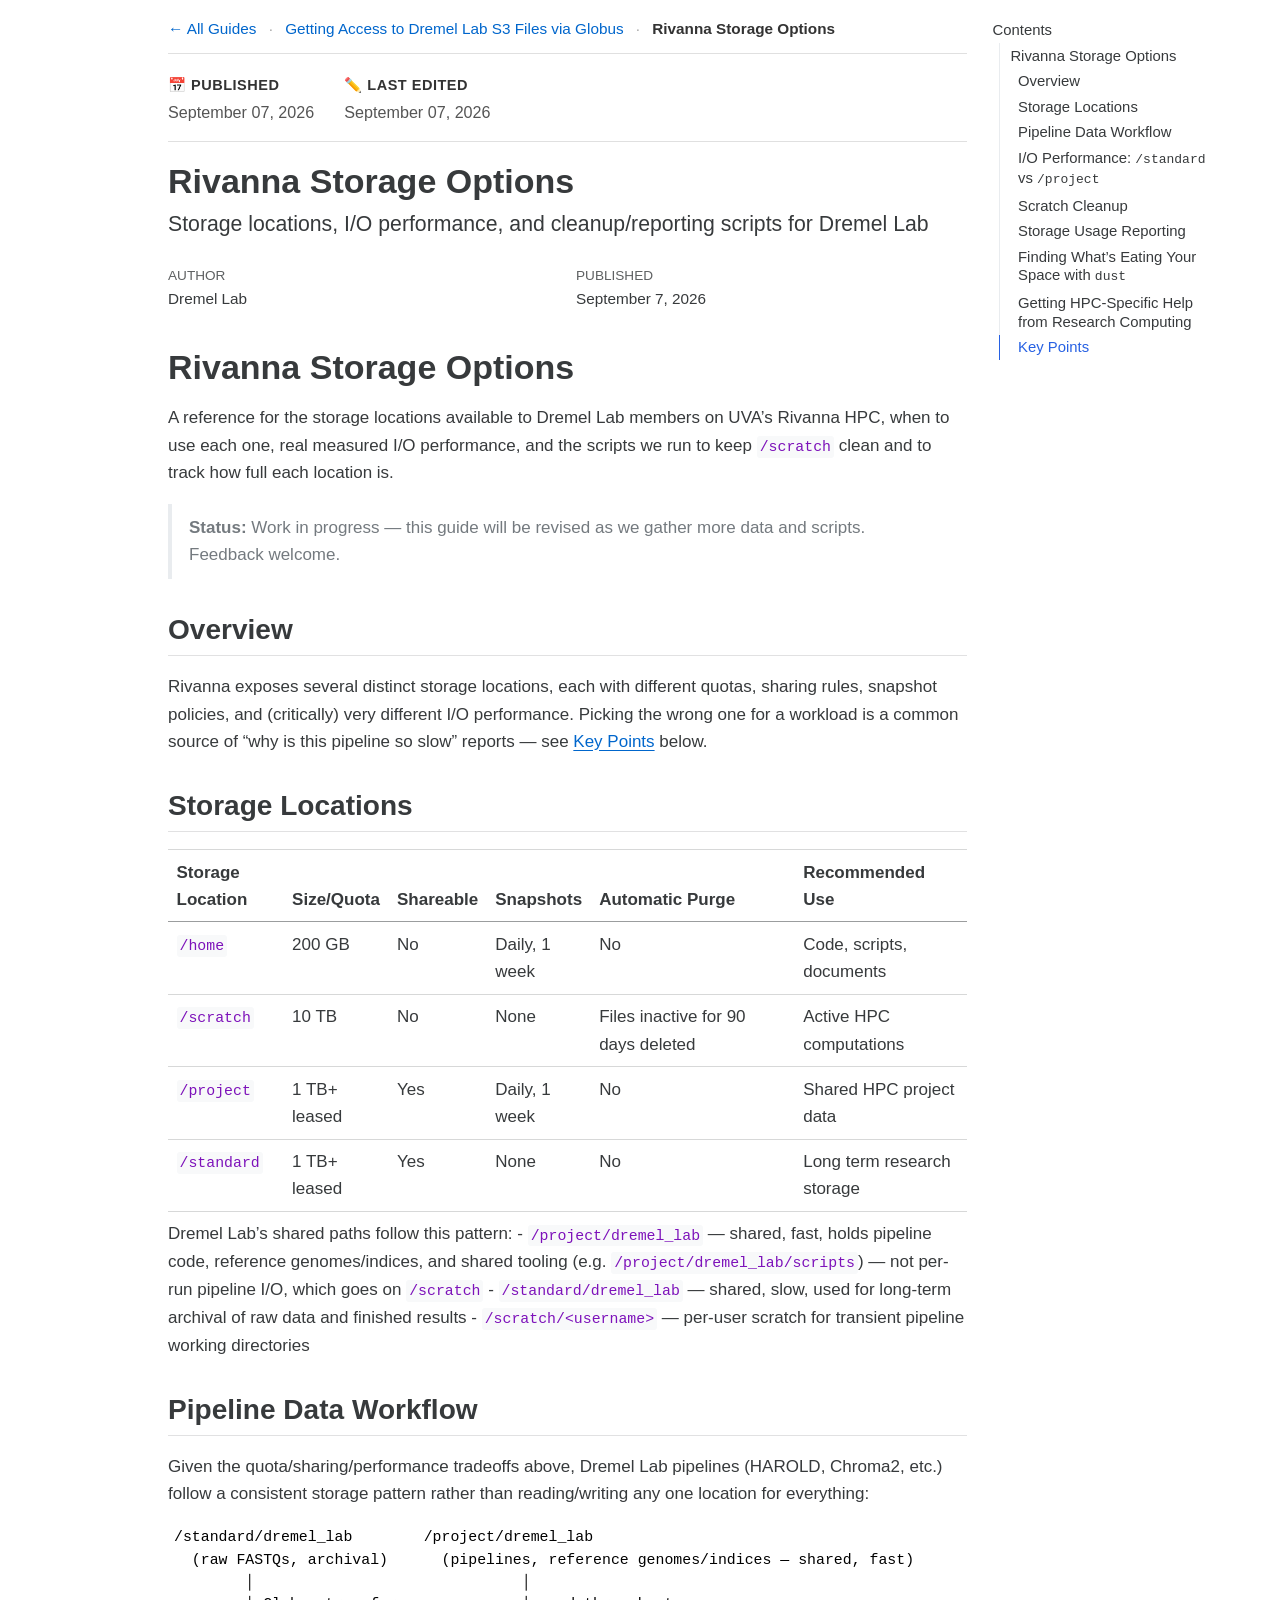
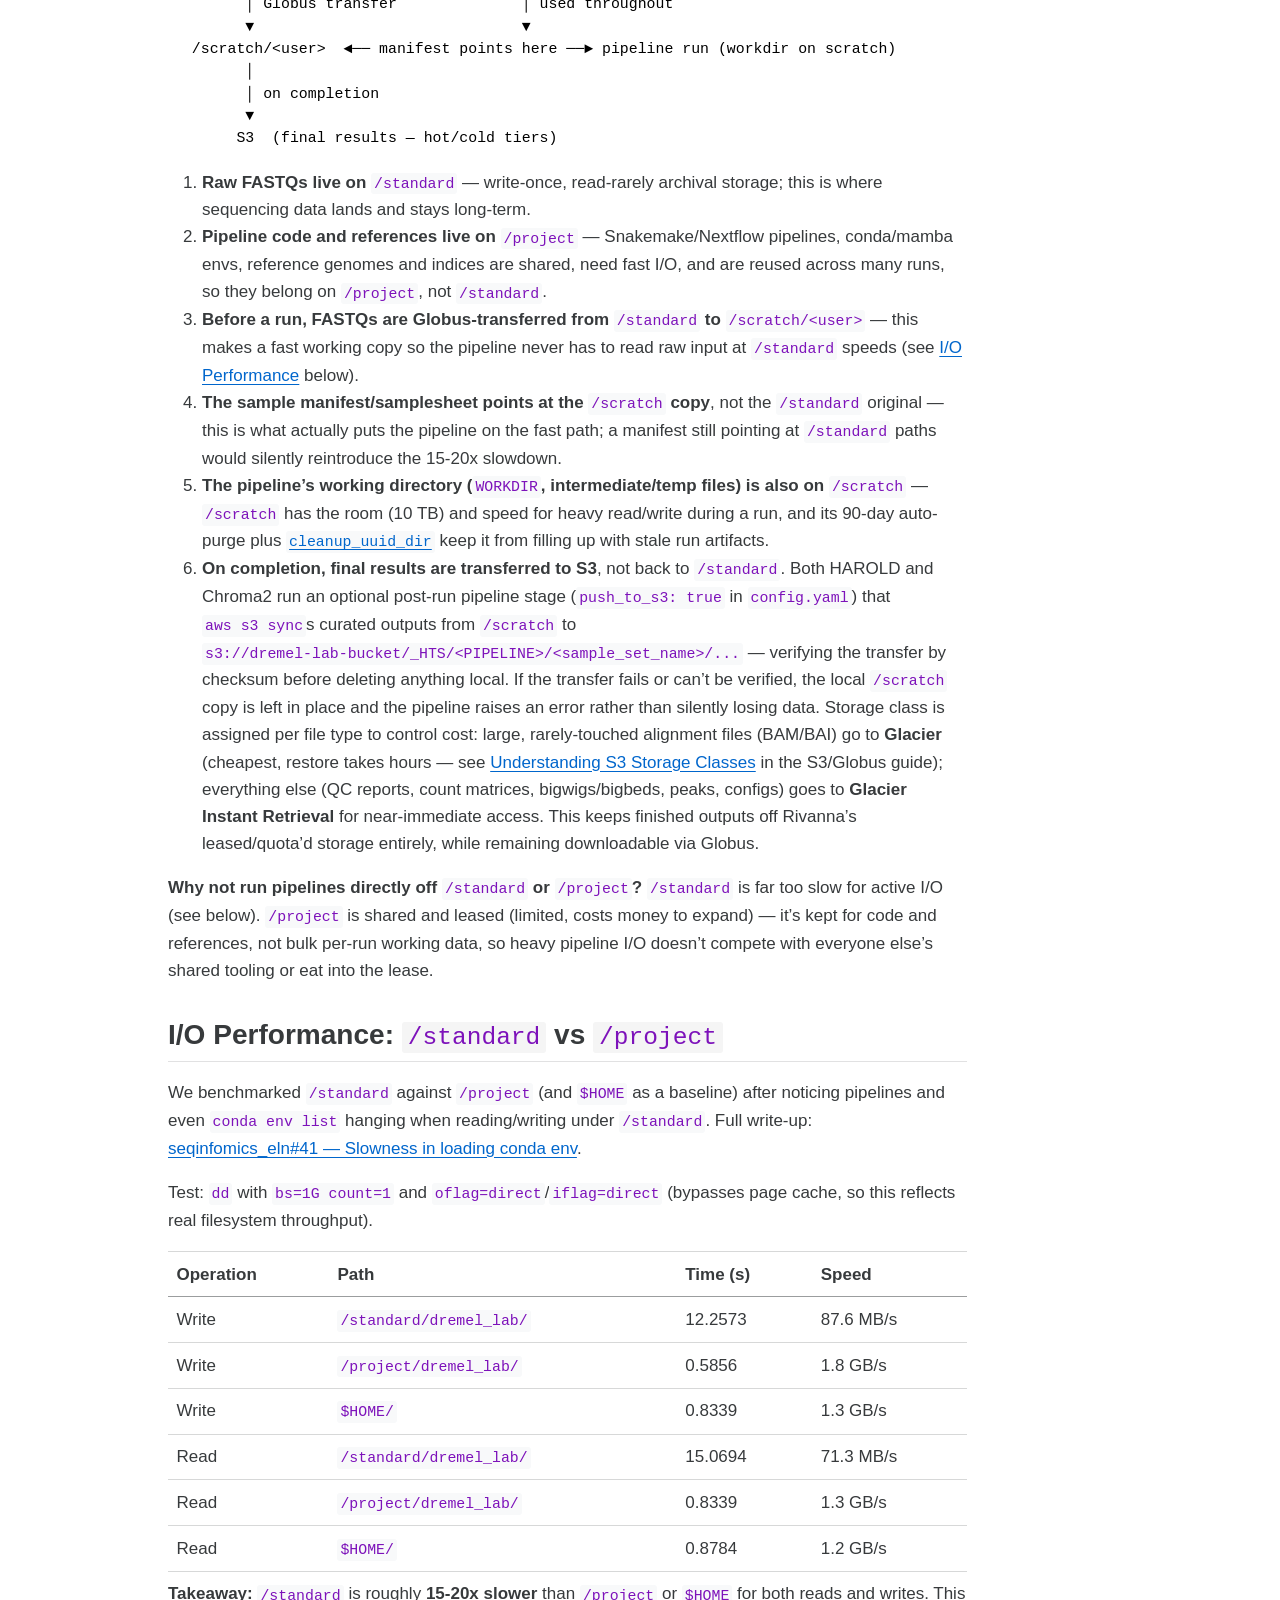
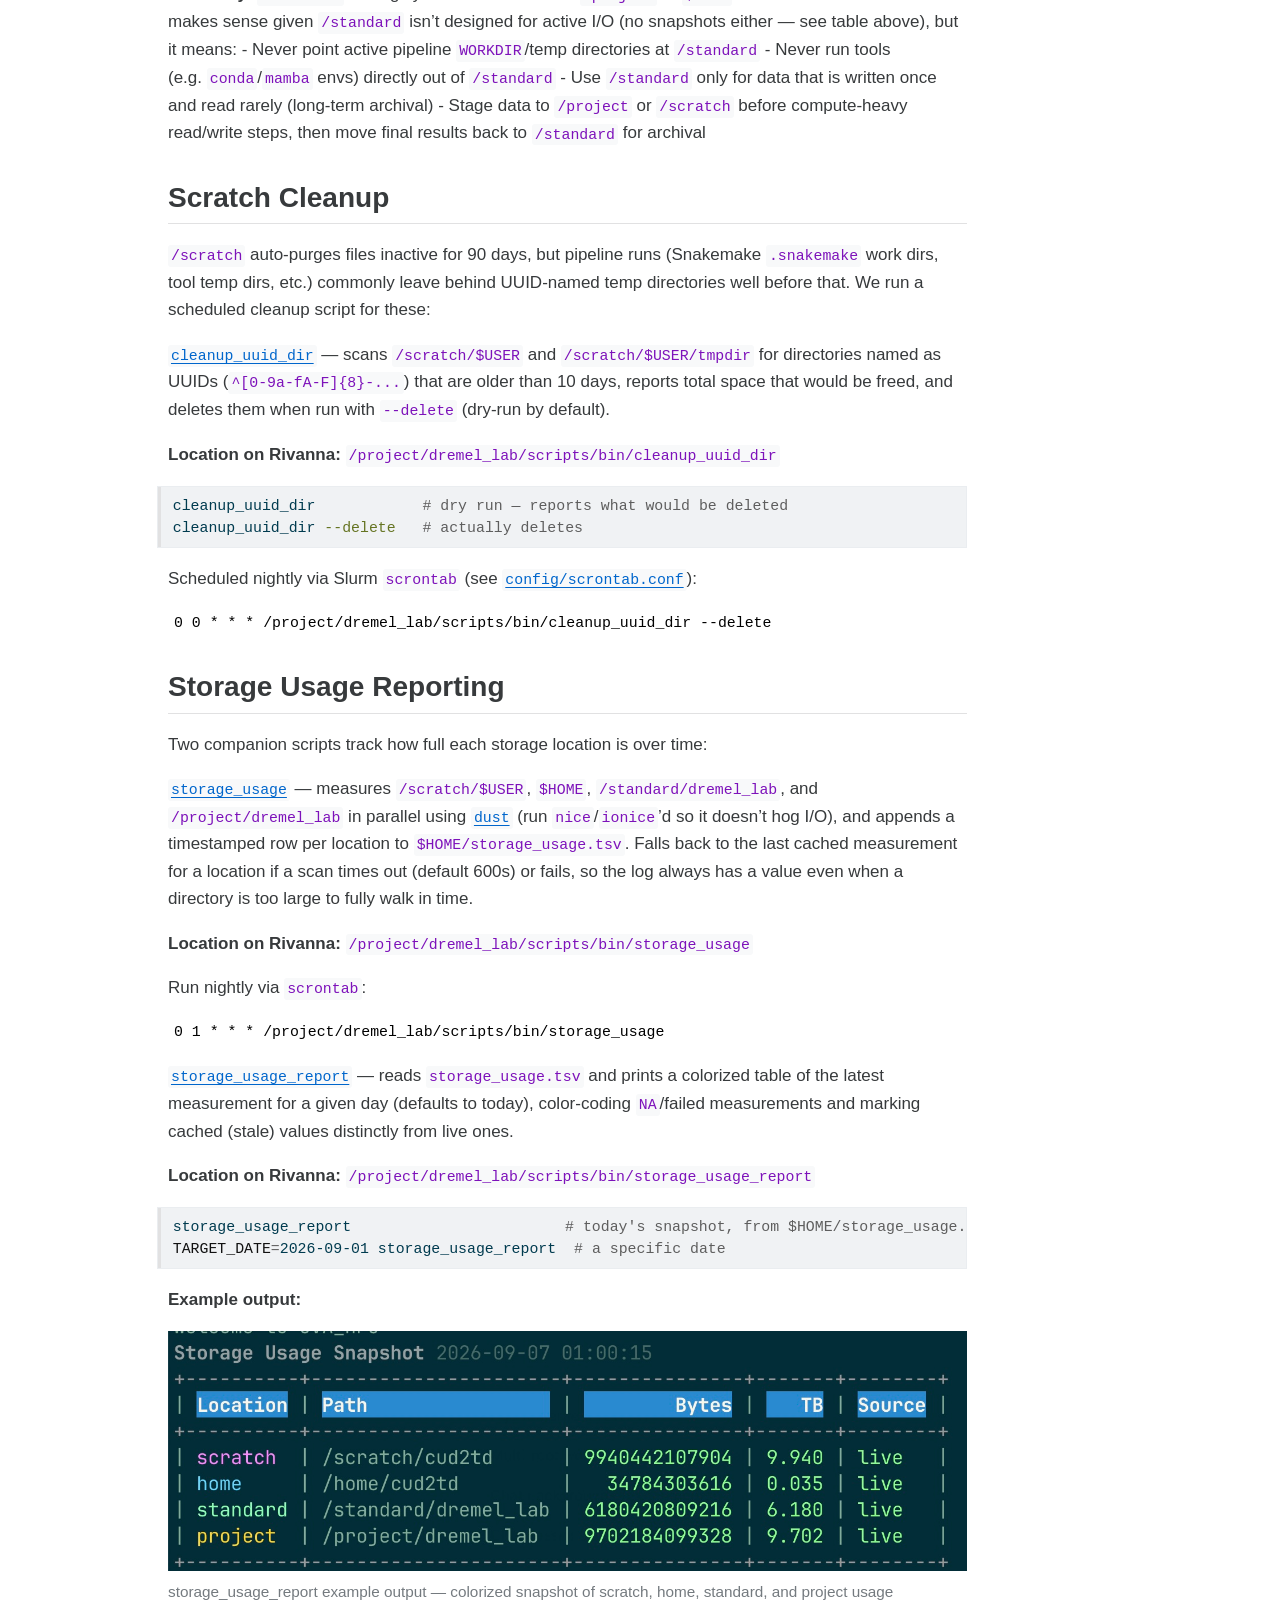
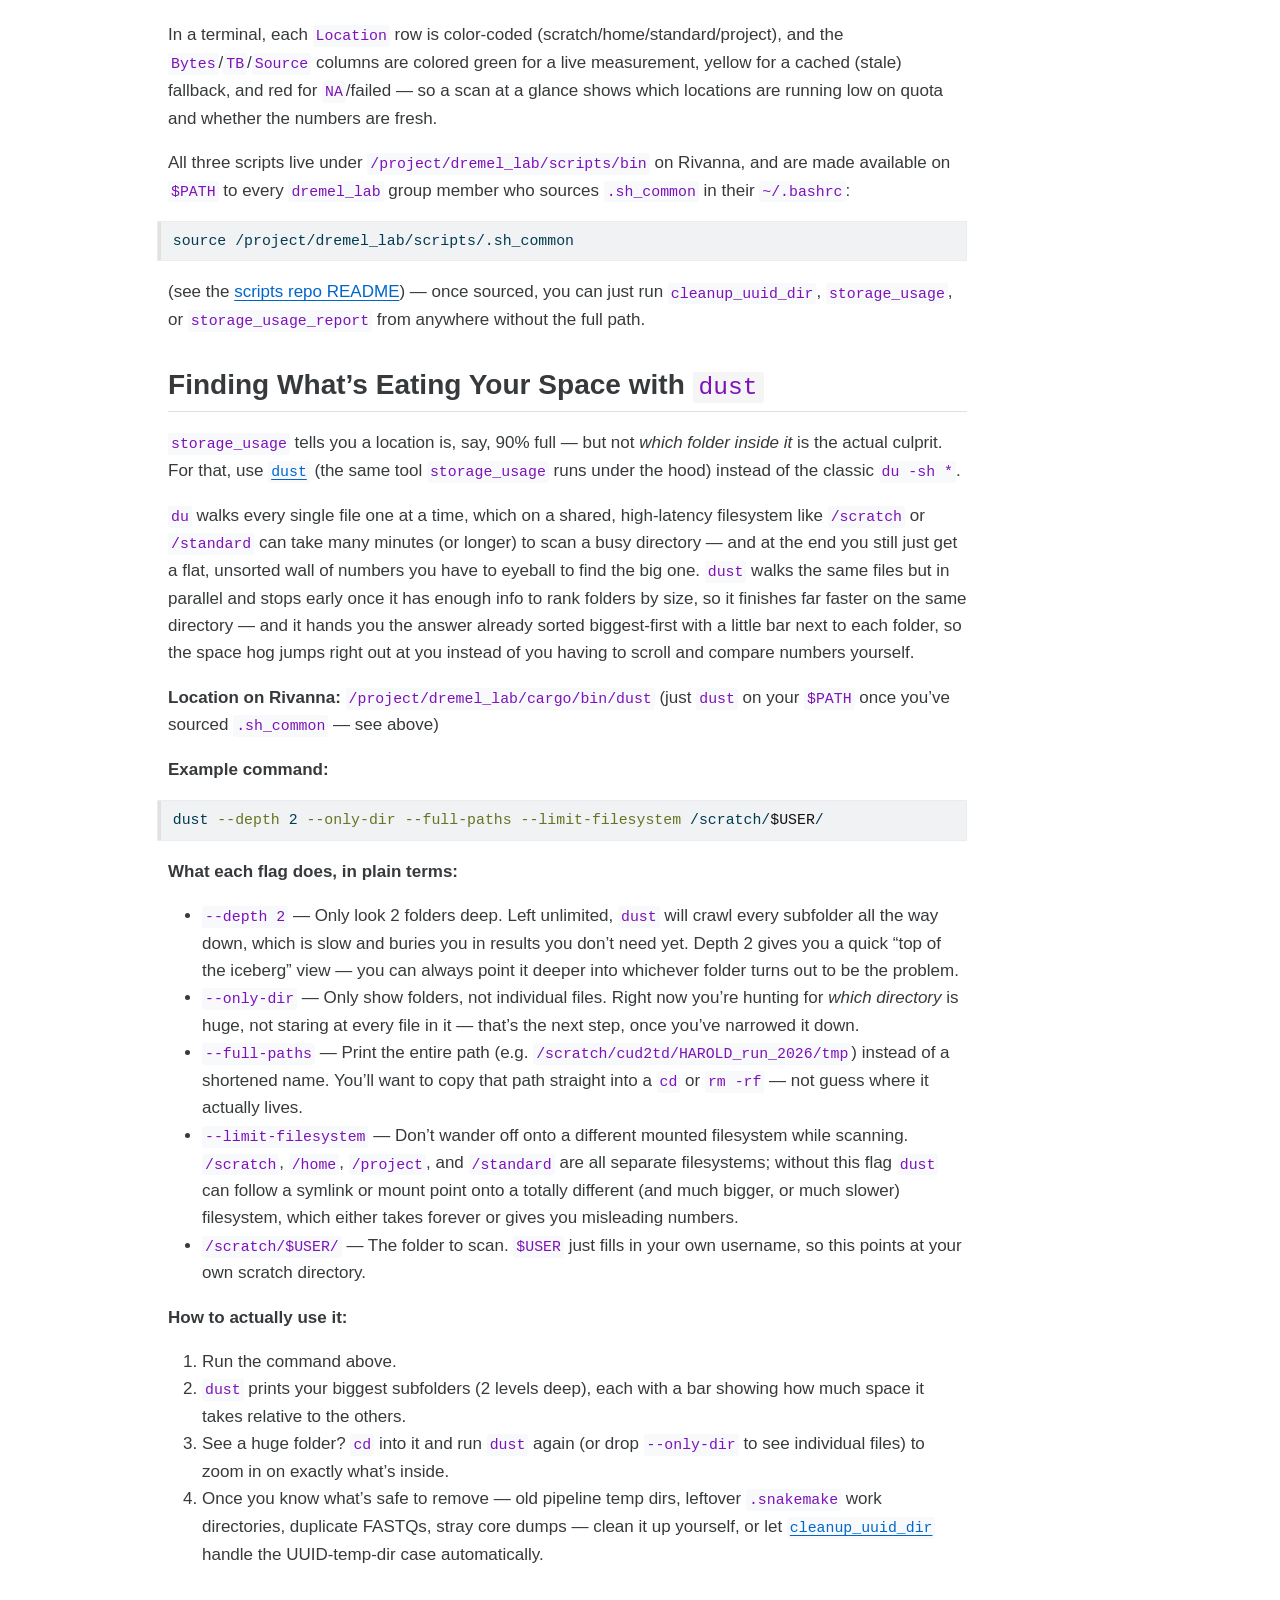
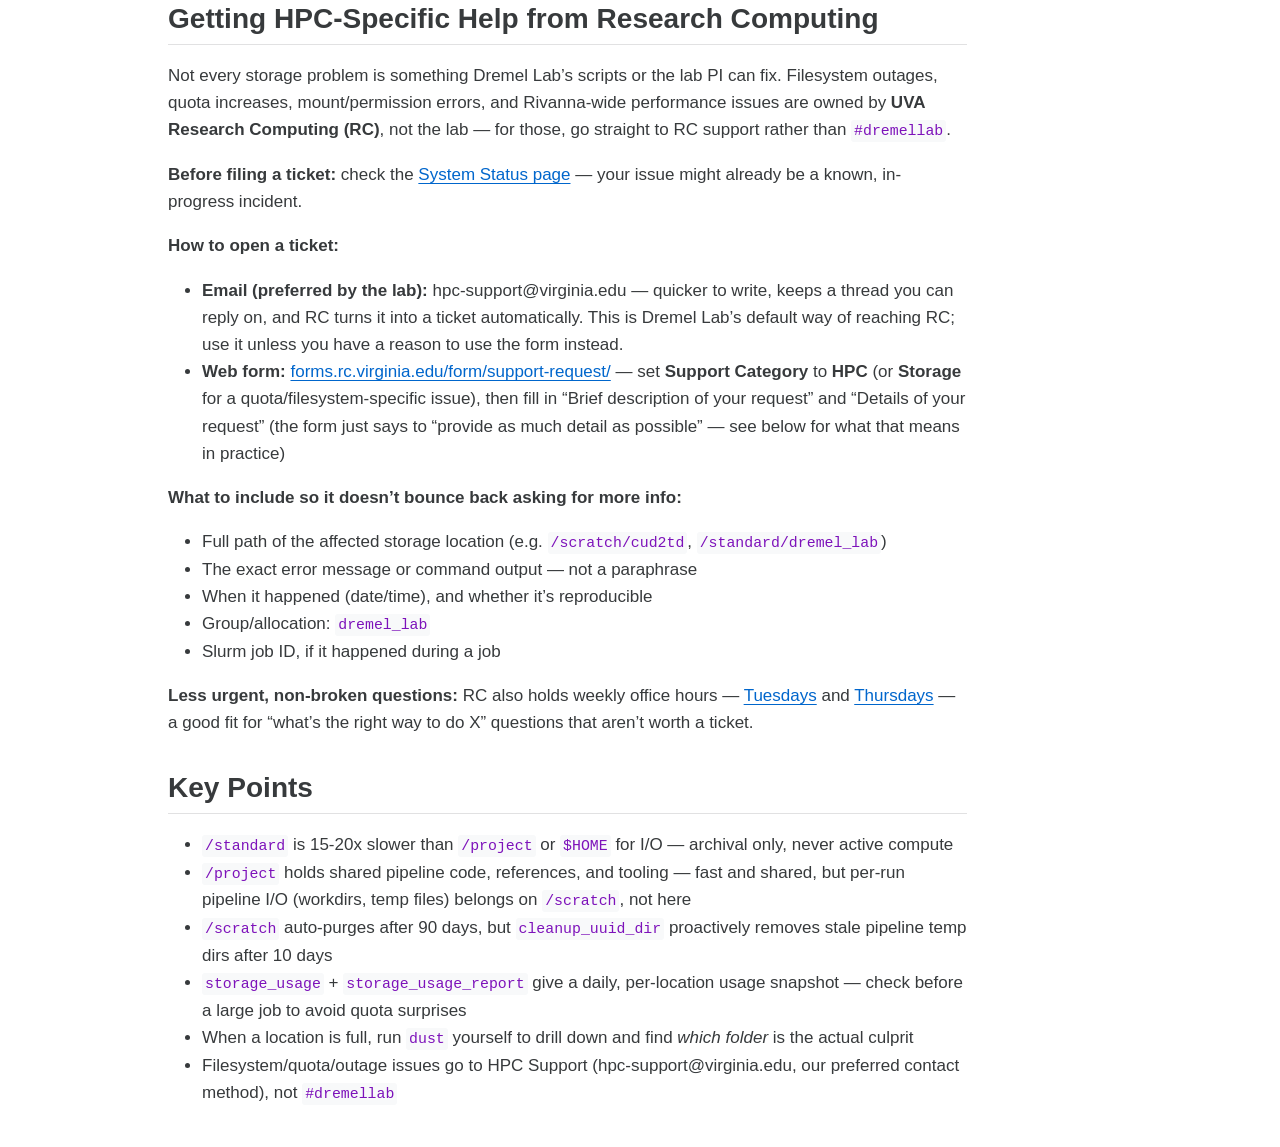
==== guides/rivanna-storage-options/rivanna_storage_guide.html @ 497d7fb1 "Re-render rivanna_storage_guide.html Co-Authored-By: Claude Sonnet 5 <noreply@anthropic.com>" ====
<!DOCTYPE html>
<html xmlns="http://www.w3.org/1999/xhtml" lang="en" xml:lang="en"><head>

<meta charset="utf-8">
<meta name="generator" content="quarto-1.7.23">

<meta name="viewport" content="width=device-width, initial-scale=1.0, user-scalable=yes">

<meta name="author" content="Dremel Lab">
<meta name="dcterms.date" content="2026-09-07">

<title>Rivanna Storage Options</title>
<style>
code{white-space: pre-wrap;}
span.smallcaps{font-variant: small-caps;}
div.columns{display: flex; gap: min(4vw, 1.5em);}
div.column{flex: auto; overflow-x: auto;}
div.hanging-indent{margin-left: 1.5em; text-indent: -1.5em;}
ul.task-list{list-style: none;}
ul.task-list li input[type="checkbox"] {
  width: 0.8em;
  margin: 0 0.8em 0.2em -1em; /* quarto-specific, see https://github.com/quarto-dev/quarto-cli/issues/4556 */ 
  vertical-align: middle;
}
/* CSS for syntax highlighting */
html { -webkit-text-size-adjust: 100%; }
pre > code.sourceCode { white-space: pre; position: relative; }
pre > code.sourceCode > span { display: inline-block; line-height: 1.25; }
pre > code.sourceCode > span:empty { height: 1.2em; }
.sourceCode { overflow: visible; }
code.sourceCode > span { color: inherit; text-decoration: inherit; }
div.sourceCode { margin: 1em 0; }
pre.sourceCode { margin: 0; }
@media screen {
div.sourceCode { overflow: auto; }
}
@media print {
pre > code.sourceCode { white-space: pre-wrap; }
pre > code.sourceCode > span { text-indent: -5em; padding-left: 5em; }
}
pre.numberSource code
  { counter-reset: source-line 0; }
pre.numberSource code > span
  { position: relative; left: -4em; counter-increment: source-line; }
pre.numberSource code > span > a:first-child::before
  { content: counter(source-line);
    position: relative; left: -1em; text-align: right; vertical-align: baseline;
    border: none; display: inline-block;
    -webkit-touch-callout: none; -webkit-user-select: none;
    -khtml-user-select: none; -moz-user-select: none;
    -ms-user-select: none; user-select: none;
    padding: 0 4px; width: 4em;
  }
pre.numberSource { margin-left: 3em;  padding-left: 4px; }
div.sourceCode
  {   }
@media screen {
pre > code.sourceCode > span > a:first-child::before { text-decoration: underline; }
}
</style>


<script src="rivanna_storage_guide_files/libs/clipboard/clipboard.min.js"></script>
<script src="rivanna_storage_guide_files/libs/quarto-html/quarto.js" type="module"></script>
<script src="rivanna_storage_guide_files/libs/quarto-html/tabsets/tabsets.js" type="module"></script>
<script src="rivanna_storage_guide_files/libs/quarto-html/popper.min.js"></script>
<script src="rivanna_storage_guide_files/libs/quarto-html/tippy.umd.min.js"></script>
<script src="rivanna_storage_guide_files/libs/quarto-html/anchor.min.js"></script>
<link href="rivanna_storage_guide_files/libs/quarto-html/tippy.css" rel="stylesheet">
<link href="rivanna_storage_guide_files/libs/quarto-html/quarto-syntax-highlighting-226bd0f977fa82dfae4534cac220d79a.css" rel="stylesheet" id="quarto-text-highlighting-styles">
<script src="rivanna_storage_guide_files/libs/bootstrap/bootstrap.min.js"></script>
<link href="rivanna_storage_guide_files/libs/bootstrap/bootstrap-icons.css" rel="stylesheet">
<link href="rivanna_storage_guide_files/libs/bootstrap/bootstrap-a563fdec54d0970a76634735bffa3990.min.css" rel="stylesheet" append-hash="true" id="quarto-bootstrap" data-mode="light">
<style>
body {
  font-family: -apple-system, BlinkMacSystemFont, "Segoe UI", Roboto, "Helvetica Neue", Arial, sans-serif;
  line-height: 1.6;
}
.callout {
  margin: 1.5rem 0;
  padding: 1rem;
  border-left: 4px solid #0066cc;
  background-color: #f0f7ff;
  border-radius: 4px;
}
code {
  background-color: #f5f5f5;
  padding: 2px 6px;
  border-radius: 3px;
  font-family: 'Monaco', 'Menlo', monospace;
}
.date-info {
  display: flex;
  gap: 30px;
  margin-bottom: 20px;
  font-size: 0.95em;
  color: #666;
  padding-bottom: 15px;
  border-bottom: 1px solid #e0e0e0;
}
.date-info div {
  display: flex;
  flex-direction: column;
}
.date-label {
  font-weight: 600;
  color: #333;
  font-size: 0.9em;
  text-transform: uppercase;
  letter-spacing: 0.5px;
}
.date-value {
  color: #555;
  margin-top: 2px;
}
.guide-nav {
  margin-bottom: 20px;
  padding-bottom: 12px;
  border-bottom: 1px solid #e0e0e0;
  font-size: 0.9em;
}
.guide-nav a {
  color: #0066cc;
  text-decoration: none;
}
.guide-nav a:hover {
  text-decoration: underline;
}
.guide-nav-current {
  font-weight: 600;
  color: #333;
}
.guide-nav-sep {
  color: #aaa;
  margin: 0 8px;
}
</style>


</head>

<body class="quarto-light">

<div id="quarto-content" class="page-columns page-rows-contents page-layout-article">
<div id="quarto-margin-sidebar" class="sidebar margin-sidebar">
  <nav id="TOC" role="doc-toc" class="toc-active">
    <h2 id="toc-title">Contents</h2>
   
  <ul class="collapse">
  <li><a href="#rivanna-storage-options" id="toc-rivanna-storage-options" class="nav-link active" data-scroll-target="#rivanna-storage-options">Rivanna Storage Options</a>
  <ul class="collapse">
  <li><a href="#overview" id="toc-overview" class="nav-link" data-scroll-target="#overview">Overview</a></li>
  <li><a href="#storage-locations" id="toc-storage-locations" class="nav-link" data-scroll-target="#storage-locations">Storage Locations</a></li>
  <li><a href="#pipeline-data-workflow" id="toc-pipeline-data-workflow" class="nav-link" data-scroll-target="#pipeline-data-workflow">Pipeline Data Workflow</a></li>
  <li><a href="#io-performance-standard-vs-project" id="toc-io-performance-standard-vs-project" class="nav-link" data-scroll-target="#io-performance-standard-vs-project">I/O Performance: <code>/standard</code> vs <code>/project</code></a></li>
  <li><a href="#scratch-cleanup" id="toc-scratch-cleanup" class="nav-link" data-scroll-target="#scratch-cleanup">Scratch Cleanup</a></li>
  <li><a href="#storage-usage-reporting" id="toc-storage-usage-reporting" class="nav-link" data-scroll-target="#storage-usage-reporting">Storage Usage Reporting</a></li>
  <li><a href="#finding-whats-eating-your-space-with-dust" id="toc-finding-whats-eating-your-space-with-dust" class="nav-link" data-scroll-target="#finding-whats-eating-your-space-with-dust">Finding What’s Eating Your Space with <code>dust</code></a></li>
  <li><a href="#getting-hpc-specific-help-from-research-computing" id="toc-getting-hpc-specific-help-from-research-computing" class="nav-link" data-scroll-target="#getting-hpc-specific-help-from-research-computing">Getting HPC-Specific Help from Research Computing</a></li>
  <li><a href="#key-points" id="toc-key-points" class="nav-link" data-scroll-target="#key-points">Key Points</a></li>
  </ul></li>
  </ul>
</nav>
</div>
<main class="content" id="quarto-document-content">
<nav class="guide-nav">
  <a href="../../index.html">← All Guides</a>
  <span class="guide-nav-sep">·</span>
  <a href="../s3-globus-access/s3_globus_access_guide.html">Getting Access to Dremel Lab S3 Files via Globus</a>
  <span class="guide-nav-sep">·</span>
  <span class="guide-nav-current">Rivanna Storage Options</span>
</nav>
<div class="date-info">
  <div>
    <span class="date-label">📅 Published</span>
    <span class="date-value">September 07, 2026</span>
  </div>
  <div>
    <span class="date-label">✏️ Last Edited</span>
    <span class="date-value">September 07, 2026</span>
  </div>
</div>

<header id="title-block-header" class="quarto-title-block default">
<div class="quarto-title">
<h1 class="title">Rivanna Storage Options</h1>
<p class="subtitle lead">Storage locations, I/O performance, and cleanup/reporting scripts for Dremel Lab</p>
</div>



<div class="quarto-title-meta">

    <div>
    <div class="quarto-title-meta-heading">Author</div>
    <div class="quarto-title-meta-contents">
             <p>Dremel Lab </p>
          </div>
  </div>
    
    <div>
    <div class="quarto-title-meta-heading">Published</div>
    <div class="quarto-title-meta-contents">
      <p class="date">September 7, 2026</p>
    </div>
  </div>
  
    
  </div>
  


</header>


<section id="rivanna-storage-options" class="level1">
<h1>Rivanna Storage Options</h1>
<p>A reference for the storage locations available to Dremel Lab members on UVA’s Rivanna HPC, when to use each one, real measured I/O performance, and the scripts we run to keep <code>/scratch</code> clean and to track how full each location is.</p>
<blockquote class="blockquote">
<p><strong>Status:</strong> Work in progress — this guide will be revised as we gather more data and scripts. Feedback welcome.</p>
</blockquote>
<section id="overview" class="level2">
<h2 class="anchored" data-anchor-id="overview">Overview</h2>
<p>Rivanna exposes several distinct storage locations, each with different quotas, sharing rules, snapshot policies, and (critically) very different I/O performance. Picking the wrong one for a workload is a common source of “why is this pipeline so slow” reports — see <a href="#key-points">Key Points</a> below.</p>
</section>
<section id="storage-locations" class="level2">
<h2 class="anchored" data-anchor-id="storage-locations">Storage Locations</h2>
<table class="caption-top table">
<colgroup>
<col style="width: 15%">
<col style="width: 10%">
<col style="width: 7%">
<col style="width: 11%">
<col style="width: 30%">
<col style="width: 23%">
</colgroup>
<thead>
<tr class="header">
<th>Storage Location</th>
<th>Size/Quota</th>
<th>Shareable</th>
<th>Snapshots</th>
<th>Automatic Purge</th>
<th>Recommended Use</th>
</tr>
</thead>
<tbody>
<tr class="odd">
<td><code>/home</code></td>
<td>200 GB</td>
<td>No</td>
<td>Daily, 1 week</td>
<td>No</td>
<td>Code, scripts, documents</td>
</tr>
<tr class="even">
<td><code>/scratch</code></td>
<td>10 TB</td>
<td>No</td>
<td>None</td>
<td>Files inactive for 90 days deleted</td>
<td>Active HPC computations</td>
</tr>
<tr class="odd">
<td><code>/project</code></td>
<td>1 TB+ leased</td>
<td>Yes</td>
<td>Daily, 1 week</td>
<td>No</td>
<td>Shared HPC project data</td>
</tr>
<tr class="even">
<td><code>/standard</code></td>
<td>1 TB+ leased</td>
<td>Yes</td>
<td>None</td>
<td>No</td>
<td>Long term research storage</td>
</tr>
</tbody>
</table>
<p>Dremel Lab’s shared paths follow this pattern: - <code>/project/dremel_lab</code> — shared, fast, holds pipeline code, reference genomes/indices, and shared tooling (e.g.&nbsp;<code>/project/dremel_lab/scripts</code>) — not per-run pipeline I/O, which goes on <code>/scratch</code> - <code>/standard/dremel_lab</code> — shared, slow, used for long-term archival of raw data and finished results - <code>/scratch/&lt;username&gt;</code> — per-user scratch for transient pipeline working directories</p>
</section>
<section id="pipeline-data-workflow" class="level2">
<h2 class="anchored" data-anchor-id="pipeline-data-workflow">Pipeline Data Workflow</h2>
<p>Given the quota/sharing/performance tradeoffs above, Dremel Lab pipelines (HAROLD, Chroma2, etc.) follow a consistent storage pattern rather than reading/writing any one location for everything:</p>
<pre><code>/standard/dremel_lab        /project/dremel_lab
  (raw FASTQs, archival)      (pipelines, reference genomes/indices — shared, fast)
        │                              │
        │ Globus transfer              │ used throughout
        ▼                              ▼
  /scratch/&lt;user&gt;  ◄── manifest points here ──► pipeline run (workdir on scratch)
        │
        │ on completion
        ▼
       S3  (final results — hot/cold tiers)</code></pre>
<ol type="1">
<li><strong>Raw FASTQs live on <code>/standard</code></strong> — write-once, read-rarely archival storage; this is where sequencing data lands and stays long-term.</li>
<li><strong>Pipeline code and references live on <code>/project</code></strong> — Snakemake/Nextflow pipelines, conda/mamba envs, reference genomes and indices are shared, need fast I/O, and are reused across many runs, so they belong on <code>/project</code>, not <code>/standard</code>.</li>
<li><strong>Before a run, FASTQs are Globus-transferred from <code>/standard</code> to <code>/scratch/&lt;user&gt;</code></strong> — this makes a fast working copy so the pipeline never has to read raw input at <code>/standard</code> speeds (see <a href="#io-performance-standard-vs-project">I/O Performance</a> below).</li>
<li><strong>The sample manifest/samplesheet points at the <code>/scratch</code> copy</strong>, not the <code>/standard</code> original — this is what actually puts the pipeline on the fast path; a manifest still pointing at <code>/standard</code> paths would silently reintroduce the 15-20x slowdown.</li>
<li><strong>The pipeline’s working directory (<code>WORKDIR</code>, intermediate/temp files) is also on <code>/scratch</code></strong> — <code>/scratch</code> has the room (10 TB) and speed for heavy read/write during a run, and its 90-day auto-purge plus <a href="#scratch-cleanup"><code>cleanup_uuid_dir</code></a> keep it from filling up with stale run artifacts.</li>
<li><strong>On completion, final results are transferred to S3</strong>, not back to <code>/standard</code>. Both HAROLD and Chroma2 run an optional post-run pipeline stage (<code>push_to_s3: true</code> in <code>config.yaml</code>) that <code>aws s3 sync</code>s curated outputs from <code>/scratch</code> to <code>s3://dremel-lab-bucket/_HTS/&lt;PIPELINE&gt;/&lt;sample_set_name&gt;/...</code> — verifying the transfer by checksum before deleting anything local. If the transfer fails or can’t be verified, the local <code>/scratch</code> copy is left in place and the pipeline raises an error rather than silently losing data. Storage class is assigned per file type to control cost: large, rarely-touched alignment files (BAM/BAI) go to <strong>Glacier</strong> (cheapest, restore takes hours — see <a href="../s3-globus-access/s3_globus_access_guide.md#understanding-s3-storage-classes-file-restoration">Understanding S3 Storage Classes</a> in the S3/Globus guide); everything else (QC reports, count matrices, bigwigs/bigbeds, peaks, configs) goes to <strong>Glacier Instant Retrieval</strong> for near-immediate access. This keeps finished outputs off Rivanna’s leased/quota’d storage entirely, while remaining downloadable via Globus.</li>
</ol>
<p><strong>Why not run pipelines directly off <code>/standard</code> or <code>/project</code>?</strong> <code>/standard</code> is far too slow for active I/O (see below). <code>/project</code> is shared and leased (limited, costs money to expand) — it’s kept for code and references, not bulk per-run working data, so heavy pipeline I/O doesn’t compete with everyone else’s shared tooling or eat into the lease.</p>
</section>
<section id="io-performance-standard-vs-project" class="level2">
<h2 class="anchored" data-anchor-id="io-performance-standard-vs-project">I/O Performance: <code>/standard</code> vs <code>/project</code></h2>
<p>We benchmarked <code>/standard</code> against <code>/project</code> (and <code>$HOME</code> as a baseline) after noticing pipelines and even <code>conda env list</code> hanging when reading/writing under <code>/standard</code>. Full write-up: <a href="https://github.com/dremellab/seqinfomics_eln/issues/41">seqinfomics_eln#41 — Slowness in loading conda env</a>.</p>
<p>Test: <code>dd</code> with <code>bs=1G count=1</code> and <code>oflag=direct</code>/<code>iflag=direct</code> (bypasses page cache, so this reflects real filesystem throughput).</p>
<table class="caption-top table">
<thead>
<tr class="header">
<th>Operation</th>
<th>Path</th>
<th>Time (s)</th>
<th>Speed</th>
</tr>
</thead>
<tbody>
<tr class="odd">
<td>Write</td>
<td><code>/standard/dremel_lab/</code></td>
<td>12.2573</td>
<td>87.6 MB/s</td>
</tr>
<tr class="even">
<td>Write</td>
<td><code>/project/dremel_lab/</code></td>
<td>0.5856</td>
<td>1.8 GB/s</td>
</tr>
<tr class="odd">
<td>Write</td>
<td><code>$HOME/</code></td>
<td>0.8339</td>
<td>1.3 GB/s</td>
</tr>
<tr class="even">
<td>Read</td>
<td><code>/standard/dremel_lab/</code></td>
<td>15.0694</td>
<td>71.3 MB/s</td>
</tr>
<tr class="odd">
<td>Read</td>
<td><code>/project/dremel_lab/</code></td>
<td>0.8339</td>
<td>1.3 GB/s</td>
</tr>
<tr class="even">
<td>Read</td>
<td><code>$HOME/</code></td>
<td>0.8784</td>
<td>1.2 GB/s</td>
</tr>
</tbody>
</table>
<p><strong>Takeaway:</strong> <code>/standard</code> is roughly <strong>15-20x slower</strong> than <code>/project</code> or <code>$HOME</code> for both reads and writes. This makes sense given <code>/standard</code> isn’t designed for active I/O (no snapshots either — see table above), but it means: - Never point active pipeline <code>WORKDIR</code>/temp directories at <code>/standard</code> - Never run tools (e.g.&nbsp;<code>conda</code>/<code>mamba</code> envs) directly out of <code>/standard</code> - Use <code>/standard</code> only for data that is written once and read rarely (long-term archival) - Stage data to <code>/project</code> or <code>/scratch</code> before compute-heavy read/write steps, then move final results back to <code>/standard</code> for archival</p>
</section>
<section id="scratch-cleanup" class="level2">
<h2 class="anchored" data-anchor-id="scratch-cleanup">Scratch Cleanup</h2>
<p><code>/scratch</code> auto-purges files inactive for 90 days, but pipeline runs (Snakemake <code>.snakemake</code> work dirs, tool temp dirs, etc.) commonly leave behind UUID-named temp directories well before that. We run a scheduled cleanup script for these:</p>
<p><strong><a href="https://github.com/dremellab/scripts/blob/develop/bin/cleanup_uuid_dir"><code>cleanup_uuid_dir</code></a></strong> — scans <code>/scratch/$USER</code> and <code>/scratch/$USER/tmpdir</code> for directories named as UUIDs (<code>^[0-9a-fA-F]{8}-...</code>) that are older than 10 days, reports total space that would be freed, and deletes them when run with <code>--delete</code> (dry-run by default).</p>
<p><strong>Location on Rivanna:</strong> <code>/project/dremel_lab/scripts/bin/cleanup_uuid_dir</code></p>
<div class="sourceCode" id="cb2"><pre class="sourceCode bash code-with-copy"><code class="sourceCode bash"><span id="cb2-1"><a href="#cb2-1" aria-hidden="true" tabindex="-1"></a><span class="ex">cleanup_uuid_dir</span>            <span class="co"># dry run — reports what would be deleted</span></span>
<span id="cb2-2"><a href="#cb2-2" aria-hidden="true" tabindex="-1"></a><span class="ex">cleanup_uuid_dir</span> <span class="at">--delete</span>   <span class="co"># actually deletes</span></span></code><button title="Copy to Clipboard" class="code-copy-button"><i class="bi"></i></button></pre></div>
<p>Scheduled nightly via Slurm <code>scrontab</code> (see <a href="https://github.com/dremellab/scripts/blob/develop/config/scrontab.conf"><code>config/scrontab.conf</code></a>):</p>
<pre><code>0 0 * * * /project/dremel_lab/scripts/bin/cleanup_uuid_dir --delete</code></pre>
</section>
<section id="storage-usage-reporting" class="level2">
<h2 class="anchored" data-anchor-id="storage-usage-reporting">Storage Usage Reporting</h2>
<p>Two companion scripts track how full each storage location is over time:</p>
<p><strong><a href="https://github.com/dremellab/scripts/blob/develop/bin/storage_usage"><code>storage_usage</code></a></strong> — measures <code>/scratch/$USER</code>, <code>$HOME</code>, <code>/standard/dremel_lab</code>, and <code>/project/dremel_lab</code> in parallel using <a href="https://github.com/bootandy/dust"><code>dust</code></a> (run <code>nice</code>/<code>ionice</code>’d so it doesn’t hog I/O), and appends a timestamped row per location to <code>$HOME/storage_usage.tsv</code>. Falls back to the last cached measurement for a location if a scan times out (default 600s) or fails, so the log always has a value even when a directory is too large to fully walk in time.</p>
<p><strong>Location on Rivanna:</strong> <code>/project/dremel_lab/scripts/bin/storage_usage</code></p>
<p>Run nightly via <code>scrontab</code>:</p>
<pre><code>0 1 * * * /project/dremel_lab/scripts/bin/storage_usage</code></pre>
<p><strong><a href="https://github.com/dremellab/scripts/blob/develop/bin/storage_usage_report"><code>storage_usage_report</code></a></strong> — reads <code>storage_usage.tsv</code> and prints a colorized table of the latest measurement for a given day (defaults to today), color-coding <code>NA</code>/failed measurements and marking cached (stale) values distinctly from live ones.</p>
<p><strong>Location on Rivanna:</strong> <code>/project/dremel_lab/scripts/bin/storage_usage_report</code></p>
<div class="sourceCode" id="cb5"><pre class="sourceCode bash code-with-copy"><code class="sourceCode bash"><span id="cb5-1"><a href="#cb5-1" aria-hidden="true" tabindex="-1"></a><span class="ex">storage_usage_report</span>                        <span class="co"># today's snapshot, from $HOME/storage_usage.tsv</span></span>
<span id="cb5-2"><a href="#cb5-2" aria-hidden="true" tabindex="-1"></a><span class="va">TARGET_DATE</span><span class="op">=</span>2026-09-01 <span class="ex">storage_usage_report</span>  <span class="co"># a specific date</span></span></code><button title="Copy to Clipboard" class="code-copy-button"><i class="bi"></i></button></pre></div>
<p><strong>Example output:</strong></p>
<div class="quarto-figure quarto-figure-center">
<figure class="figure">
<p><img src="./images/storage_usage_report_example.jpg" class="img-fluid figure-img"></p>
<figcaption>storage_usage_report example output — colorized snapshot of scratch, home, standard, and project usage</figcaption>
</figure>
</div>
<p>In a terminal, each <code>Location</code> row is color-coded (scratch/home/standard/project), and the <code>Bytes</code>/<code>TB</code>/<code>Source</code> columns are colored green for a live measurement, yellow for a cached (stale) fallback, and red for <code>NA</code>/failed — so a scan at a glance shows which locations are running low on quota and whether the numbers are fresh.</p>
<p>All three scripts live under <code>/project/dremel_lab/scripts/bin</code> on Rivanna, and are made available on <code>$PATH</code> to every <code>dremel_lab</code> group member who sources <code>.sh_common</code> in their <code>~/.bashrc</code>:</p>
<div class="sourceCode" id="cb6"><pre class="sourceCode bash code-with-copy"><code class="sourceCode bash"><span id="cb6-1"><a href="#cb6-1" aria-hidden="true" tabindex="-1"></a><span class="bu">source</span> /project/dremel_lab/scripts/.sh_common</span></code><button title="Copy to Clipboard" class="code-copy-button"><i class="bi"></i></button></pre></div>
<p>(see the <a href="https://github.com/dremellab/scripts/blob/develop/README.md">scripts repo README</a>) — once sourced, you can just run <code>cleanup_uuid_dir</code>, <code>storage_usage</code>, or <code>storage_usage_report</code> from anywhere without the full path.</p>
</section>
<section id="finding-whats-eating-your-space-with-dust" class="level2">
<h2 class="anchored" data-anchor-id="finding-whats-eating-your-space-with-dust">Finding What’s Eating Your Space with <code>dust</code></h2>
<p><code>storage_usage</code> tells you a location is, say, 90% full — but not <em>which folder inside it</em> is the actual culprit. For that, use <a href="https://github.com/bootandy/dust"><code>dust</code></a> (the same tool <code>storage_usage</code> runs under the hood) instead of the classic <code>du -sh *</code>.</p>
<p><code>du</code> walks every single file one at a time, which on a shared, high-latency filesystem like <code>/scratch</code> or <code>/standard</code> can take many minutes (or longer) to scan a busy directory — and at the end you still just get a flat, unsorted wall of numbers you have to eyeball to find the big one. <code>dust</code> walks the same files but in parallel and stops early once it has enough info to rank folders by size, so it finishes far faster on the same directory — and it hands you the answer already sorted biggest-first with a little bar next to each folder, so the space hog jumps right out at you instead of you having to scroll and compare numbers yourself.</p>
<p><strong>Location on Rivanna:</strong> <code>/project/dremel_lab/cargo/bin/dust</code> (just <code>dust</code> on your <code>$PATH</code> once you’ve sourced <code>.sh_common</code> — see above)</p>
<p><strong>Example command:</strong></p>
<div class="sourceCode" id="cb7"><pre class="sourceCode bash code-with-copy"><code class="sourceCode bash"><span id="cb7-1"><a href="#cb7-1" aria-hidden="true" tabindex="-1"></a><span class="ex">dust</span> <span class="at">--depth</span> 2 <span class="at">--only-dir</span> <span class="at">--full-paths</span> <span class="at">--limit-filesystem</span> /scratch/<span class="va">$USER</span>/</span></code><button title="Copy to Clipboard" class="code-copy-button"><i class="bi"></i></button></pre></div>
<p><strong>What each flag does, in plain terms:</strong></p>
<ul>
<li><strong><code>--depth 2</code></strong> — Only look 2 folders deep. Left unlimited, <code>dust</code> will crawl every subfolder all the way down, which is slow and buries you in results you don’t need yet. Depth 2 gives you a quick “top of the iceberg” view — you can always point it deeper into whichever folder turns out to be the problem.</li>
<li><strong><code>--only-dir</code></strong> — Only show folders, not individual files. Right now you’re hunting for <em>which directory</em> is huge, not staring at every file in it — that’s the next step, once you’ve narrowed it down.</li>
<li><strong><code>--full-paths</code></strong> — Print the entire path (e.g.&nbsp;<code>/scratch/cud2td/HAROLD_run_2026/tmp</code>) instead of a shortened name. You’ll want to copy that path straight into a <code>cd</code> or <code>rm -rf</code> — not guess where it actually lives.</li>
<li><strong><code>--limit-filesystem</code></strong> — Don’t wander off onto a different mounted filesystem while scanning. <code>/scratch</code>, <code>/home</code>, <code>/project</code>, and <code>/standard</code> are all separate filesystems; without this flag <code>dust</code> can follow a symlink or mount point onto a totally different (and much bigger, or much slower) filesystem, which either takes forever or gives you misleading numbers.</li>
<li><strong><code>/scratch/$USER/</code></strong> — The folder to scan. <code>$USER</code> just fills in your own username, so this points at your own scratch directory.</li>
</ul>
<p><strong>How to actually use it:</strong></p>
<ol type="1">
<li>Run the command above.</li>
<li><code>dust</code> prints your biggest subfolders (2 levels deep), each with a bar showing how much space it takes relative to the others.</li>
<li>See a huge folder? <code>cd</code> into it and run <code>dust</code> again (or drop <code>--only-dir</code> to see individual files) to zoom in on exactly what’s inside.</li>
<li>Once you know what’s safe to remove — old pipeline temp dirs, leftover <code>.snakemake</code> work directories, duplicate FASTQs, stray core dumps — clean it up yourself, or let <a href="#scratch-cleanup"><code>cleanup_uuid_dir</code></a> handle the UUID-temp-dir case automatically.</li>
</ol>
</section>
<section id="getting-hpc-specific-help-from-research-computing" class="level2">
<h2 class="anchored" data-anchor-id="getting-hpc-specific-help-from-research-computing">Getting HPC-Specific Help from Research Computing</h2>
<p>Not every storage problem is something Dremel Lab’s scripts or the lab PI can fix. Filesystem outages, quota increases, mount/permission errors, and Rivanna-wide performance issues are owned by <strong>UVA Research Computing (RC)</strong>, not the lab — for those, go straight to RC support rather than <code>#dremellab</code>.</p>
<p><strong>Before filing a ticket:</strong> check the <a href="https://www.rc.virginia.edu/system-status">System Status page</a> — your issue might already be a known, in-progress incident.</p>
<p><strong>How to open a ticket:</strong></p>
<ul>
<li><strong>Email (preferred by the lab):</strong> hpc-support@virginia.edu — quicker to write, keeps a thread you can reply on, and RC turns it into a ticket automatically. This is Dremel Lab’s default way of reaching RC; use it unless you have a reason to use the form instead.</li>
<li><strong>Web form:</strong> <a href="https://forms.rc.virginia.edu/form/support-request/">forms.rc.virginia.edu/form/support-request/</a> — set <strong>Support Category</strong> to <strong>HPC</strong> (or <strong>Storage</strong> for a quota/filesystem-specific issue), then fill in “Brief description of your request” and “Details of your request” (the form just says to “provide as much detail as possible” — see below for what that means in practice)</li>
</ul>
<p><strong>What to include so it doesn’t bounce back asking for more info:</strong></p>
<ul>
<li>Full path of the affected storage location (e.g.&nbsp;<code>/scratch/cud2td</code>, <code>/standard/dremel_lab</code>)</li>
<li>The exact error message or command output — not a paraphrase</li>
<li>When it happened (date/time), and whether it’s reproducible</li>
<li>Group/allocation: <code>dremel_lab</code></li>
<li>Slurm job ID, if it happened during a job</li>
</ul>
<p><strong>Less urgent, non-broken questions:</strong> RC also holds weekly office hours — <a href="https://rc.virginia.edu/events/office-hours-every-tuesday">Tuesdays</a> and <a href="https://rc.virginia.edu/events/office-hours-every-thursday">Thursdays</a> — a good fit for “what’s the right way to do X” questions that aren’t worth a ticket.</p>
</section>
<section id="key-points" class="level2">
<h2 class="anchored" data-anchor-id="key-points">Key Points</h2>
<ul>
<li><code>/standard</code> is 15-20x slower than <code>/project</code> or <code>$HOME</code> for I/O — archival only, never active compute</li>
<li><code>/project</code> holds shared pipeline code, references, and tooling — fast and shared, but per-run pipeline I/O (workdirs, temp files) belongs on <code>/scratch</code>, not here</li>
<li><code>/scratch</code> auto-purges after 90 days, but <code>cleanup_uuid_dir</code> proactively removes stale pipeline temp dirs after 10 days</li>
<li><code>storage_usage</code> + <code>storage_usage_report</code> give a daily, per-location usage snapshot — check before a large job to avoid quota surprises</li>
<li>When a location is full, run <code>dust</code> yourself to drill down and find <em>which folder</em> is the actual culprit</li>
<li>Filesystem/quota/outage issues go to HPC Support (hpc-support@virginia.edu, our preferred contact method), not <code>#dremellab</code></li>
</ul>
</section>
</section>

</main>
<!-- /main column -->
<script id="quarto-html-after-body" type="application/javascript">
  window.document.addEventListener("DOMContentLoaded", function (event) {
    const icon = "";
    const anchorJS = new window.AnchorJS();
    anchorJS.options = {
      placement: 'right',
      icon: icon
    };
    anchorJS.add('.anchored');
    const isCodeAnnotation = (el) => {
      for (const clz of el.classList) {
        if (clz.startsWith('code-annotation-')) {                     
          return true;
        }
      }
      return false;
    }
    const onCopySuccess = function(e) {
      // button target
      const button = e.trigger;
      // don't keep focus
      button.blur();
      // flash "checked"
      button.classList.add('code-copy-button-checked');
      var currentTitle = button.getAttribute("title");
      button.setAttribute("title", "Copied!");
      let tooltip;
      if (window.bootstrap) {
        button.setAttribute("data-bs-toggle", "tooltip");
        button.setAttribute("data-bs-placement", "left");
        button.setAttribute("data-bs-title", "Copied!");
        tooltip = new bootstrap.Tooltip(button, 
          { trigger: "manual", 
            customClass: "code-copy-button-tooltip",
            offset: [0, -8]});
        tooltip.show();    
      }
      setTimeout(function() {
        if (tooltip) {
          tooltip.hide();
          button.removeAttribute("data-bs-title");
          button.removeAttribute("data-bs-toggle");
          button.removeAttribute("data-bs-placement");
        }
        button.setAttribute("title", currentTitle);
        button.classList.remove('code-copy-button-checked');
      }, 1000);
      // clear code selection
      e.clearSelection();
    }
    const getTextToCopy = function(trigger) {
        const codeEl = trigger.previousElementSibling.cloneNode(true);
        for (const childEl of codeEl.children) {
          if (isCodeAnnotation(childEl)) {
            childEl.remove();
          }
        }
        return codeEl.innerText;
    }
    const clipboard = new window.ClipboardJS('.code-copy-button:not([data-in-quarto-modal])', {
      text: getTextToCopy
    });
    clipboard.on('success', onCopySuccess);
    if (window.document.getElementById('quarto-embedded-source-code-modal')) {
      const clipboardModal = new window.ClipboardJS('.code-copy-button[data-in-quarto-modal]', {
        text: getTextToCopy,
        container: window.document.getElementById('quarto-embedded-source-code-modal')
      });
      clipboardModal.on('success', onCopySuccess);
    }
      var localhostRegex = new RegExp(/^(?:http|https):\/\/localhost\:?[0-9]*\//);
      var mailtoRegex = new RegExp(/^mailto:/);
        var filterRegex = new RegExp('/' + window.location.host + '/');
      var isInternal = (href) => {
          return filterRegex.test(href) || localhostRegex.test(href) || mailtoRegex.test(href);
      }
      // Inspect non-navigation links and adorn them if external
     var links = window.document.querySelectorAll('a[href]:not(.nav-link):not(.navbar-brand):not(.toc-action):not(.sidebar-link):not(.sidebar-item-toggle):not(.pagination-link):not(.no-external):not([aria-hidden]):not(.dropdown-item):not(.quarto-navigation-tool):not(.about-link)');
      for (var i=0; i<links.length; i++) {
        const link = links[i];
        if (!isInternal(link.href)) {
          // undo the damage that might have been done by quarto-nav.js in the case of
          // links that we want to consider external
          if (link.dataset.originalHref !== undefined) {
            link.href = link.dataset.originalHref;
          }
        }
      }
    function tippyHover(el, contentFn, onTriggerFn, onUntriggerFn) {
      const config = {
        allowHTML: true,
        maxWidth: 500,
        delay: 100,
        arrow: false,
        appendTo: function(el) {
            return el.parentElement;
        },
        interactive: true,
        interactiveBorder: 10,
        theme: 'quarto',
        placement: 'bottom-start',
      };
      if (contentFn) {
        config.content = contentFn;
      }
      if (onTriggerFn) {
        config.onTrigger = onTriggerFn;
      }
      if (onUntriggerFn) {
        config.onUntrigger = onUntriggerFn;
      }
      window.tippy(el, config); 
    }
    const noterefs = window.document.querySelectorAll('a[role="doc-noteref"]');
    for (var i=0; i<noterefs.length; i++) {
      const ref = noterefs[i];
      tippyHover(ref, function() {
        // use id or data attribute instead here
        let href = ref.getAttribute('data-footnote-href') || ref.getAttribute('href');
        try { href = new URL(href).hash; } catch {}
        const id = href.replace(/^#\/?/, "");
        const note = window.document.getElementById(id);
        if (note) {
          return note.innerHTML;
        } else {
          return "";
        }
      });
    }
    const xrefs = window.document.querySelectorAll('a.quarto-xref');
    const processXRef = (id, note) => {
      // Strip column container classes
      const stripColumnClz = (el) => {
        el.classList.remove("page-full", "page-columns");
        if (el.children) {
          for (const child of el.children) {
            stripColumnClz(child);
          }
        }
      }
      stripColumnClz(note)
      if (id === null || id.startsWith('sec-')) {
        // Special case sections, only their first couple elements
        const container = document.createElement("div");
        if (note.children && note.children.length > 2) {
          container.appendChild(note.children[0].cloneNode(true));
          for (let i = 1; i < note.children.length; i++) {
            const child = note.children[i];
            if (child.tagName === "P" && child.innerText === "") {
              continue;
            } else {
              container.appendChild(child.cloneNode(true));
              break;
            }
          }
          if (window.Quarto?.typesetMath) {
            window.Quarto.typesetMath(container);
          }
          return container.innerHTML
        } else {
          if (window.Quarto?.typesetMath) {
            window.Quarto.typesetMath(note);
          }
          return note.innerHTML;
        }
      } else {
        // Remove any anchor links if they are present
        const anchorLink = note.querySelector('a.anchorjs-link');
        if (anchorLink) {
          anchorLink.remove();
        }
        if (window.Quarto?.typesetMath) {
          window.Quarto.typesetMath(note);
        }
        if (note.classList.contains("callout")) {
          return note.outerHTML;
        } else {
          return note.innerHTML;
        }
      }
    }
    for (var i=0; i<xrefs.length; i++) {
      const xref = xrefs[i];
      tippyHover(xref, undefined, function(instance) {
        instance.disable();
        let url = xref.getAttribute('href');
        let hash = undefined; 
        if (url.startsWith('#')) {
          hash = url;
        } else {
          try { hash = new URL(url).hash; } catch {}
        }
        if (hash) {
          const id = hash.replace(/^#\/?/, "");
          const note = window.document.getElementById(id);
          if (note !== null) {
            try {
              const html = processXRef(id, note.cloneNode(true));
              instance.setContent(html);
            } finally {
              instance.enable();
              instance.show();
            }
          } else {
            // See if we can fetch this
            fetch(url.split('#')[0])
            .then(res => res.text())
            .then(html => {
              const parser = new DOMParser();
              const htmlDoc = parser.parseFromString(html, "text/html");
              const note = htmlDoc.getElementById(id);
              if (note !== null) {
                const html = processXRef(id, note);
                instance.setContent(html);
              } 
            }).finally(() => {
              instance.enable();
              instance.show();
            });
          }
        } else {
          // See if we can fetch a full url (with no hash to target)
          // This is a special case and we should probably do some content thinning / targeting
          fetch(url)
          .then(res => res.text())
          .then(html => {
            const parser = new DOMParser();
            const htmlDoc = parser.parseFromString(html, "text/html");
            const note = htmlDoc.querySelector('main.content');
            if (note !== null) {
              // This should only happen for chapter cross references
              // (since there is no id in the URL)
              // remove the first header
              if (note.children.length > 0 && note.children[0].tagName === "HEADER") {
                note.children[0].remove();
              }
              const html = processXRef(null, note);
              instance.setContent(html);
            } 
          }).finally(() => {
            instance.enable();
            instance.show();
          });
        }
      }, function(instance) {
      });
    }
        let selectedAnnoteEl;
        const selectorForAnnotation = ( cell, annotation) => {
          let cellAttr = 'data-code-cell="' + cell + '"';
          let lineAttr = 'data-code-annotation="' +  annotation + '"';
          const selector = 'span[' + cellAttr + '][' + lineAttr + ']';
          return selector;
        }
        const selectCodeLines = (annoteEl) => {
          const doc = window.document;
          const targetCell = annoteEl.getAttribute("data-target-cell");
          const targetAnnotation = annoteEl.getAttribute("data-target-annotation");
          const annoteSpan = window.document.querySelector(selectorForAnnotation(targetCell, targetAnnotation));
          const lines = annoteSpan.getAttribute("data-code-lines").split(",");
          const lineIds = lines.map((line) => {
            return targetCell + "-" + line;
          })
          let top = null;
          let height = null;
          let parent = null;
          if (lineIds.length > 0) {
              //compute the position of the single el (top and bottom and make a div)
              const el = window.document.getElementById(lineIds[0]);
              top = el.offsetTop;
              height = el.offsetHeight;
              parent = el.parentElement.parentElement;
            if (lineIds.length > 1) {
              const lastEl = window.document.getElementById(lineIds[lineIds.length - 1]);
              const bottom = lastEl.offsetTop + lastEl.offsetHeight;
              height = bottom - top;
            }
            if (top !== null && height !== null && parent !== null) {
              // cook up a div (if necessary) and position it 
              let div = window.document.getElementById("code-annotation-line-highlight");
              if (div === null) {
                div = window.document.createElement("div");
                div.setAttribute("id", "code-annotation-line-highlight");
                div.style.position = 'absolute';
                parent.appendChild(div);
              }
              div.style.top = top - 2 + "px";
              div.style.height = height + 4 + "px";
              div.style.left = 0;
              let gutterDiv = window.document.getElementById("code-annotation-line-highlight-gutter");
              if (gutterDiv === null) {
                gutterDiv = window.document.createElement("div");
                gutterDiv.setAttribute("id", "code-annotation-line-highlight-gutter");
                gutterDiv.style.position = 'absolute';
                const codeCell = window.document.getElementById(targetCell);
                const gutter = codeCell.querySelector('.code-annotation-gutter');
                gutter.appendChild(gutterDiv);
              }
              gutterDiv.style.top = top - 2 + "px";
              gutterDiv.style.height = height + 4 + "px";
            }
            selectedAnnoteEl = annoteEl;
          }
        };
        const unselectCodeLines = () => {
          const elementsIds = ["code-annotation-line-highlight", "code-annotation-line-highlight-gutter"];
          elementsIds.forEach((elId) => {
            const div = window.document.getElementById(elId);
            if (div) {
              div.remove();
            }
          });
          selectedAnnoteEl = undefined;
        };
          // Handle positioning of the toggle
      window.addEventListener(
        "resize",
        throttle(() => {
          elRect = undefined;
          if (selectedAnnoteEl) {
            selectCodeLines(selectedAnnoteEl);
          }
        }, 10)
      );
      function throttle(fn, ms) {
      let throttle = false;
      let timer;
        return (...args) => {
          if(!throttle) { // first call gets through
              fn.apply(this, args);
              throttle = true;
          } else { // all the others get throttled
              if(timer) clearTimeout(timer); // cancel #2
              timer = setTimeout(() => {
                fn.apply(this, args);
                timer = throttle = false;
              }, ms);
          }
        };
      }
        // Attach click handler to the DT
        const annoteDls = window.document.querySelectorAll('dt[data-target-cell]');
        for (const annoteDlNode of annoteDls) {
          annoteDlNode.addEventListener('click', (event) => {
            const clickedEl = event.target;
            if (clickedEl !== selectedAnnoteEl) {
              unselectCodeLines();
              const activeEl = window.document.querySelector('dt[data-target-cell].code-annotation-active');
              if (activeEl) {
                activeEl.classList.remove('code-annotation-active');
              }
              selectCodeLines(clickedEl);
              clickedEl.classList.add('code-annotation-active');
            } else {
              // Unselect the line
              unselectCodeLines();
              clickedEl.classList.remove('code-annotation-active');
            }
          });
        }
    const findCites = (el) => {
      const parentEl = el.parentElement;
      if (parentEl) {
        const cites = parentEl.dataset.cites;
        if (cites) {
          return {
            el,
            cites: cites.split(' ')
          };
        } else {
          return findCites(el.parentElement)
        }
      } else {
        return undefined;
      }
    };
    var bibliorefs = window.document.querySelectorAll('a[role="doc-biblioref"]');
    for (var i=0; i<bibliorefs.length; i++) {
      const ref = bibliorefs[i];
      const citeInfo = findCites(ref);
      if (citeInfo) {
        tippyHover(citeInfo.el, function() {
          var popup = window.document.createElement('div');
          citeInfo.cites.forEach(function(cite) {
            var citeDiv = window.document.createElement('div');
            citeDiv.classList.add('hanging-indent');
            citeDiv.classList.add('csl-entry');
            var biblioDiv = window.document.getElementById('ref-' + cite);
            if (biblioDiv) {
              citeDiv.innerHTML = biblioDiv.innerHTML;
            }
            popup.appendChild(citeDiv);
          });
          return popup.innerHTML;
        });
      }
    }
  });
  </script>
</div> <!-- /content -->




</body></html>
---- guides/rivanna-storage-options/rivanna_storage_guide_files/libs/quarto-html/tippy.css ----
.tippy-box[data-animation=fade][data-state=hidden]{opacity:0}[data-tippy-root]{max-width:calc(100vw - 10px)}.tippy-box{position:relative;background-color:#333;color:#fff;border-radius:4px;font-size:14px;line-height:1.4;white-space:normal;outline:0;transition-property:transform,visibility,opacity}.tippy-box[data-placement^=top]>.tippy-arrow{bottom:0}.tippy-box[data-placement^=top]>.tippy-arrow:before{bottom:-7px;left:0;border-width:8px 8px 0;border-top-color:initial;transform-origin:center top}.tippy-box[data-placement^=bottom]>.tippy-arrow{top:0}.tippy-box[data-placement^=bottom]>.tippy-arrow:before{top:-7px;left:0;border-width:0 8px 8px;border-bottom-color:initial;transform-origin:center bottom}.tippy-box[data-placement^=left]>.tippy-arrow{right:0}.tippy-box[data-placement^=left]>.tippy-arrow:before{border-width:8px 0 8px 8px;border-left-color:initial;right:-7px;transform-origin:center left}.tippy-box[data-placement^=right]>.tippy-arrow{left:0}.tippy-box[data-placement^=right]>.tippy-arrow:before{left:-7px;border-width:8px 8px 8px 0;border-right-color:initial;transform-origin:center right}.tippy-box[data-inertia][data-state=visible]{transition-timing-function:cubic-bezier(.54,1.5,.38,1.11)}.tippy-arrow{width:16px;height:16px;color:#333}.tippy-arrow:before{content:"";position:absolute;border-color:transparent;border-style:solid}.tippy-content{position:relative;padding:5px 9px;z-index:1}
---- guides/rivanna-storage-options/rivanna_storage_guide_files/libs/quarto-html/quarto-syntax-highlighting-226bd0f977fa82dfae4534cac220d79a.css ----
/* quarto syntax highlight colors */
:root {
  --quarto-hl-ot-color: #003B4F;
  --quarto-hl-at-color: #657422;
  --quarto-hl-ss-color: #20794D;
  --quarto-hl-an-color: #5E5E5E;
  --quarto-hl-fu-color: #4758AB;
  --quarto-hl-st-color: #20794D;
  --quarto-hl-cf-color: #003B4F;
  --quarto-hl-op-color: #5E5E5E;
  --quarto-hl-er-color: #AD0000;
  --quarto-hl-bn-color: #AD0000;
  --quarto-hl-al-color: #AD0000;
  --quarto-hl-va-color: #111111;
  --quarto-hl-bu-color: inherit;
  --quarto-hl-ex-color: inherit;
  --quarto-hl-pp-color: #AD0000;
  --quarto-hl-in-color: #5E5E5E;
  --quarto-hl-vs-color: #20794D;
  --quarto-hl-wa-color: #5E5E5E;
  --quarto-hl-do-color: #5E5E5E;
  --quarto-hl-im-color: #00769E;
  --quarto-hl-ch-color: #20794D;
  --quarto-hl-dt-color: #AD0000;
  --quarto-hl-fl-color: #AD0000;
  --quarto-hl-co-color: #5E5E5E;
  --quarto-hl-cv-color: #5E5E5E;
  --quarto-hl-cn-color: #8f5902;
  --quarto-hl-sc-color: #5E5E5E;
  --quarto-hl-dv-color: #AD0000;
  --quarto-hl-kw-color: #003B4F;
}

/* other quarto variables */
:root {
  --quarto-font-monospace: SFMono-Regular, Menlo, Monaco, Consolas, "Liberation Mono", "Courier New", monospace;
}

/* syntax highlight based on Pandoc's rules */
pre > code.sourceCode > span {
  color: #003B4F;
}

code.sourceCode > span {
  color: #003B4F;
}

div.sourceCode,
div.sourceCode pre.sourceCode {
  color: #003B4F;
}

/* Normal */
code span {
  color: #003B4F;
}

/* Alert */
code span.al {
  color: #AD0000;
  font-style: inherit;
}

/* Annotation */
code span.an {
  color: #5E5E5E;
  font-style: inherit;
}

/* Attribute */
code span.at {
  color: #657422;
  font-style: inherit;
}

/* BaseN */
code span.bn {
  color: #AD0000;
  font-style: inherit;
}

/* BuiltIn */
code span.bu {
  font-style: inherit;
}

/* ControlFlow */
code span.cf {
  color: #003B4F;
  font-weight: bold;
  font-style: inherit;
}

/* Char */
code span.ch {
  color: #20794D;
  font-style: inherit;
}

/* Constant */
code span.cn {
  color: #8f5902;
  font-style: inherit;
}

/* Comment */
code span.co {
  color: #5E5E5E;
  font-style: inherit;
}

/* CommentVar */
code span.cv {
  color: #5E5E5E;
  font-style: italic;
}

/* Documentation */
code span.do {
  color: #5E5E5E;
  font-style: italic;
}

/* DataType */
code span.dt {
  color: #AD0000;
  font-style: inherit;
}

/* DecVal */
code span.dv {
  color: #AD0000;
  font-style: inherit;
}

/* Error */
code span.er {
  color: #AD0000;
  font-style: inherit;
}

/* Extension */
code span.ex {
  font-style: inherit;
}

/* Float */
code span.fl {
  color: #AD0000;
  font-style: inherit;
}

/* Function */
code span.fu {
  color: #4758AB;
  font-style: inherit;
}

/* Import */
code span.im {
  color: #00769E;
  font-style: inherit;
}

/* Information */
code span.in {
  color: #5E5E5E;
  font-style: inherit;
}

/* Keyword */
code span.kw {
  color: #003B4F;
  font-weight: bold;
  font-style: inherit;
}

/* Operator */
code span.op {
  color: #5E5E5E;
  font-style: inherit;
}

/* Other */
code span.ot {
  color: #003B4F;
  font-style: inherit;
}

/* Preprocessor */
code span.pp {
  color: #AD0000;
  font-style: inherit;
}

/* SpecialChar */
code span.sc {
  color: #5E5E5E;
  font-style: inherit;
}

/* SpecialString */
code span.ss {
  color: #20794D;
  font-style: inherit;
}

/* String */
code span.st {
  color: #20794D;
  font-style: inherit;
}

/* Variable */
code span.va {
  color: #111111;
  font-style: inherit;
}

/* VerbatimString */
code span.vs {
  color: #20794D;
  font-style: inherit;
}

/* Warning */
code span.wa {
  color: #5E5E5E;
  font-style: italic;
}

.prevent-inlining {
  content: "</";
}

/*# sourceMappingURL=da1a1148ea3b26c99ee2fa22f91bb681.css.map */
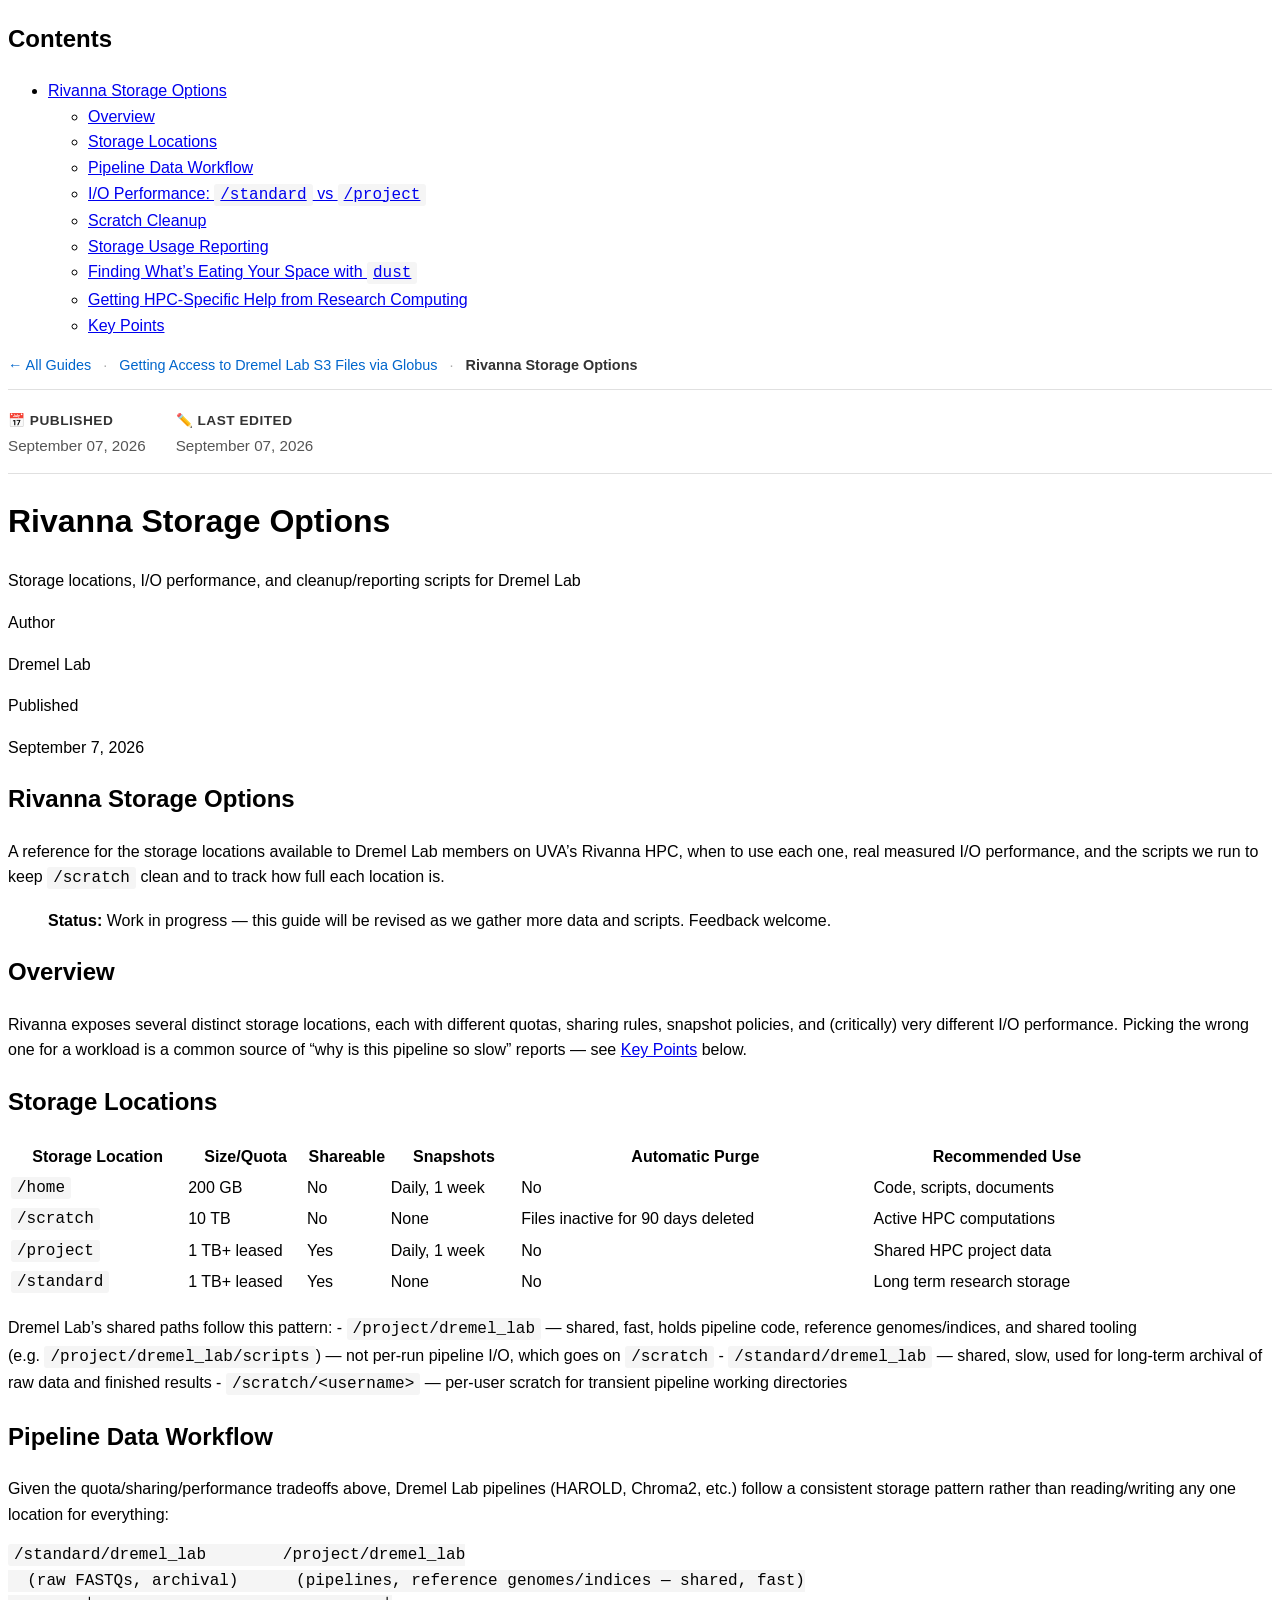
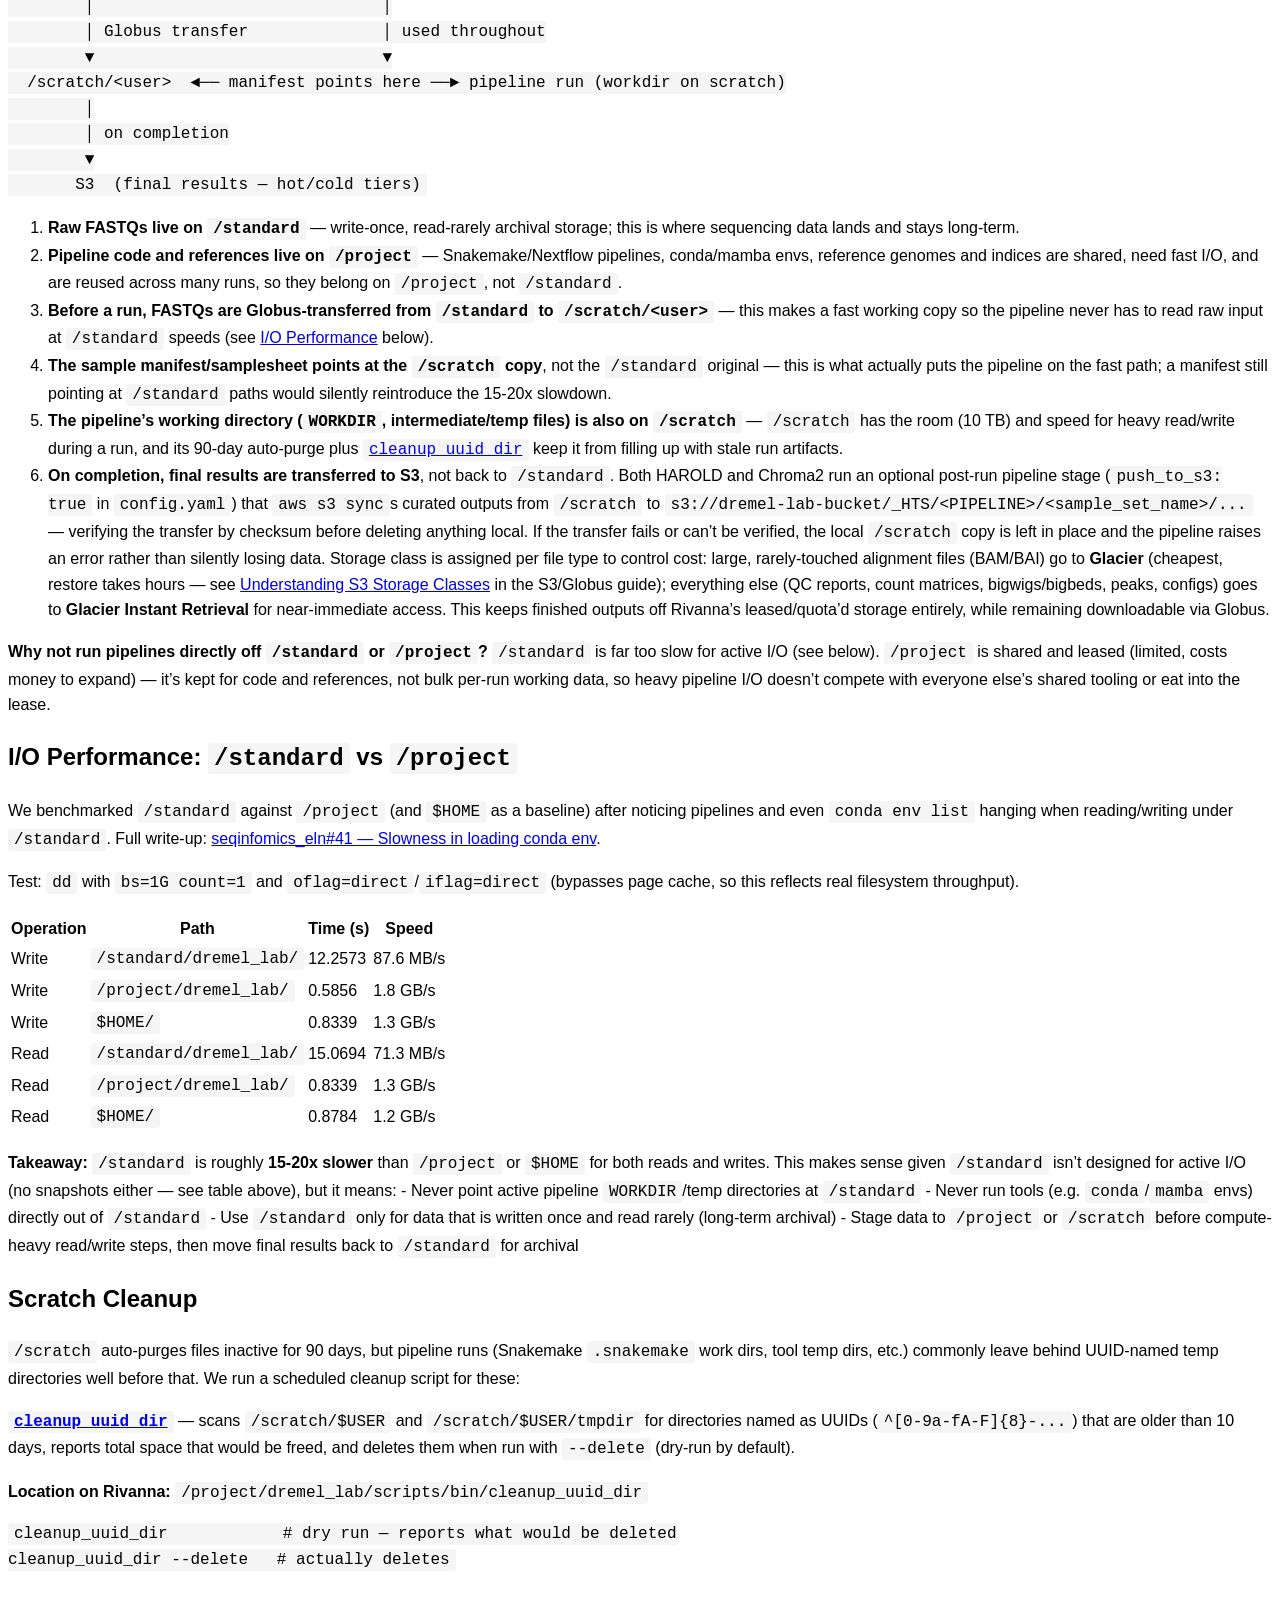
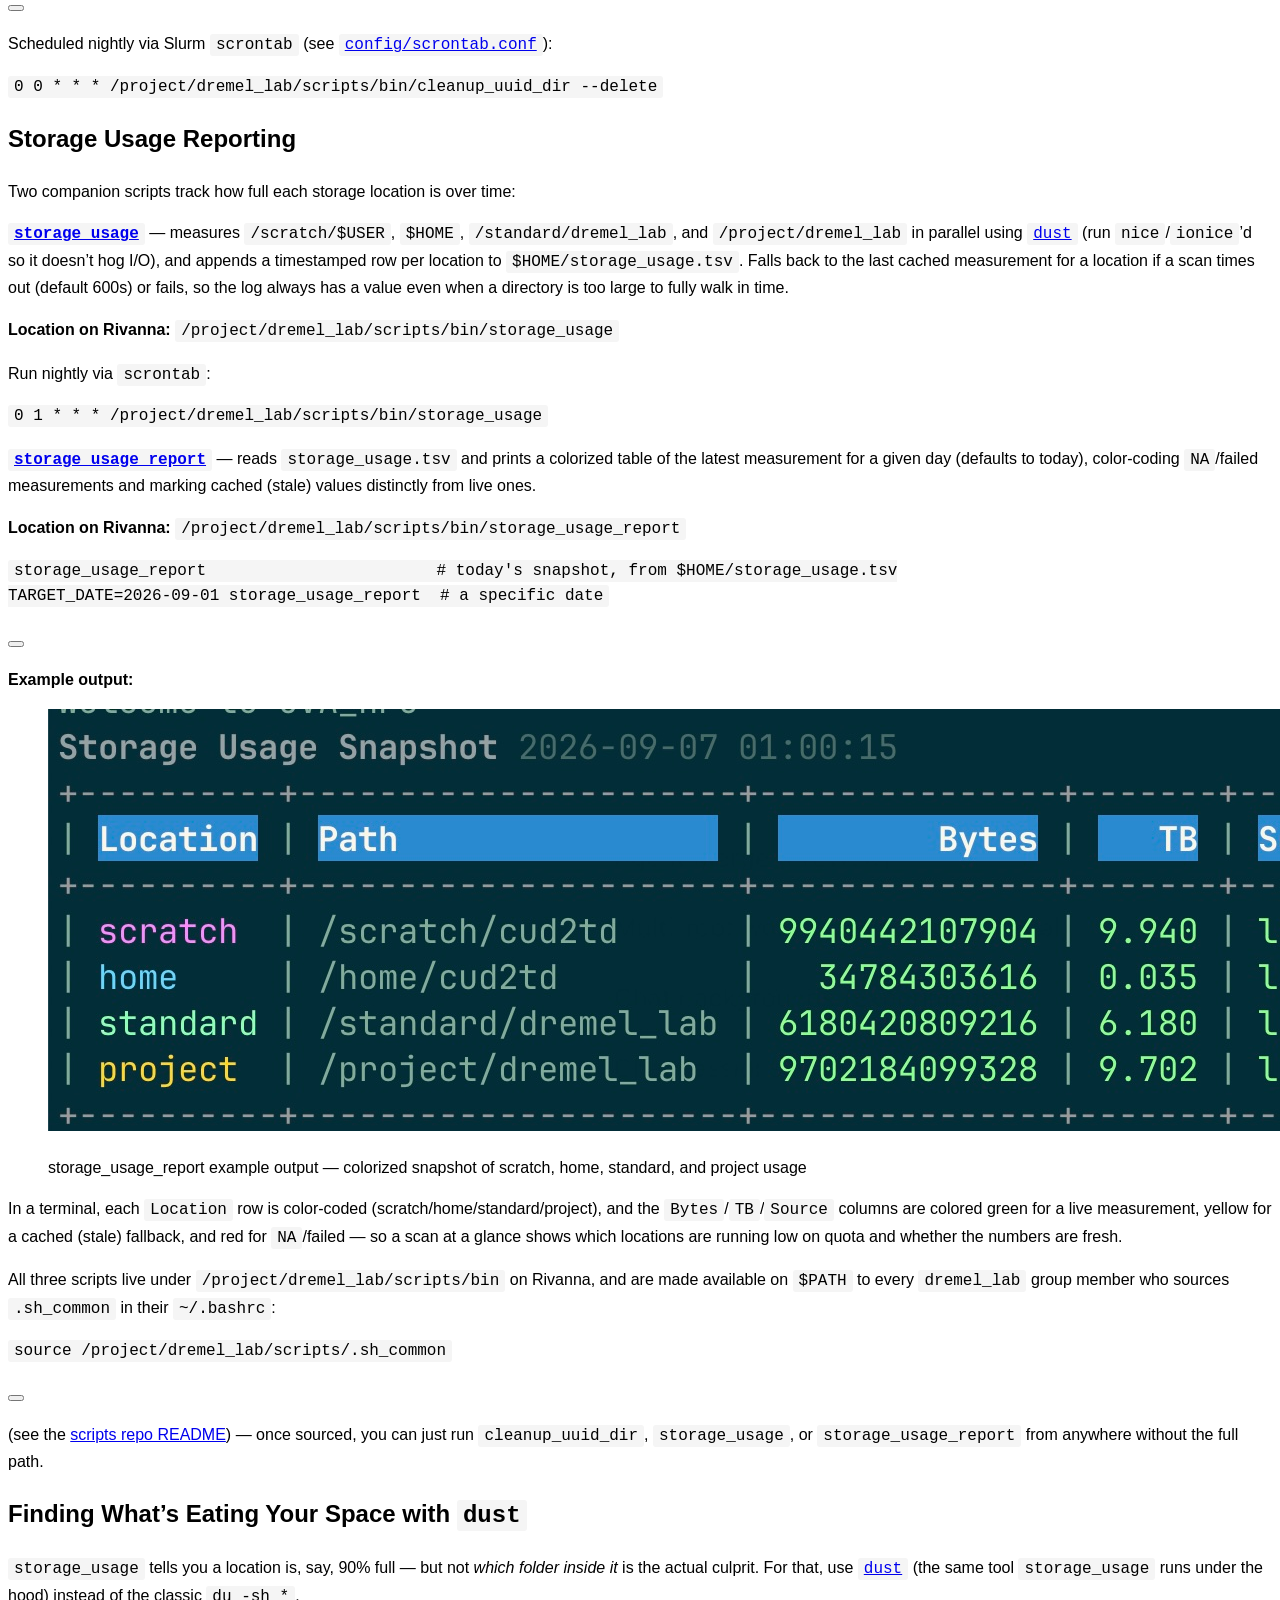
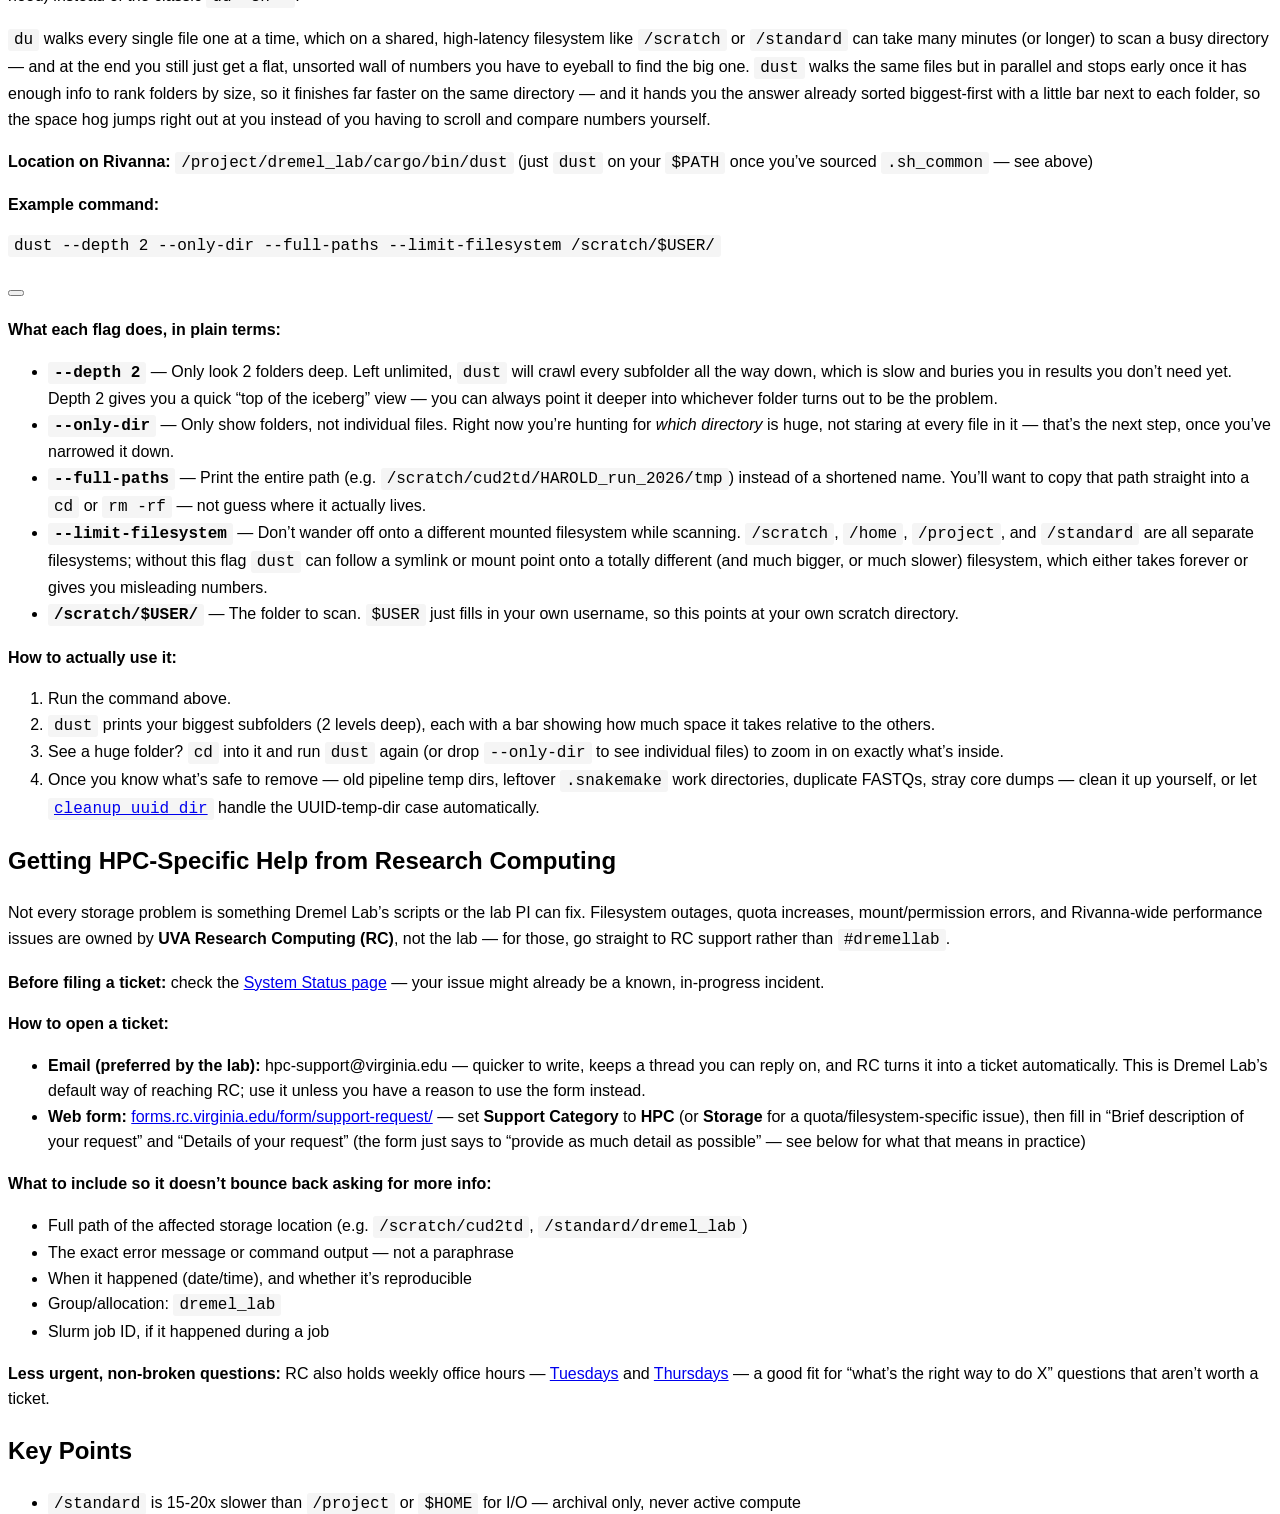
==== commit 0e3cd43e: "Auto: Update guides from markdown and render to HTML" ====
--- a/guides/rivanna-storage-options/rivanna_storage_guide.html
+++ b/guides/rivanna-storage-options/rivanna_storage_guide.html
@@ -2,7 +2,7 @@
 <html xmlns="http://www.w3.org/1999/xhtml" lang="en" xml:lang="en"><head>
 
 <meta charset="utf-8">
-<meta name="generator" content="quarto-1.7.23">
+<meta name="generator" content="quarto-1.10.18">
 
 <meta name="viewport" content="width=device-width, initial-scale=1.0, user-scalable=yes">
 
@@ -11,10 +11,16 @@
 
 <title>Rivanna Storage Options</title>
 <style>
-code{white-space: pre-wrap;}
+/* Default styles provided by pandoc.
+** See https://pandoc.org/MANUAL.html#variables-for-html for config info.
+*/
 span.smallcaps{font-variant: small-caps;}
-div.columns{display: flex; gap: min(4vw, 1.5em);}
-div.column{flex: auto; overflow-x: auto;}
+div.columns{display: flex; gap: 1.5em;}
+div.column{flex: auto;}
+@media screen {
+div.columns{gap: min(4vw, 1.5em);}
+div.column{overflow-x: auto;}
+}
 div.hanging-indent{margin-left: 1.5em; text-indent: -1.5em;}
 ul.task-list{list-style: none;}
 ul.task-list li input[type="checkbox"] {
@@ -67,10 +73,10 @@
 <script src="rivanna_storage_guide_files/libs/quarto-html/tippy.umd.min.js"></script>
 <script src="rivanna_storage_guide_files/libs/quarto-html/anchor.min.js"></script>
 <link href="rivanna_storage_guide_files/libs/quarto-html/tippy.css" rel="stylesheet">
-<link href="rivanna_storage_guide_files/libs/quarto-html/quarto-syntax-highlighting-226bd0f977fa82dfae4534cac220d79a.css" rel="stylesheet" id="quarto-text-highlighting-styles">
+<link href="rivanna_storage_guide_files/libs/quarto-html/quarto-syntax-highlighting-64a204ab8560d761af7679ceaba22944.css" rel="stylesheet" id="quarto-text-highlighting-styles">
 <script src="rivanna_storage_guide_files/libs/bootstrap/bootstrap.min.js"></script>
 <link href="rivanna_storage_guide_files/libs/bootstrap/bootstrap-icons.css" rel="stylesheet">
-<link href="rivanna_storage_guide_files/libs/bootstrap/bootstrap-a563fdec54d0970a76634735bffa3990.min.css" rel="stylesheet" append-hash="true" id="quarto-bootstrap" data-mode="light">
+<link href="rivanna_storage_guide_files/libs/bootstrap/bootstrap-a334795483ace50443b87ff471c1f68b.min.css" rel="stylesheet" append-hash="true" id="quarto-bootstrap" data-mode="light">
 <style>
 body {
   font-family: -apple-system, BlinkMacSystemFont, "Segoe UI", Roboto, "Helvetica Neue", Arial, sans-serif;
@@ -363,8 +369,8 @@
 <p><code>/scratch</code> auto-purges files inactive for 90 days, but pipeline runs (Snakemake <code>.snakemake</code> work dirs, tool temp dirs, etc.) commonly leave behind UUID-named temp directories well before that. We run a scheduled cleanup script for these:</p>
 <p><strong><a href="https://github.com/dremellab/scripts/blob/develop/bin/cleanup_uuid_dir"><code>cleanup_uuid_dir</code></a></strong> — scans <code>/scratch/$USER</code> and <code>/scratch/$USER/tmpdir</code> for directories named as UUIDs (<code>^[0-9a-fA-F]{8}-...</code>) that are older than 10 days, reports total space that would be freed, and deletes them when run with <code>--delete</code> (dry-run by default).</p>
 <p><strong>Location on Rivanna:</strong> <code>/project/dremel_lab/scripts/bin/cleanup_uuid_dir</code></p>
-<div class="sourceCode" id="cb2"><pre class="sourceCode bash code-with-copy"><code class="sourceCode bash"><span id="cb2-1"><a href="#cb2-1" aria-hidden="true" tabindex="-1"></a><span class="ex">cleanup_uuid_dir</span>            <span class="co"># dry run — reports what would be deleted</span></span>
-<span id="cb2-2"><a href="#cb2-2" aria-hidden="true" tabindex="-1"></a><span class="ex">cleanup_uuid_dir</span> <span class="at">--delete</span>   <span class="co"># actually deletes</span></span></code><button title="Copy to Clipboard" class="code-copy-button"><i class="bi"></i></button></pre></div>
+<div class="code-copy-outer-scaffold"><div class="sourceCode" id="cb2"><pre class="sourceCode bash code-with-copy"><code class="sourceCode bash"><span id="cb2-1"><a href="#cb2-1" aria-hidden="true" tabindex="-1"></a><span class="ex">cleanup_uuid_dir</span>            <span class="co"># dry run — reports what would be deleted</span></span>
+<span id="cb2-2"><a href="#cb2-2" aria-hidden="true" tabindex="-1"></a><span class="ex">cleanup_uuid_dir</span> <span class="at">--delete</span>   <span class="co"># actually deletes</span></span></code></pre></div><button title="Copy to Clipboard" class="code-copy-button"><i class="bi"></i></button></div>
 <p>Scheduled nightly via Slurm <code>scrontab</code> (see <a href="https://github.com/dremellab/scripts/blob/develop/config/scrontab.conf"><code>config/scrontab.conf</code></a>):</p>
 <pre><code>0 0 * * * /project/dremel_lab/scripts/bin/cleanup_uuid_dir --delete</code></pre>
 </section>
@@ -377,8 +383,8 @@
 <pre><code>0 1 * * * /project/dremel_lab/scripts/bin/storage_usage</code></pre>
 <p><strong><a href="https://github.com/dremellab/scripts/blob/develop/bin/storage_usage_report"><code>storage_usage_report</code></a></strong> — reads <code>storage_usage.tsv</code> and prints a colorized table of the latest measurement for a given day (defaults to today), color-coding <code>NA</code>/failed measurements and marking cached (stale) values distinctly from live ones.</p>
 <p><strong>Location on Rivanna:</strong> <code>/project/dremel_lab/scripts/bin/storage_usage_report</code></p>
-<div class="sourceCode" id="cb5"><pre class="sourceCode bash code-with-copy"><code class="sourceCode bash"><span id="cb5-1"><a href="#cb5-1" aria-hidden="true" tabindex="-1"></a><span class="ex">storage_usage_report</span>                        <span class="co"># today's snapshot, from $HOME/storage_usage.tsv</span></span>
-<span id="cb5-2"><a href="#cb5-2" aria-hidden="true" tabindex="-1"></a><span class="va">TARGET_DATE</span><span class="op">=</span>2026-09-01 <span class="ex">storage_usage_report</span>  <span class="co"># a specific date</span></span></code><button title="Copy to Clipboard" class="code-copy-button"><i class="bi"></i></button></pre></div>
+<div class="code-copy-outer-scaffold"><div class="sourceCode" id="cb5"><pre class="sourceCode bash code-with-copy"><code class="sourceCode bash"><span id="cb5-1"><a href="#cb5-1" aria-hidden="true" tabindex="-1"></a><span class="ex">storage_usage_report</span>                        <span class="co"># today's snapshot, from $HOME/storage_usage.tsv</span></span>
+<span id="cb5-2"><a href="#cb5-2" aria-hidden="true" tabindex="-1"></a><span class="va">TARGET_DATE</span><span class="op">=</span>2026-09-01 <span class="ex">storage_usage_report</span>  <span class="co"># a specific date</span></span></code></pre></div><button title="Copy to Clipboard" class="code-copy-button"><i class="bi"></i></button></div>
 <p><strong>Example output:</strong></p>
 <div class="quarto-figure quarto-figure-center">
 <figure class="figure">
@@ -388,7 +394,7 @@
 </div>
 <p>In a terminal, each <code>Location</code> row is color-coded (scratch/home/standard/project), and the <code>Bytes</code>/<code>TB</code>/<code>Source</code> columns are colored green for a live measurement, yellow for a cached (stale) fallback, and red for <code>NA</code>/failed — so a scan at a glance shows which locations are running low on quota and whether the numbers are fresh.</p>
 <p>All three scripts live under <code>/project/dremel_lab/scripts/bin</code> on Rivanna, and are made available on <code>$PATH</code> to every <code>dremel_lab</code> group member who sources <code>.sh_common</code> in their <code>~/.bashrc</code>:</p>
-<div class="sourceCode" id="cb6"><pre class="sourceCode bash code-with-copy"><code class="sourceCode bash"><span id="cb6-1"><a href="#cb6-1" aria-hidden="true" tabindex="-1"></a><span class="bu">source</span> /project/dremel_lab/scripts/.sh_common</span></code><button title="Copy to Clipboard" class="code-copy-button"><i class="bi"></i></button></pre></div>
+<div class="code-copy-outer-scaffold"><div class="sourceCode" id="cb6"><pre class="sourceCode bash code-with-copy"><code class="sourceCode bash"><span id="cb6-1"><a href="#cb6-1" aria-hidden="true" tabindex="-1"></a><span class="bu">source</span> /project/dremel_lab/scripts/.sh_common</span></code></pre></div><button title="Copy to Clipboard" class="code-copy-button"><i class="bi"></i></button></div>
 <p>(see the <a href="https://github.com/dremellab/scripts/blob/develop/README.md">scripts repo README</a>) — once sourced, you can just run <code>cleanup_uuid_dir</code>, <code>storage_usage</code>, or <code>storage_usage_report</code> from anywhere without the full path.</p>
 </section>
 <section id="finding-whats-eating-your-space-with-dust" class="level2">
@@ -397,7 +403,7 @@
 <p><code>du</code> walks every single file one at a time, which on a shared, high-latency filesystem like <code>/scratch</code> or <code>/standard</code> can take many minutes (or longer) to scan a busy directory — and at the end you still just get a flat, unsorted wall of numbers you have to eyeball to find the big one. <code>dust</code> walks the same files but in parallel and stops early once it has enough info to rank folders by size, so it finishes far faster on the same directory — and it hands you the answer already sorted biggest-first with a little bar next to each folder, so the space hog jumps right out at you instead of you having to scroll and compare numbers yourself.</p>
 <p><strong>Location on Rivanna:</strong> <code>/project/dremel_lab/cargo/bin/dust</code> (just <code>dust</code> on your <code>$PATH</code> once you’ve sourced <code>.sh_common</code> — see above)</p>
 <p><strong>Example command:</strong></p>
-<div class="sourceCode" id="cb7"><pre class="sourceCode bash code-with-copy"><code class="sourceCode bash"><span id="cb7-1"><a href="#cb7-1" aria-hidden="true" tabindex="-1"></a><span class="ex">dust</span> <span class="at">--depth</span> 2 <span class="at">--only-dir</span> <span class="at">--full-paths</span> <span class="at">--limit-filesystem</span> /scratch/<span class="va">$USER</span>/</span></code><button title="Copy to Clipboard" class="code-copy-button"><i class="bi"></i></button></pre></div>
+<div class="code-copy-outer-scaffold"><div class="sourceCode" id="cb7"><pre class="sourceCode bash code-with-copy"><code class="sourceCode bash"><span id="cb7-1"><a href="#cb7-1" aria-hidden="true" tabindex="-1"></a><span class="ex">dust</span> <span class="at">--depth</span> 2 <span class="at">--only-dir</span> <span class="at">--full-paths</span> <span class="at">--limit-filesystem</span> /scratch/<span class="va">$USER</span>/</span></code></pre></div><button title="Copy to Clipboard" class="code-copy-button"><i class="bi"></i></button></div>
 <p><strong>What each flag does, in plain terms:</strong></p>
 <ul>
 <li><strong><code>--depth 2</code></strong> — Only look 2 folders deep. Left unlimited, <code>dust</code> will crawl every subfolder all the way down, which is slow and buries you in results you don’t need yet. Depth 2 gives you a quick “top of the iceberg” view — you can always point it deeper into whichever folder turns out to be the problem.</li>
@@ -499,13 +505,14 @@
       e.clearSelection();
     }
     const getTextToCopy = function(trigger) {
-        const codeEl = trigger.previousElementSibling.cloneNode(true);
-        for (const childEl of codeEl.children) {
-          if (isCodeAnnotation(childEl)) {
-            childEl.remove();
-          }
-        }
-        return codeEl.innerText;
+      const outerScaffold = trigger.parentElement.cloneNode(true);
+      const codeEl = outerScaffold.querySelector('code');
+      for (const childEl of codeEl.children) {
+        if (isCodeAnnotation(childEl)) {
+          childEl.remove();
+        }
+      }
+      return codeEl.innerText;
     }
     const clipboard = new window.ClipboardJS('.code-copy-button:not([data-in-quarto-modal])', {
       text: getTextToCopy
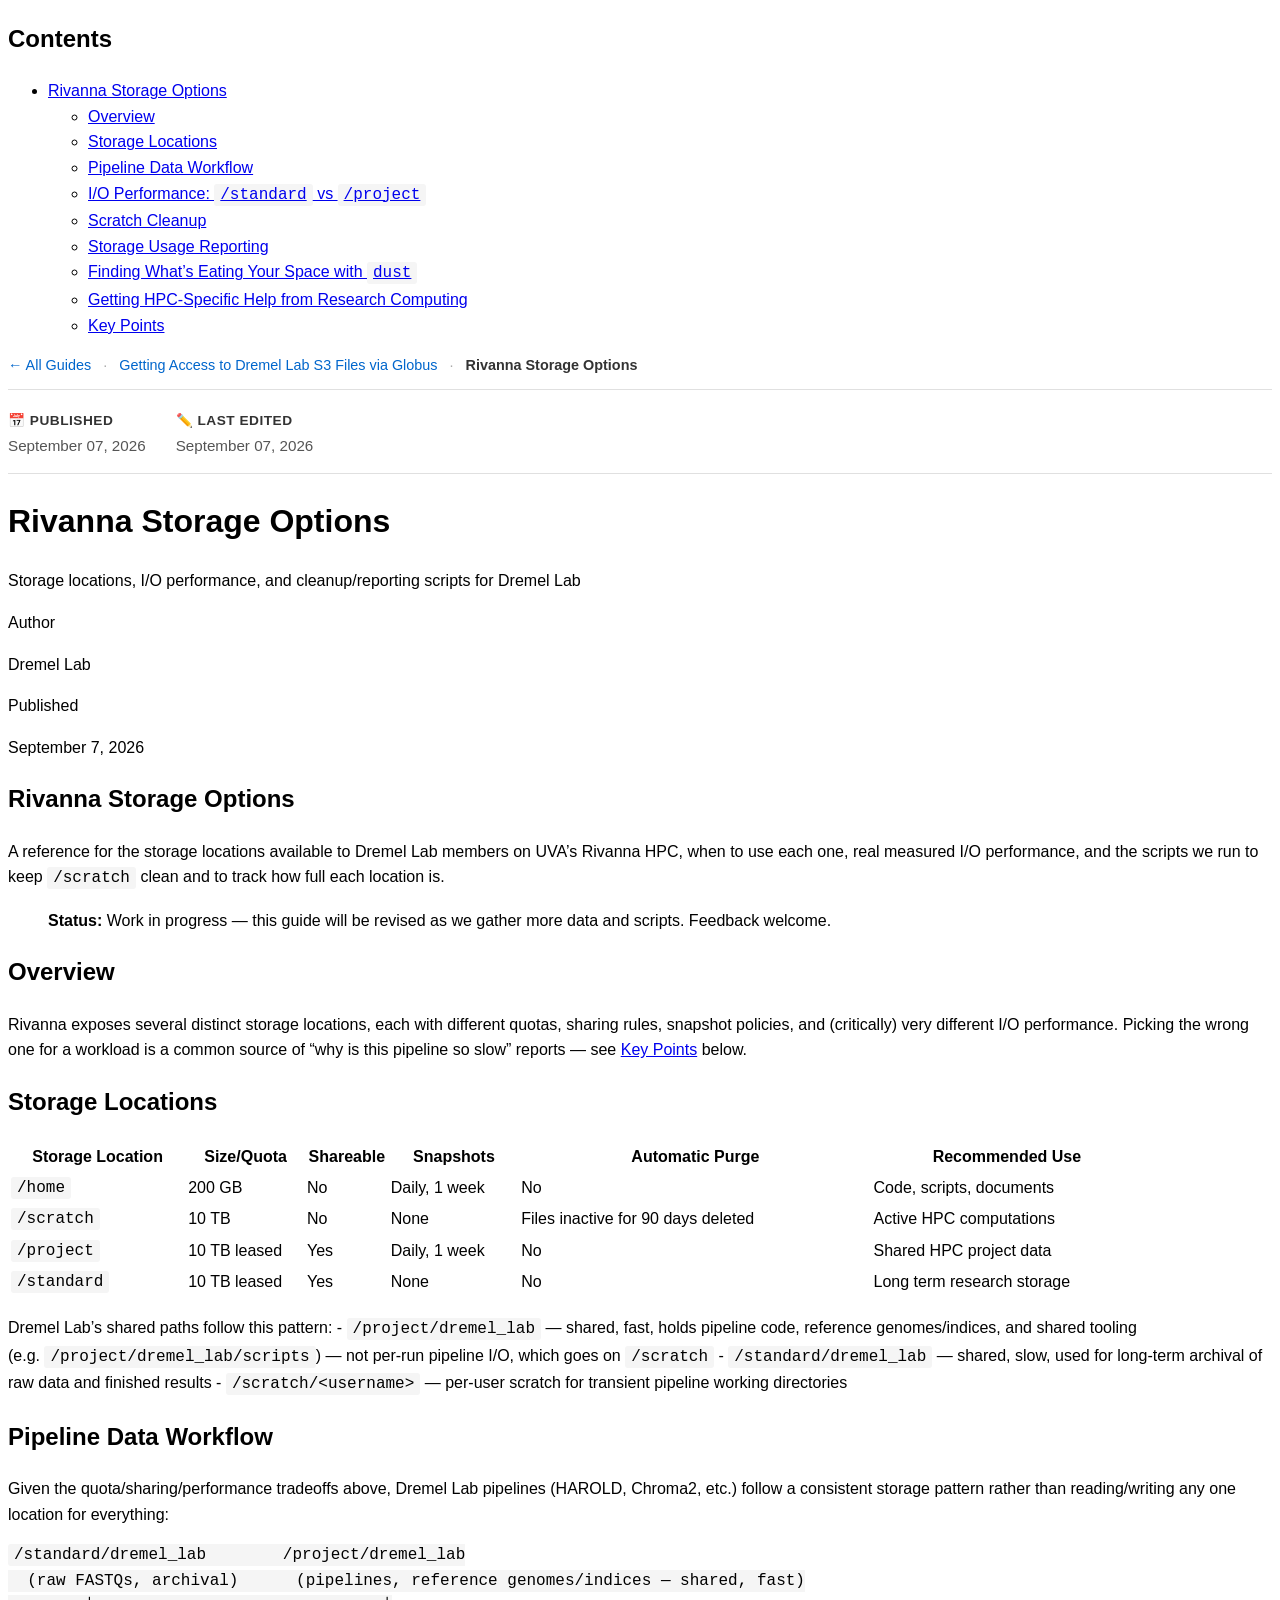
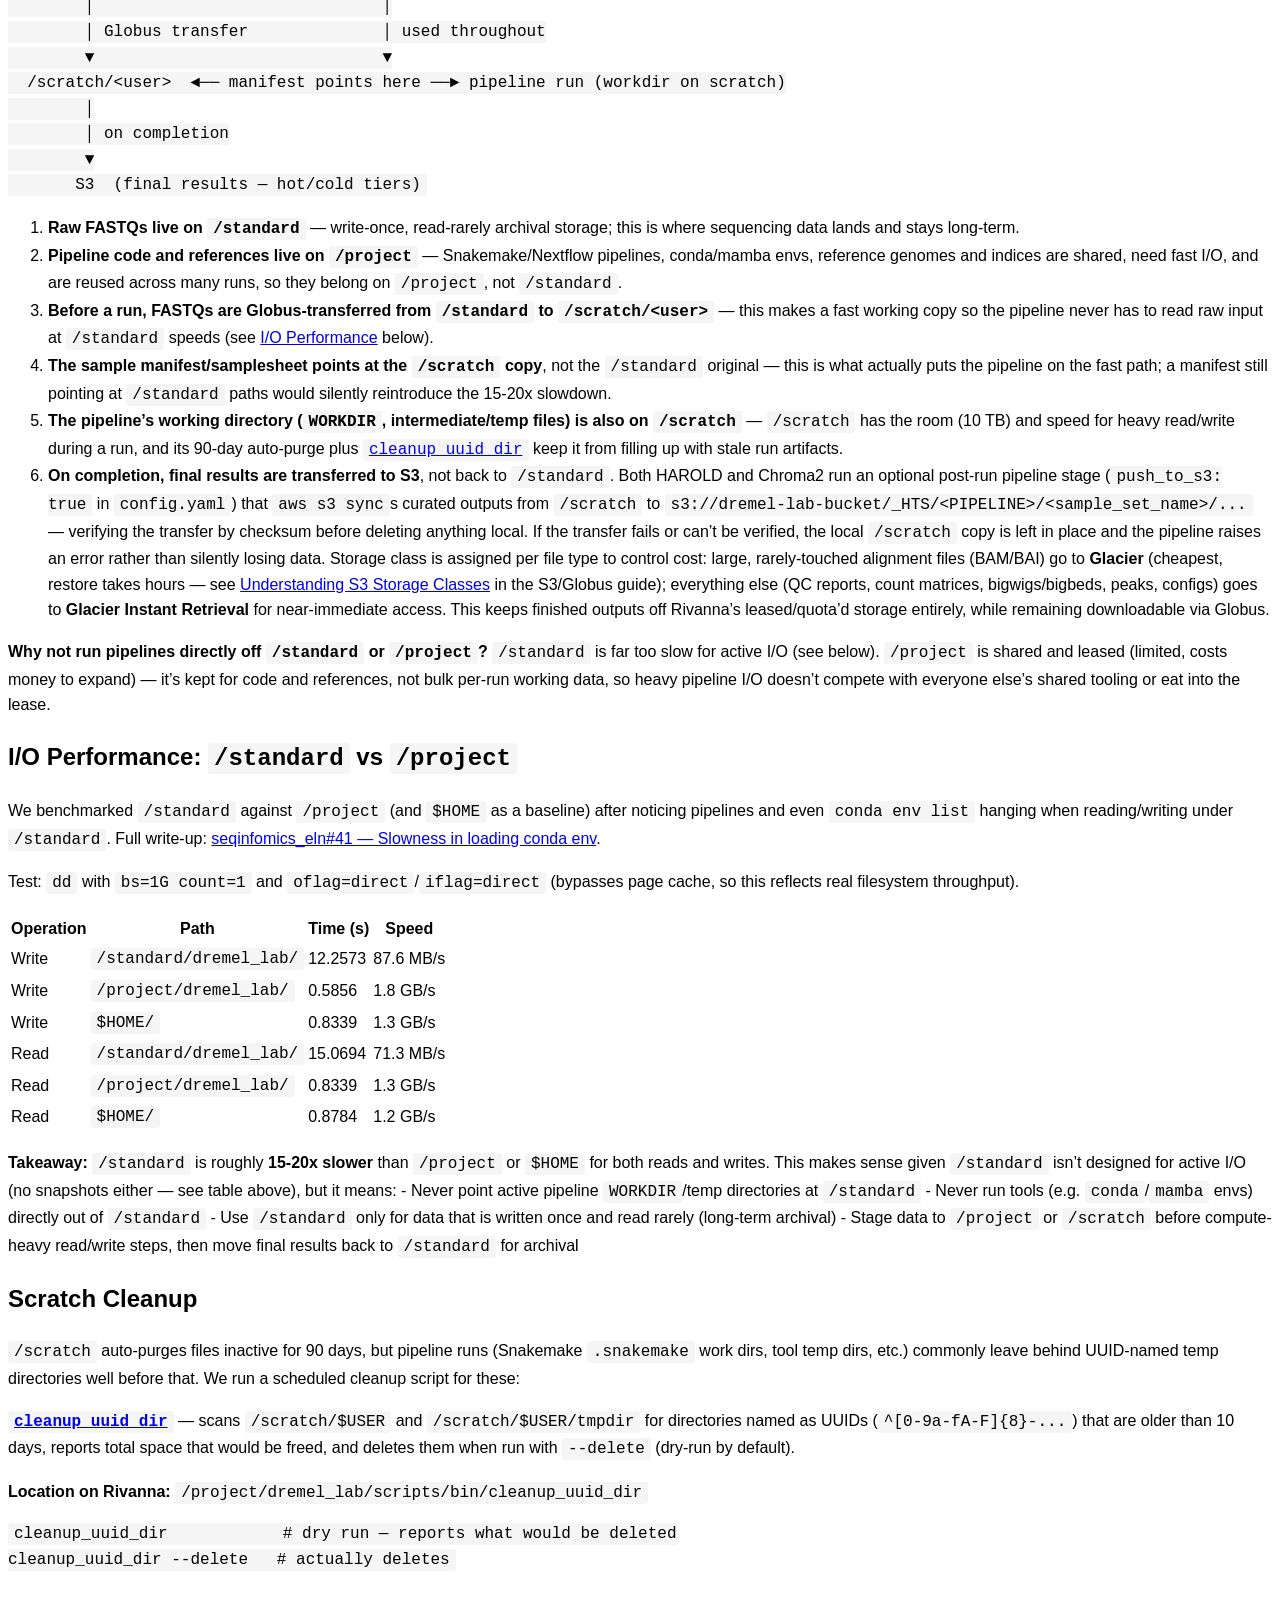
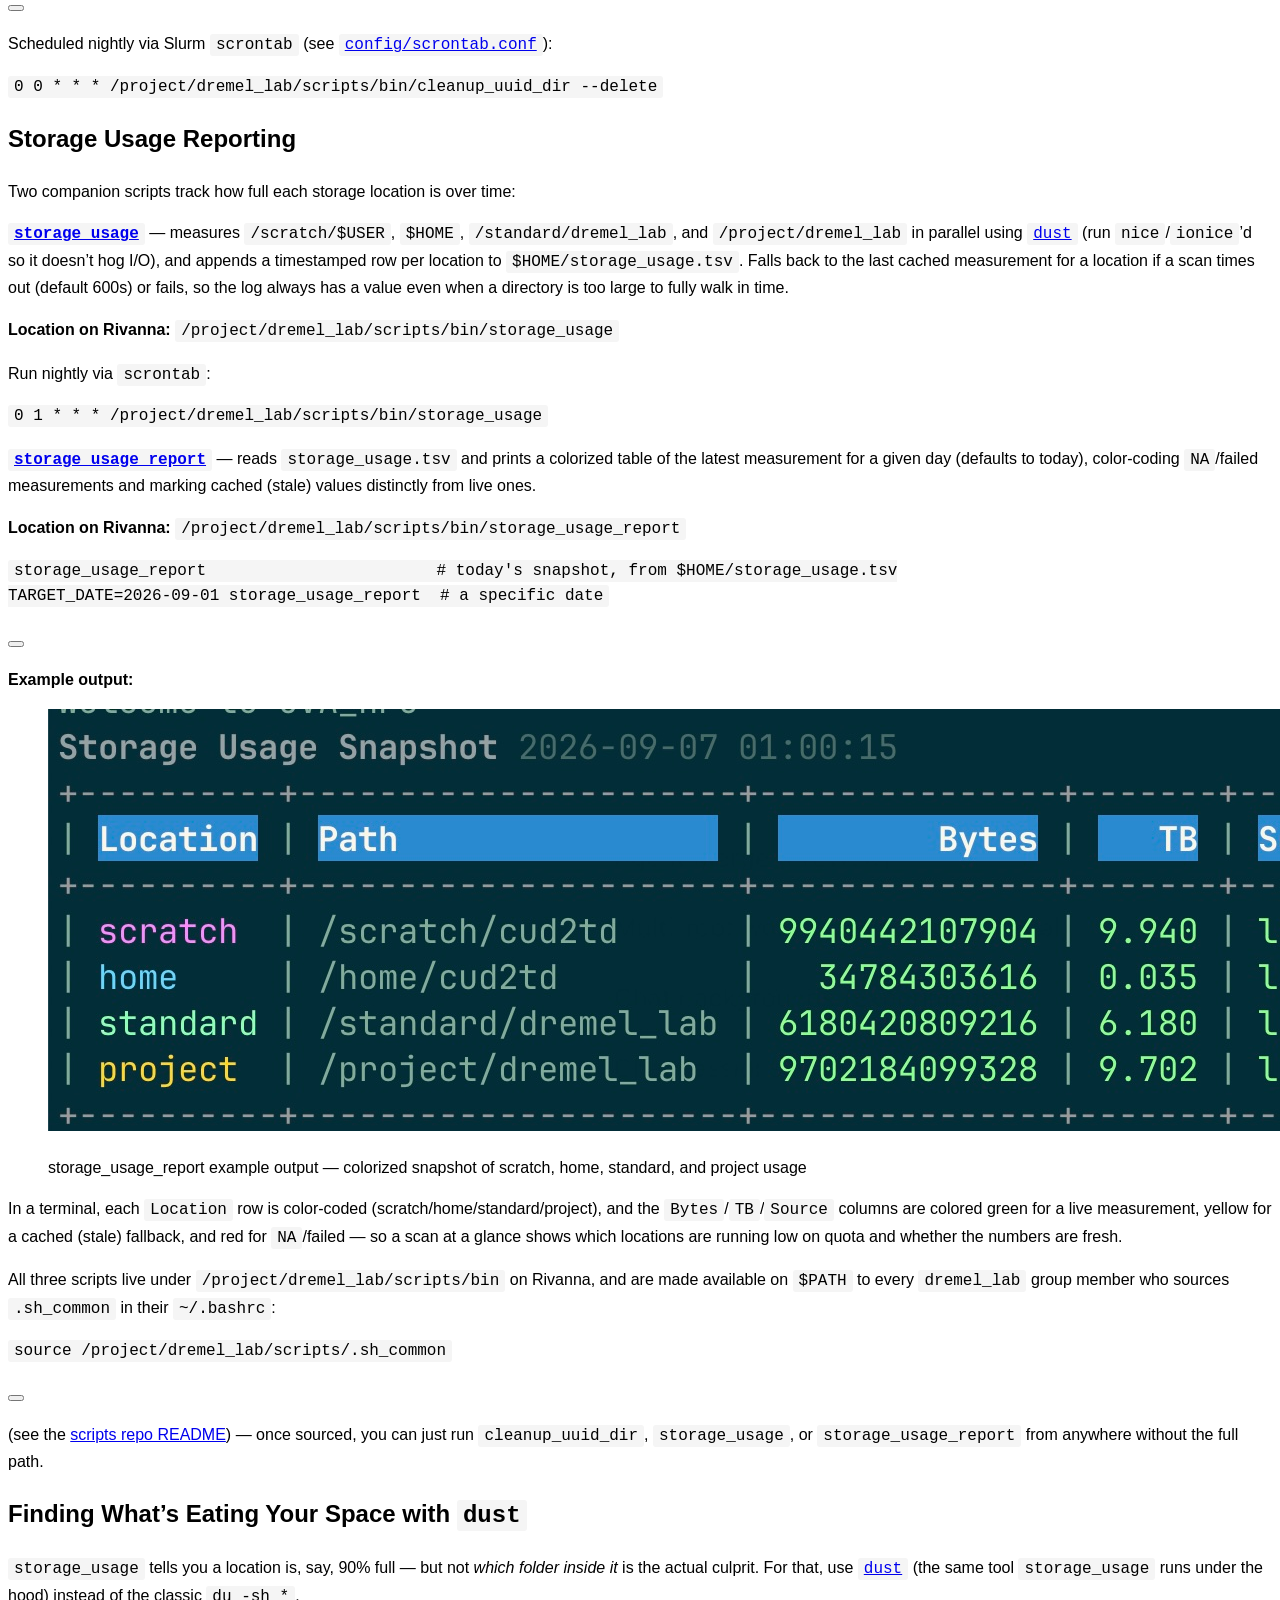
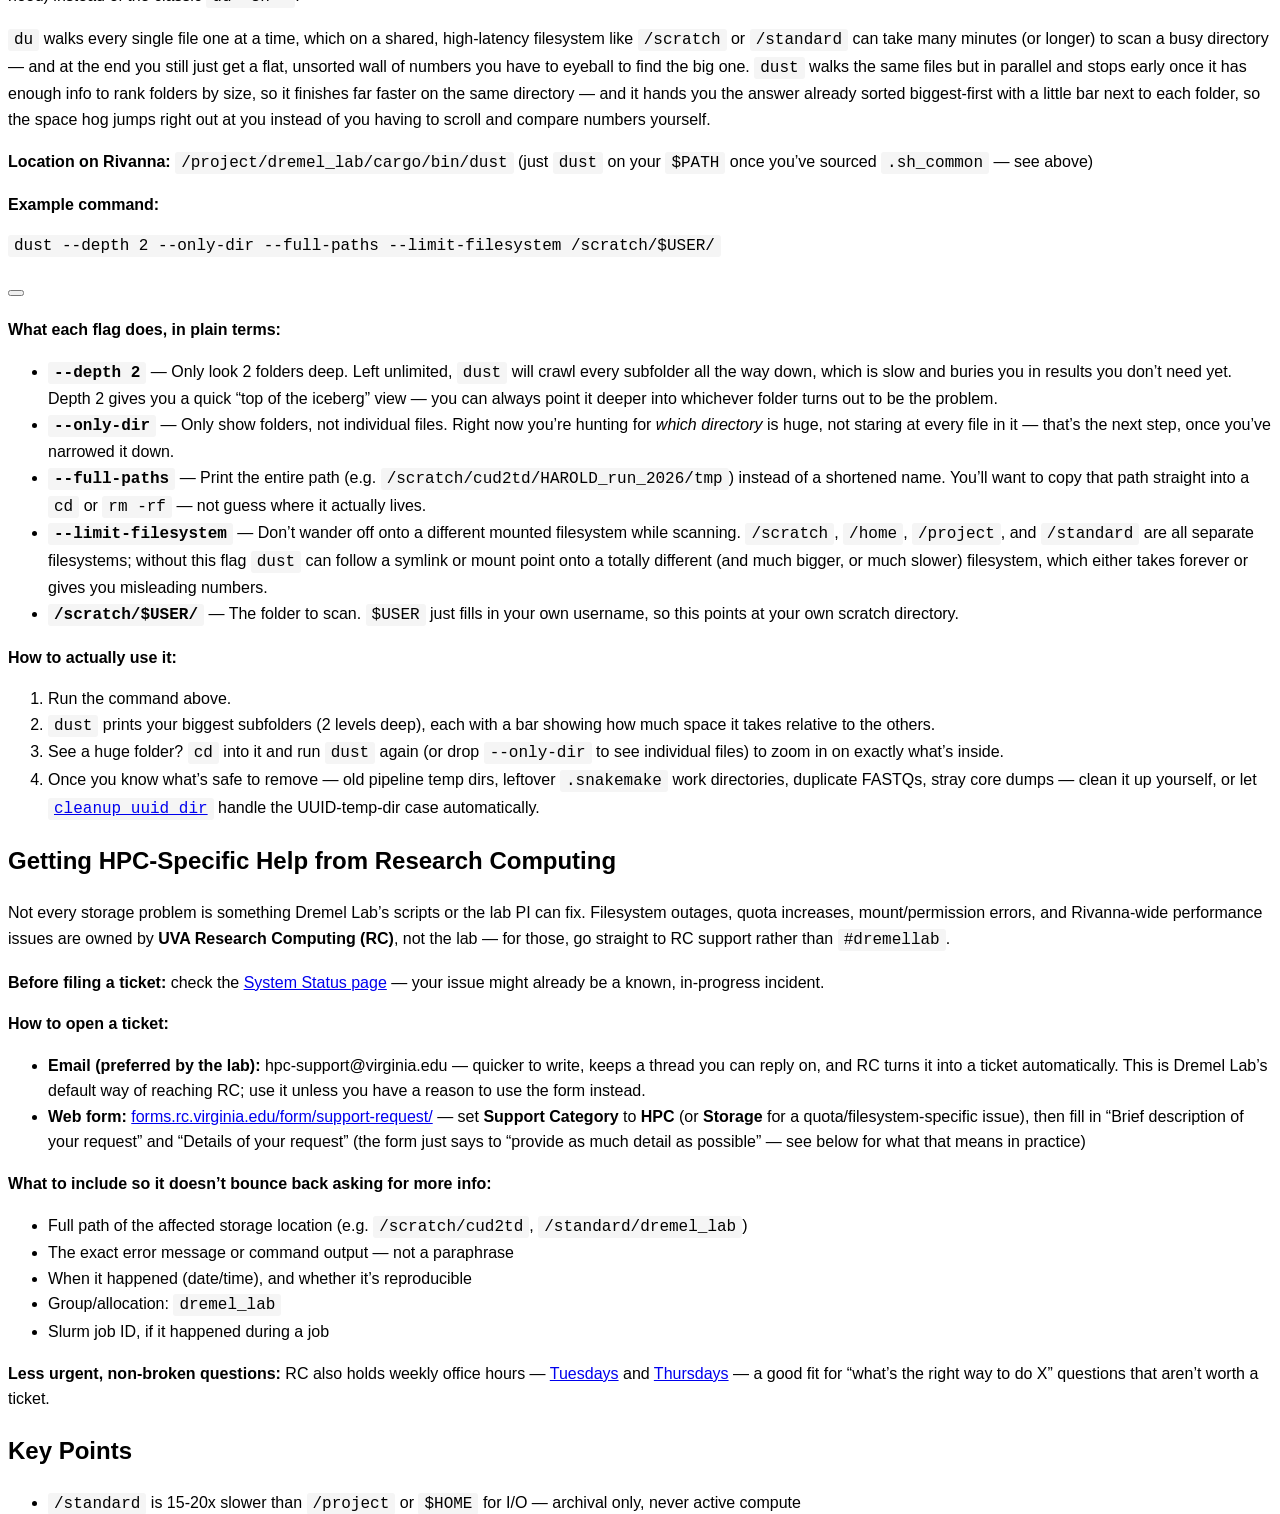
==== commit ec07d2df: "Fix /project and /standard quota to 10 TB in storage locations table Co-Authored-By: Claude Sonnet 5" ====
--- a/guides/rivanna-storage-options/rivanna_storage_guide.html
+++ b/guides/rivanna-storage-options/rivanna_storage_guide.html
@@ -269,7 +269,7 @@
 </tr>
 <tr class="odd">
 <td><code>/project</code></td>
-<td>1 TB+ leased</td>
+<td>10 TB leased</td>
 <td>Yes</td>
 <td>Daily, 1 week</td>
 <td>No</td>
@@ -277,7 +277,7 @@
 </tr>
 <tr class="even">
 <td><code>/standard</code></td>
-<td>1 TB+ leased</td>
+<td>10 TB leased</td>
 <td>Yes</td>
 <td>None</td>
 <td>No</td>
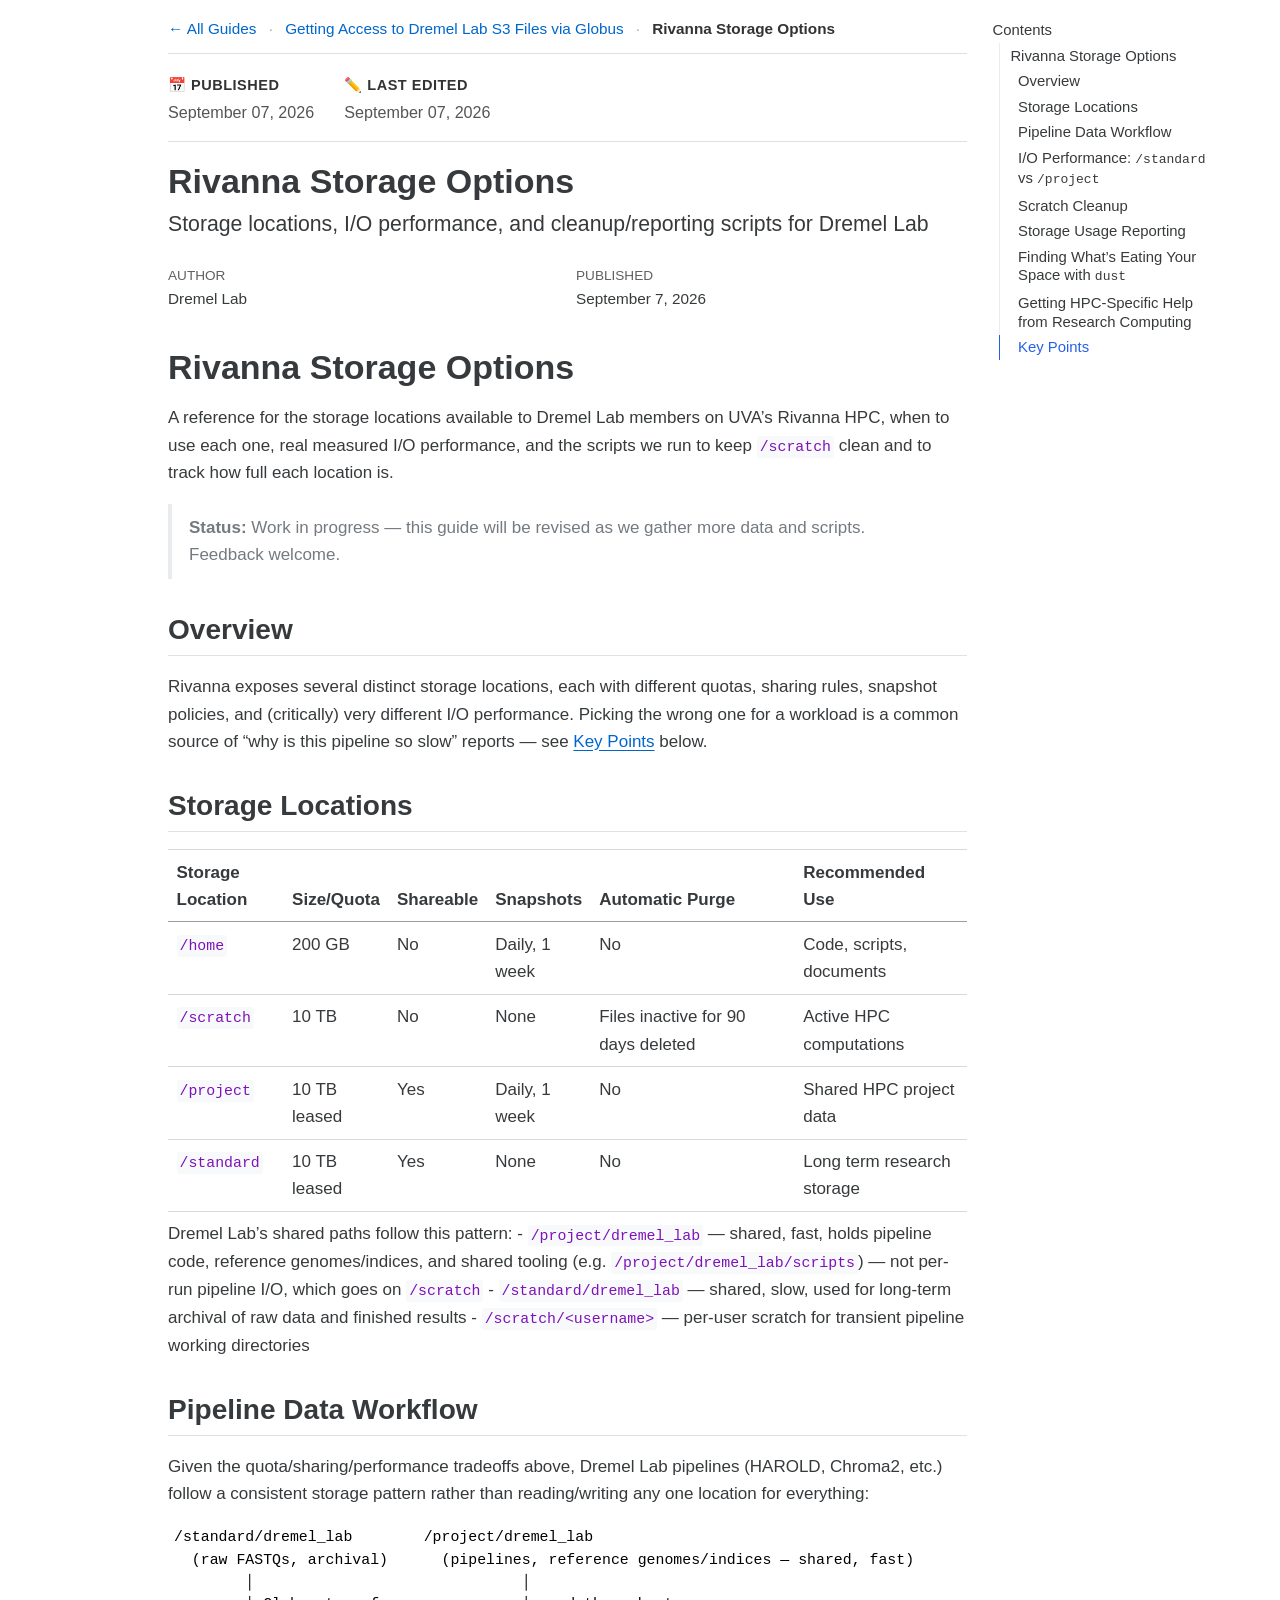
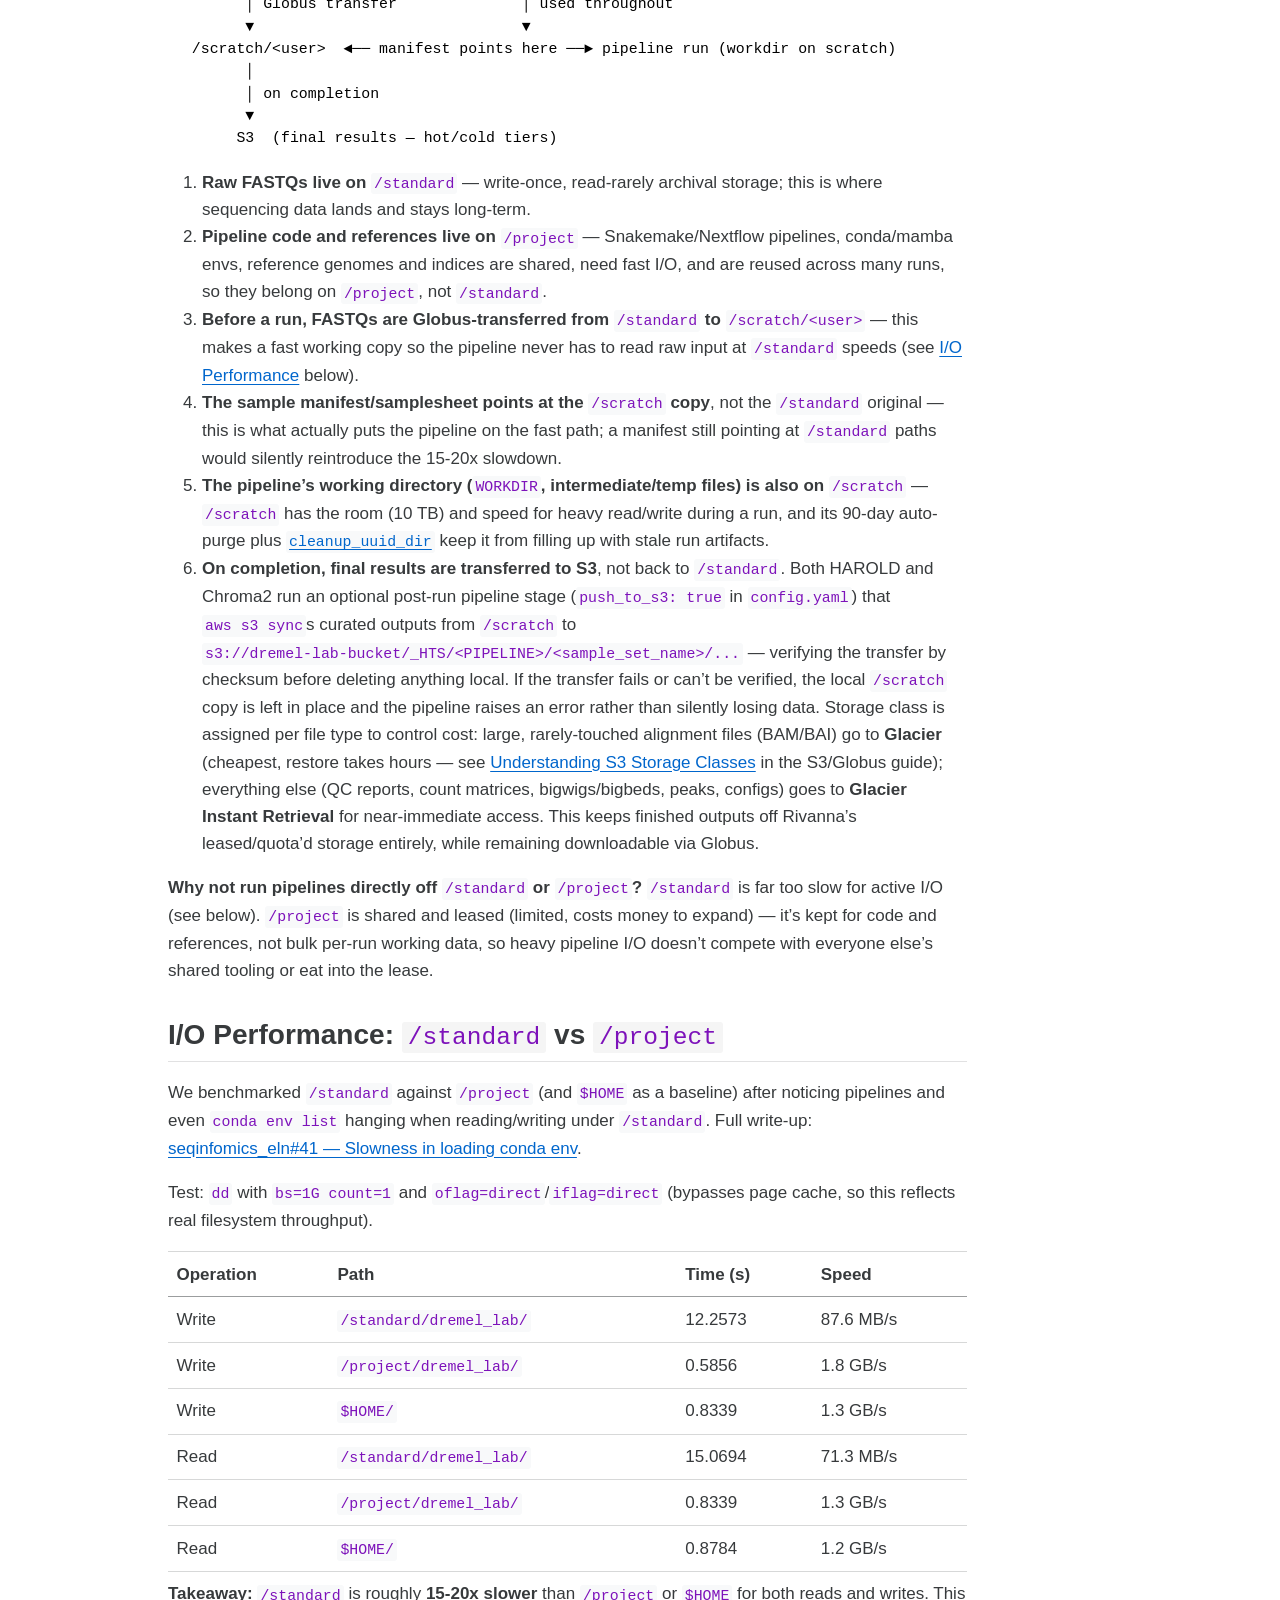
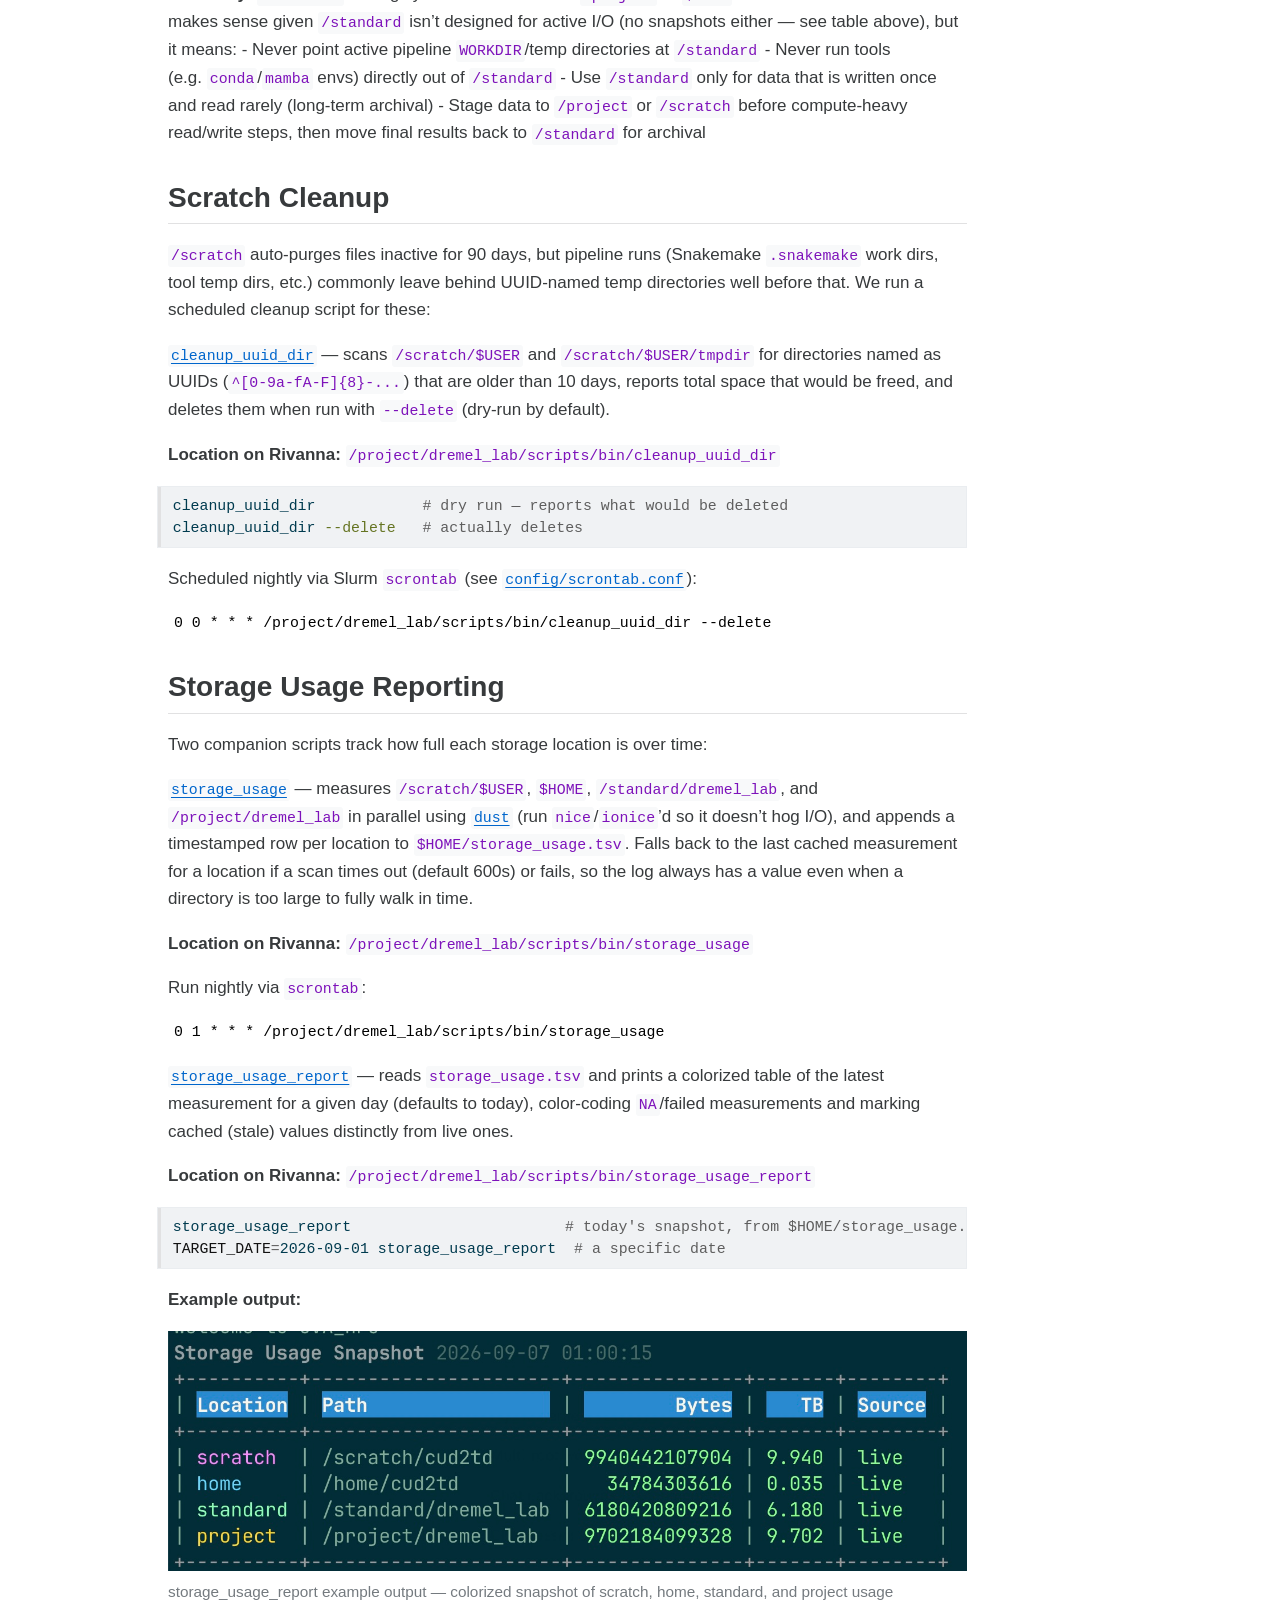
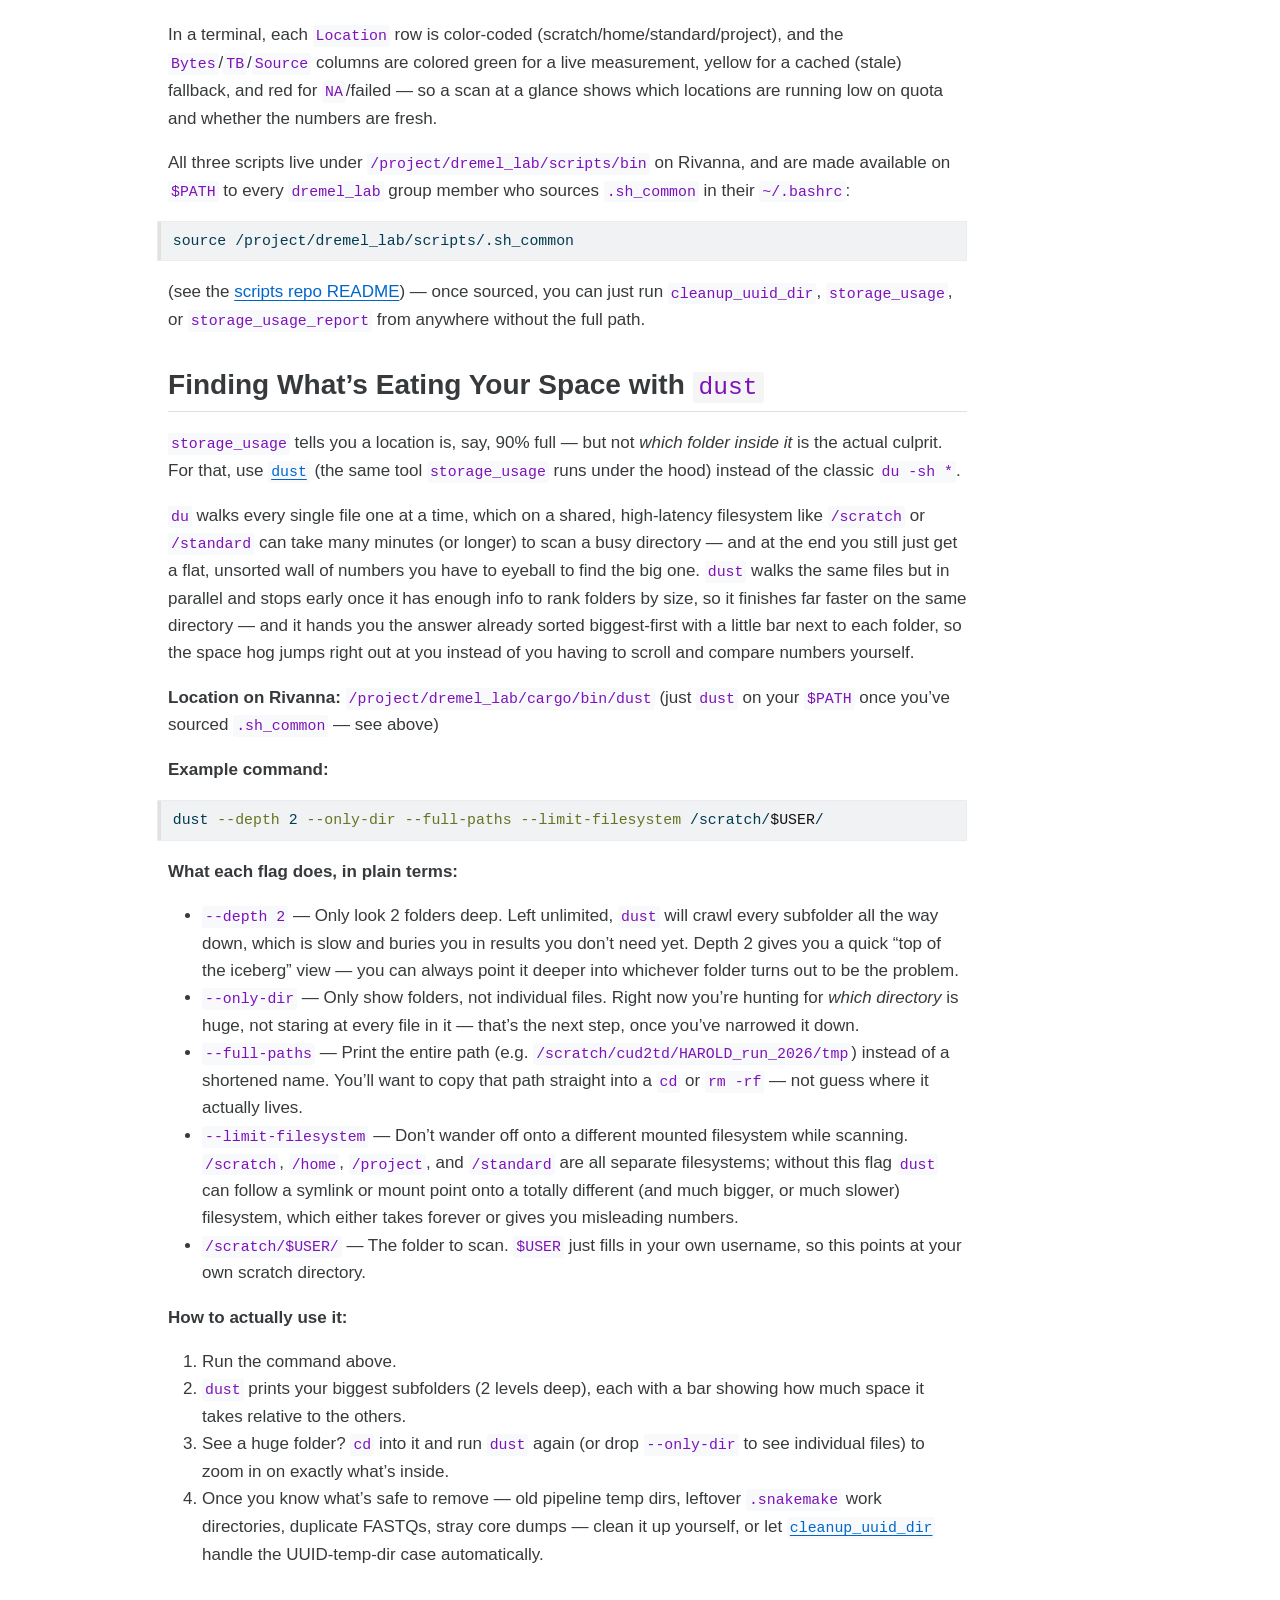
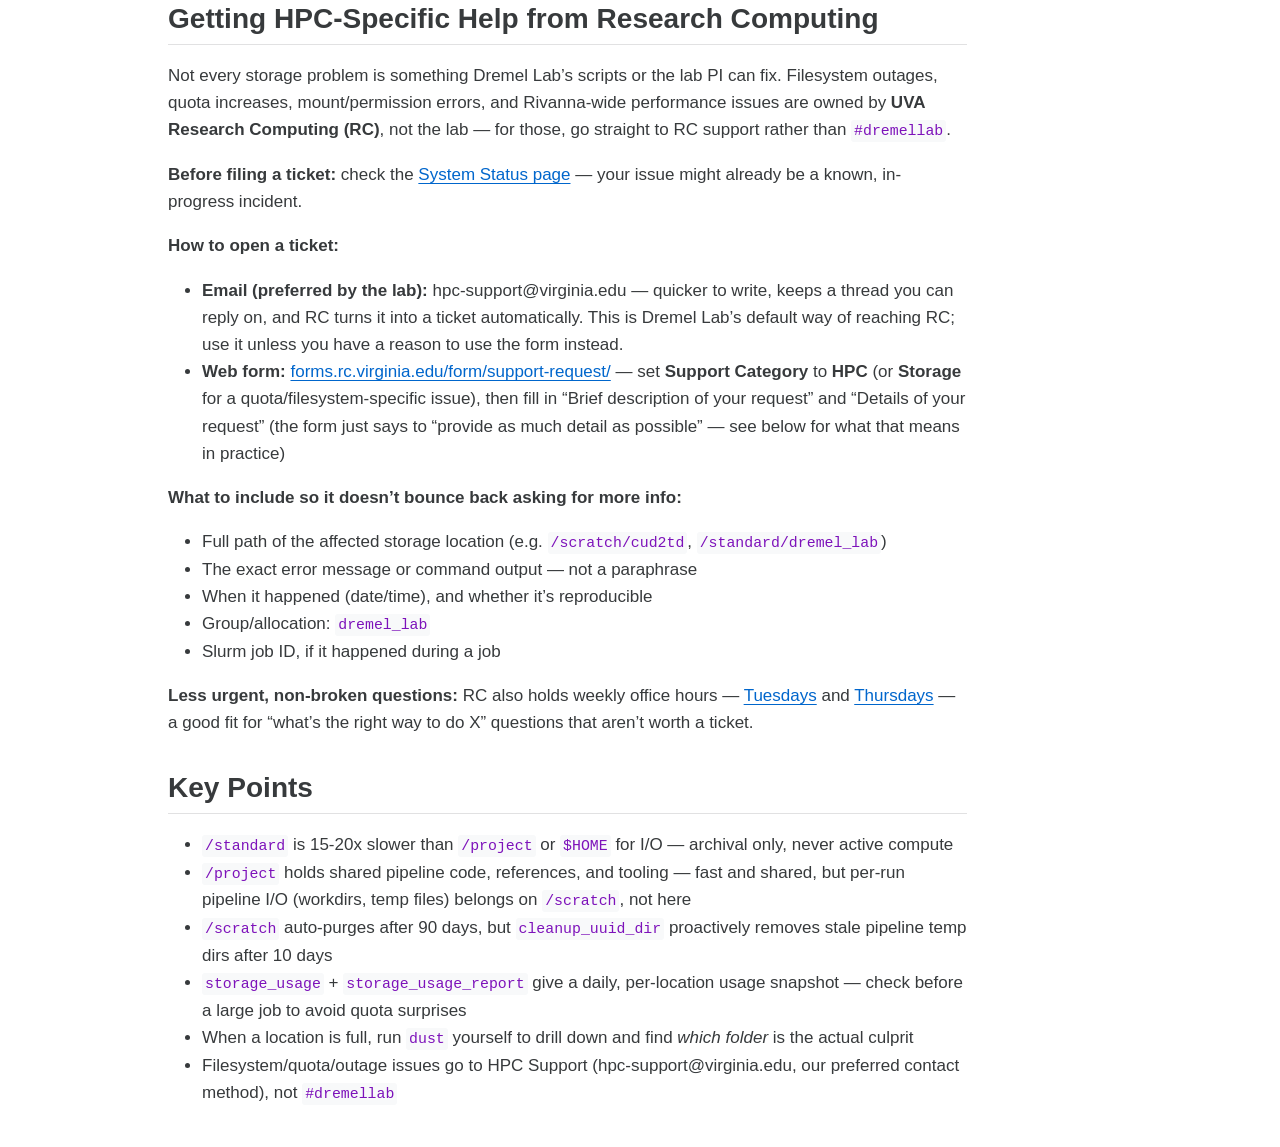
==== commit dc5363a6: "Re-render rivanna_storage_guide.html Co-Authored-By: Claude Sonnet 5 <noreply@anthropic.com>" ====
--- a/guides/rivanna-storage-options/rivanna_storage_guide.html
+++ b/guides/rivanna-storage-options/rivanna_storage_guide.html
@@ -2,7 +2,7 @@
 <html xmlns="http://www.w3.org/1999/xhtml" lang="en" xml:lang="en"><head>
 
 <meta charset="utf-8">
-<meta name="generator" content="quarto-1.10.18">
+<meta name="generator" content="quarto-1.7.23">
 
 <meta name="viewport" content="width=device-width, initial-scale=1.0, user-scalable=yes">
 
@@ -11,16 +11,10 @@
 
 <title>Rivanna Storage Options</title>
 <style>
-/* Default styles provided by pandoc.
-** See https://pandoc.org/MANUAL.html#variables-for-html for config info.
-*/
+code{white-space: pre-wrap;}
 span.smallcaps{font-variant: small-caps;}
-div.columns{display: flex; gap: 1.5em;}
-div.column{flex: auto;}
-@media screen {
-div.columns{gap: min(4vw, 1.5em);}
-div.column{overflow-x: auto;}
-}
+div.columns{display: flex; gap: min(4vw, 1.5em);}
+div.column{flex: auto; overflow-x: auto;}
 div.hanging-indent{margin-left: 1.5em; text-indent: -1.5em;}
 ul.task-list{list-style: none;}
 ul.task-list li input[type="checkbox"] {
@@ -73,10 +67,10 @@
 <script src="rivanna_storage_guide_files/libs/quarto-html/tippy.umd.min.js"></script>
 <script src="rivanna_storage_guide_files/libs/quarto-html/anchor.min.js"></script>
 <link href="rivanna_storage_guide_files/libs/quarto-html/tippy.css" rel="stylesheet">
-<link href="rivanna_storage_guide_files/libs/quarto-html/quarto-syntax-highlighting-64a204ab8560d761af7679ceaba22944.css" rel="stylesheet" id="quarto-text-highlighting-styles">
+<link href="rivanna_storage_guide_files/libs/quarto-html/quarto-syntax-highlighting-226bd0f977fa82dfae4534cac220d79a.css" rel="stylesheet" id="quarto-text-highlighting-styles">
 <script src="rivanna_storage_guide_files/libs/bootstrap/bootstrap.min.js"></script>
 <link href="rivanna_storage_guide_files/libs/bootstrap/bootstrap-icons.css" rel="stylesheet">
-<link href="rivanna_storage_guide_files/libs/bootstrap/bootstrap-a334795483ace50443b87ff471c1f68b.min.css" rel="stylesheet" append-hash="true" id="quarto-bootstrap" data-mode="light">
+<link href="rivanna_storage_guide_files/libs/bootstrap/bootstrap-a563fdec54d0970a76634735bffa3990.min.css" rel="stylesheet" append-hash="true" id="quarto-bootstrap" data-mode="light">
 <style>
 body {
   font-family: -apple-system, BlinkMacSystemFont, "Segoe UI", Roboto, "Helvetica Neue", Arial, sans-serif;
@@ -369,8 +363,8 @@
 <p><code>/scratch</code> auto-purges files inactive for 90 days, but pipeline runs (Snakemake <code>.snakemake</code> work dirs, tool temp dirs, etc.) commonly leave behind UUID-named temp directories well before that. We run a scheduled cleanup script for these:</p>
 <p><strong><a href="https://github.com/dremellab/scripts/blob/develop/bin/cleanup_uuid_dir"><code>cleanup_uuid_dir</code></a></strong> — scans <code>/scratch/$USER</code> and <code>/scratch/$USER/tmpdir</code> for directories named as UUIDs (<code>^[0-9a-fA-F]{8}-...</code>) that are older than 10 days, reports total space that would be freed, and deletes them when run with <code>--delete</code> (dry-run by default).</p>
 <p><strong>Location on Rivanna:</strong> <code>/project/dremel_lab/scripts/bin/cleanup_uuid_dir</code></p>
-<div class="code-copy-outer-scaffold"><div class="sourceCode" id="cb2"><pre class="sourceCode bash code-with-copy"><code class="sourceCode bash"><span id="cb2-1"><a href="#cb2-1" aria-hidden="true" tabindex="-1"></a><span class="ex">cleanup_uuid_dir</span>            <span class="co"># dry run — reports what would be deleted</span></span>
-<span id="cb2-2"><a href="#cb2-2" aria-hidden="true" tabindex="-1"></a><span class="ex">cleanup_uuid_dir</span> <span class="at">--delete</span>   <span class="co"># actually deletes</span></span></code></pre></div><button title="Copy to Clipboard" class="code-copy-button"><i class="bi"></i></button></div>
+<div class="sourceCode" id="cb2"><pre class="sourceCode bash code-with-copy"><code class="sourceCode bash"><span id="cb2-1"><a href="#cb2-1" aria-hidden="true" tabindex="-1"></a><span class="ex">cleanup_uuid_dir</span>            <span class="co"># dry run — reports what would be deleted</span></span>
+<span id="cb2-2"><a href="#cb2-2" aria-hidden="true" tabindex="-1"></a><span class="ex">cleanup_uuid_dir</span> <span class="at">--delete</span>   <span class="co"># actually deletes</span></span></code><button title="Copy to Clipboard" class="code-copy-button"><i class="bi"></i></button></pre></div>
 <p>Scheduled nightly via Slurm <code>scrontab</code> (see <a href="https://github.com/dremellab/scripts/blob/develop/config/scrontab.conf"><code>config/scrontab.conf</code></a>):</p>
 <pre><code>0 0 * * * /project/dremel_lab/scripts/bin/cleanup_uuid_dir --delete</code></pre>
 </section>
@@ -383,8 +377,8 @@
 <pre><code>0 1 * * * /project/dremel_lab/scripts/bin/storage_usage</code></pre>
 <p><strong><a href="https://github.com/dremellab/scripts/blob/develop/bin/storage_usage_report"><code>storage_usage_report</code></a></strong> — reads <code>storage_usage.tsv</code> and prints a colorized table of the latest measurement for a given day (defaults to today), color-coding <code>NA</code>/failed measurements and marking cached (stale) values distinctly from live ones.</p>
 <p><strong>Location on Rivanna:</strong> <code>/project/dremel_lab/scripts/bin/storage_usage_report</code></p>
-<div class="code-copy-outer-scaffold"><div class="sourceCode" id="cb5"><pre class="sourceCode bash code-with-copy"><code class="sourceCode bash"><span id="cb5-1"><a href="#cb5-1" aria-hidden="true" tabindex="-1"></a><span class="ex">storage_usage_report</span>                        <span class="co"># today's snapshot, from $HOME/storage_usage.tsv</span></span>
-<span id="cb5-2"><a href="#cb5-2" aria-hidden="true" tabindex="-1"></a><span class="va">TARGET_DATE</span><span class="op">=</span>2026-09-01 <span class="ex">storage_usage_report</span>  <span class="co"># a specific date</span></span></code></pre></div><button title="Copy to Clipboard" class="code-copy-button"><i class="bi"></i></button></div>
+<div class="sourceCode" id="cb5"><pre class="sourceCode bash code-with-copy"><code class="sourceCode bash"><span id="cb5-1"><a href="#cb5-1" aria-hidden="true" tabindex="-1"></a><span class="ex">storage_usage_report</span>                        <span class="co"># today's snapshot, from $HOME/storage_usage.tsv</span></span>
+<span id="cb5-2"><a href="#cb5-2" aria-hidden="true" tabindex="-1"></a><span class="va">TARGET_DATE</span><span class="op">=</span>2026-09-01 <span class="ex">storage_usage_report</span>  <span class="co"># a specific date</span></span></code><button title="Copy to Clipboard" class="code-copy-button"><i class="bi"></i></button></pre></div>
 <p><strong>Example output:</strong></p>
 <div class="quarto-figure quarto-figure-center">
 <figure class="figure">
@@ -394,7 +388,7 @@
 </div>
 <p>In a terminal, each <code>Location</code> row is color-coded (scratch/home/standard/project), and the <code>Bytes</code>/<code>TB</code>/<code>Source</code> columns are colored green for a live measurement, yellow for a cached (stale) fallback, and red for <code>NA</code>/failed — so a scan at a glance shows which locations are running low on quota and whether the numbers are fresh.</p>
 <p>All three scripts live under <code>/project/dremel_lab/scripts/bin</code> on Rivanna, and are made available on <code>$PATH</code> to every <code>dremel_lab</code> group member who sources <code>.sh_common</code> in their <code>~/.bashrc</code>:</p>
-<div class="code-copy-outer-scaffold"><div class="sourceCode" id="cb6"><pre class="sourceCode bash code-with-copy"><code class="sourceCode bash"><span id="cb6-1"><a href="#cb6-1" aria-hidden="true" tabindex="-1"></a><span class="bu">source</span> /project/dremel_lab/scripts/.sh_common</span></code></pre></div><button title="Copy to Clipboard" class="code-copy-button"><i class="bi"></i></button></div>
+<div class="sourceCode" id="cb6"><pre class="sourceCode bash code-with-copy"><code class="sourceCode bash"><span id="cb6-1"><a href="#cb6-1" aria-hidden="true" tabindex="-1"></a><span class="bu">source</span> /project/dremel_lab/scripts/.sh_common</span></code><button title="Copy to Clipboard" class="code-copy-button"><i class="bi"></i></button></pre></div>
 <p>(see the <a href="https://github.com/dremellab/scripts/blob/develop/README.md">scripts repo README</a>) — once sourced, you can just run <code>cleanup_uuid_dir</code>, <code>storage_usage</code>, or <code>storage_usage_report</code> from anywhere without the full path.</p>
 </section>
 <section id="finding-whats-eating-your-space-with-dust" class="level2">
@@ -403,7 +397,7 @@
 <p><code>du</code> walks every single file one at a time, which on a shared, high-latency filesystem like <code>/scratch</code> or <code>/standard</code> can take many minutes (or longer) to scan a busy directory — and at the end you still just get a flat, unsorted wall of numbers you have to eyeball to find the big one. <code>dust</code> walks the same files but in parallel and stops early once it has enough info to rank folders by size, so it finishes far faster on the same directory — and it hands you the answer already sorted biggest-first with a little bar next to each folder, so the space hog jumps right out at you instead of you having to scroll and compare numbers yourself.</p>
 <p><strong>Location on Rivanna:</strong> <code>/project/dremel_lab/cargo/bin/dust</code> (just <code>dust</code> on your <code>$PATH</code> once you’ve sourced <code>.sh_common</code> — see above)</p>
 <p><strong>Example command:</strong></p>
-<div class="code-copy-outer-scaffold"><div class="sourceCode" id="cb7"><pre class="sourceCode bash code-with-copy"><code class="sourceCode bash"><span id="cb7-1"><a href="#cb7-1" aria-hidden="true" tabindex="-1"></a><span class="ex">dust</span> <span class="at">--depth</span> 2 <span class="at">--only-dir</span> <span class="at">--full-paths</span> <span class="at">--limit-filesystem</span> /scratch/<span class="va">$USER</span>/</span></code></pre></div><button title="Copy to Clipboard" class="code-copy-button"><i class="bi"></i></button></div>
+<div class="sourceCode" id="cb7"><pre class="sourceCode bash code-with-copy"><code class="sourceCode bash"><span id="cb7-1"><a href="#cb7-1" aria-hidden="true" tabindex="-1"></a><span class="ex">dust</span> <span class="at">--depth</span> 2 <span class="at">--only-dir</span> <span class="at">--full-paths</span> <span class="at">--limit-filesystem</span> /scratch/<span class="va">$USER</span>/</span></code><button title="Copy to Clipboard" class="code-copy-button"><i class="bi"></i></button></pre></div>
 <p><strong>What each flag does, in plain terms:</strong></p>
 <ul>
 <li><strong><code>--depth 2</code></strong> — Only look 2 folders deep. Left unlimited, <code>dust</code> will crawl every subfolder all the way down, which is slow and buries you in results you don’t need yet. Depth 2 gives you a quick “top of the iceberg” view — you can always point it deeper into whichever folder turns out to be the problem.</li>
@@ -505,14 +499,13 @@
       e.clearSelection();
     }
     const getTextToCopy = function(trigger) {
-      const outerScaffold = trigger.parentElement.cloneNode(true);
-      const codeEl = outerScaffold.querySelector('code');
-      for (const childEl of codeEl.children) {
-        if (isCodeAnnotation(childEl)) {
-          childEl.remove();
-        }
-      }
-      return codeEl.innerText;
+        const codeEl = trigger.previousElementSibling.cloneNode(true);
+        for (const childEl of codeEl.children) {
+          if (isCodeAnnotation(childEl)) {
+            childEl.remove();
+          }
+        }
+        return codeEl.innerText;
     }
     const clipboard = new window.ClipboardJS('.code-copy-button:not([data-in-quarto-modal])', {
       text: getTextToCopy
--- a/guides/rivanna-storage-options/rivanna_storage_guide_files/libs/quarto-html/quarto-syntax-highlighting-226bd0f977fa82dfae4534cac220d79a.css
+++ b/guides/rivanna-storage-options/rivanna_storage_guide_files/libs/quarto-html/quarto-syntax-highlighting-226bd0f977fa82dfae4534cac220d79a.css
@@ -0,0 +1,236 @@
+/* quarto syntax highlight colors */
+:root {
+  --quarto-hl-ot-color: #003B4F;
+  --quarto-hl-at-color: #657422;
+  --quarto-hl-ss-color: #20794D;
+  --quarto-hl-an-color: #5E5E5E;
+  --quarto-hl-fu-color: #4758AB;
+  --quarto-hl-st-color: #20794D;
+  --quarto-hl-cf-color: #003B4F;
+  --quarto-hl-op-color: #5E5E5E;
+  --quarto-hl-er-color: #AD0000;
+  --quarto-hl-bn-color: #AD0000;
+  --quarto-hl-al-color: #AD0000;
+  --quarto-hl-va-color: #111111;
+  --quarto-hl-bu-color: inherit;
+  --quarto-hl-ex-color: inherit;
+  --quarto-hl-pp-color: #AD0000;
+  --quarto-hl-in-color: #5E5E5E;
+  --quarto-hl-vs-color: #20794D;
+  --quarto-hl-wa-color: #5E5E5E;
+  --quarto-hl-do-color: #5E5E5E;
+  --quarto-hl-im-color: #00769E;
+  --quarto-hl-ch-color: #20794D;
+  --quarto-hl-dt-color: #AD0000;
+  --quarto-hl-fl-color: #AD0000;
+  --quarto-hl-co-color: #5E5E5E;
+  --quarto-hl-cv-color: #5E5E5E;
+  --quarto-hl-cn-color: #8f5902;
+  --quarto-hl-sc-color: #5E5E5E;
+  --quarto-hl-dv-color: #AD0000;
+  --quarto-hl-kw-color: #003B4F;
+}
+
+/* other quarto variables */
+:root {
+  --quarto-font-monospace: SFMono-Regular, Menlo, Monaco, Consolas, "Liberation Mono", "Courier New", monospace;
+}
+
+/* syntax highlight based on Pandoc's rules */
+pre > code.sourceCode > span {
+  color: #003B4F;
+}
+
+code.sourceCode > span {
+  color: #003B4F;
+}
+
+div.sourceCode,
+div.sourceCode pre.sourceCode {
+  color: #003B4F;
+}
+
+/* Normal */
+code span {
+  color: #003B4F;
+}
+
+/* Alert */
+code span.al {
+  color: #AD0000;
+  font-style: inherit;
+}
+
+/* Annotation */
+code span.an {
+  color: #5E5E5E;
+  font-style: inherit;
+}
+
+/* Attribute */
+code span.at {
+  color: #657422;
+  font-style: inherit;
+}
+
+/* BaseN */
+code span.bn {
+  color: #AD0000;
+  font-style: inherit;
+}
+
+/* BuiltIn */
+code span.bu {
+  font-style: inherit;
+}
+
+/* ControlFlow */
+code span.cf {
+  color: #003B4F;
+  font-weight: bold;
+  font-style: inherit;
+}
+
+/* Char */
+code span.ch {
+  color: #20794D;
+  font-style: inherit;
+}
+
+/* Constant */
+code span.cn {
+  color: #8f5902;
+  font-style: inherit;
+}
+
+/* Comment */
+code span.co {
+  color: #5E5E5E;
+  font-style: inherit;
+}
+
+/* CommentVar */
+code span.cv {
+  color: #5E5E5E;
+  font-style: italic;
+}
+
+/* Documentation */
+code span.do {
+  color: #5E5E5E;
+  font-style: italic;
+}
+
+/* DataType */
+code span.dt {
+  color: #AD0000;
+  font-style: inherit;
+}
+
+/* DecVal */
+code span.dv {
+  color: #AD0000;
+  font-style: inherit;
+}
+
+/* Error */
+code span.er {
+  color: #AD0000;
+  font-style: inherit;
+}
+
+/* Extension */
+code span.ex {
+  font-style: inherit;
+}
+
+/* Float */
+code span.fl {
+  color: #AD0000;
+  font-style: inherit;
+}
+
+/* Function */
+code span.fu {
+  color: #4758AB;
+  font-style: inherit;
+}
+
+/* Import */
+code span.im {
+  color: #00769E;
+  font-style: inherit;
+}
+
+/* Information */
+code span.in {
+  color: #5E5E5E;
+  font-style: inherit;
+}
+
+/* Keyword */
+code span.kw {
+  color: #003B4F;
+  font-weight: bold;
+  font-style: inherit;
+}
+
+/* Operator */
+code span.op {
+  color: #5E5E5E;
+  font-style: inherit;
+}
+
+/* Other */
+code span.ot {
+  color: #003B4F;
+  font-style: inherit;
+}
+
+/* Preprocessor */
+code span.pp {
+  color: #AD0000;
+  font-style: inherit;
+}
+
+/* SpecialChar */
+code span.sc {
+  color: #5E5E5E;
+  font-style: inherit;
+}
+
+/* SpecialString */
+code span.ss {
+  color: #20794D;
+  font-style: inherit;
+}
+
+/* String */
+code span.st {
+  color: #20794D;
+  font-style: inherit;
+}
+
+/* Variable */
+code span.va {
+  color: #111111;
+  font-style: inherit;
+}
+
+/* VerbatimString */
+code span.vs {
+  color: #20794D;
+  font-style: inherit;
+}
+
+/* Warning */
+code span.wa {
+  color: #5E5E5E;
+  font-style: italic;
+}
+
+.prevent-inlining {
+  content: "</";
+}
+
+/*# sourceMappingURL=da1a1148ea3b26c99ee2fa22f91bb681.css.map */
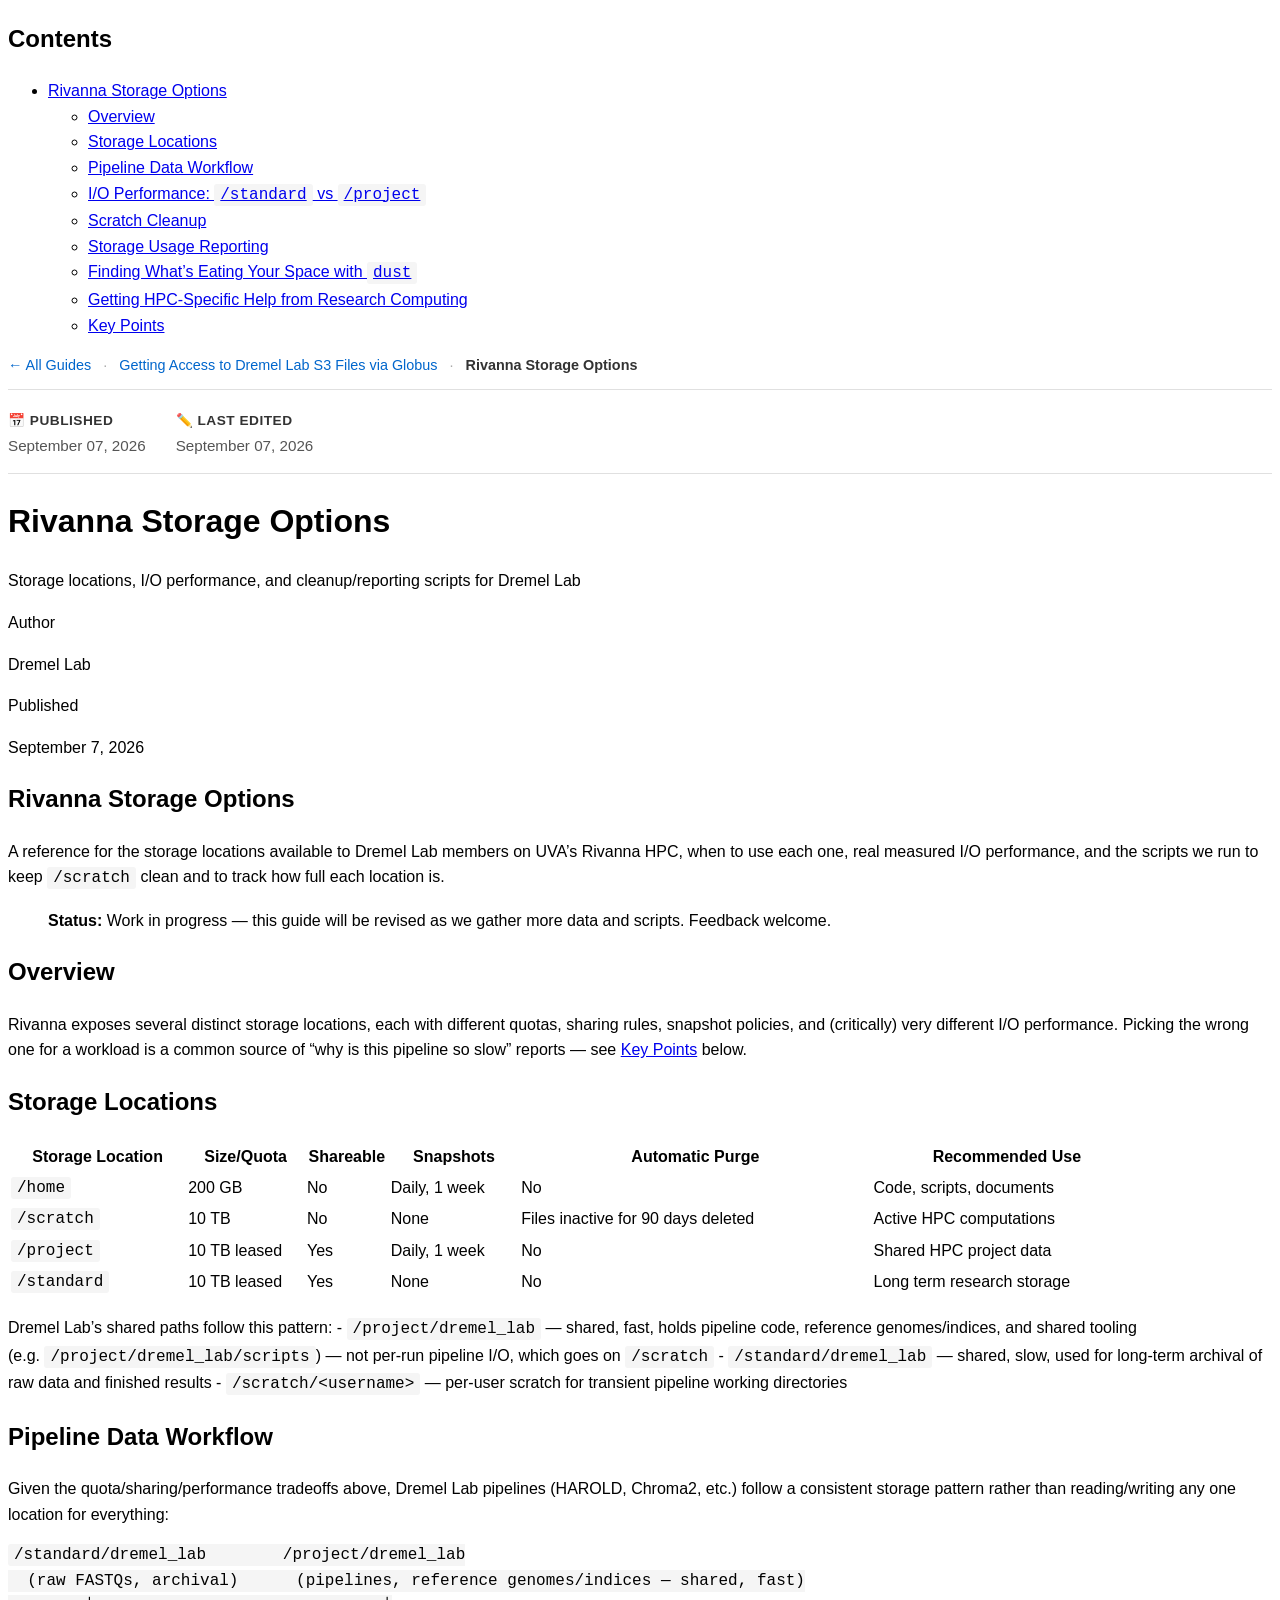
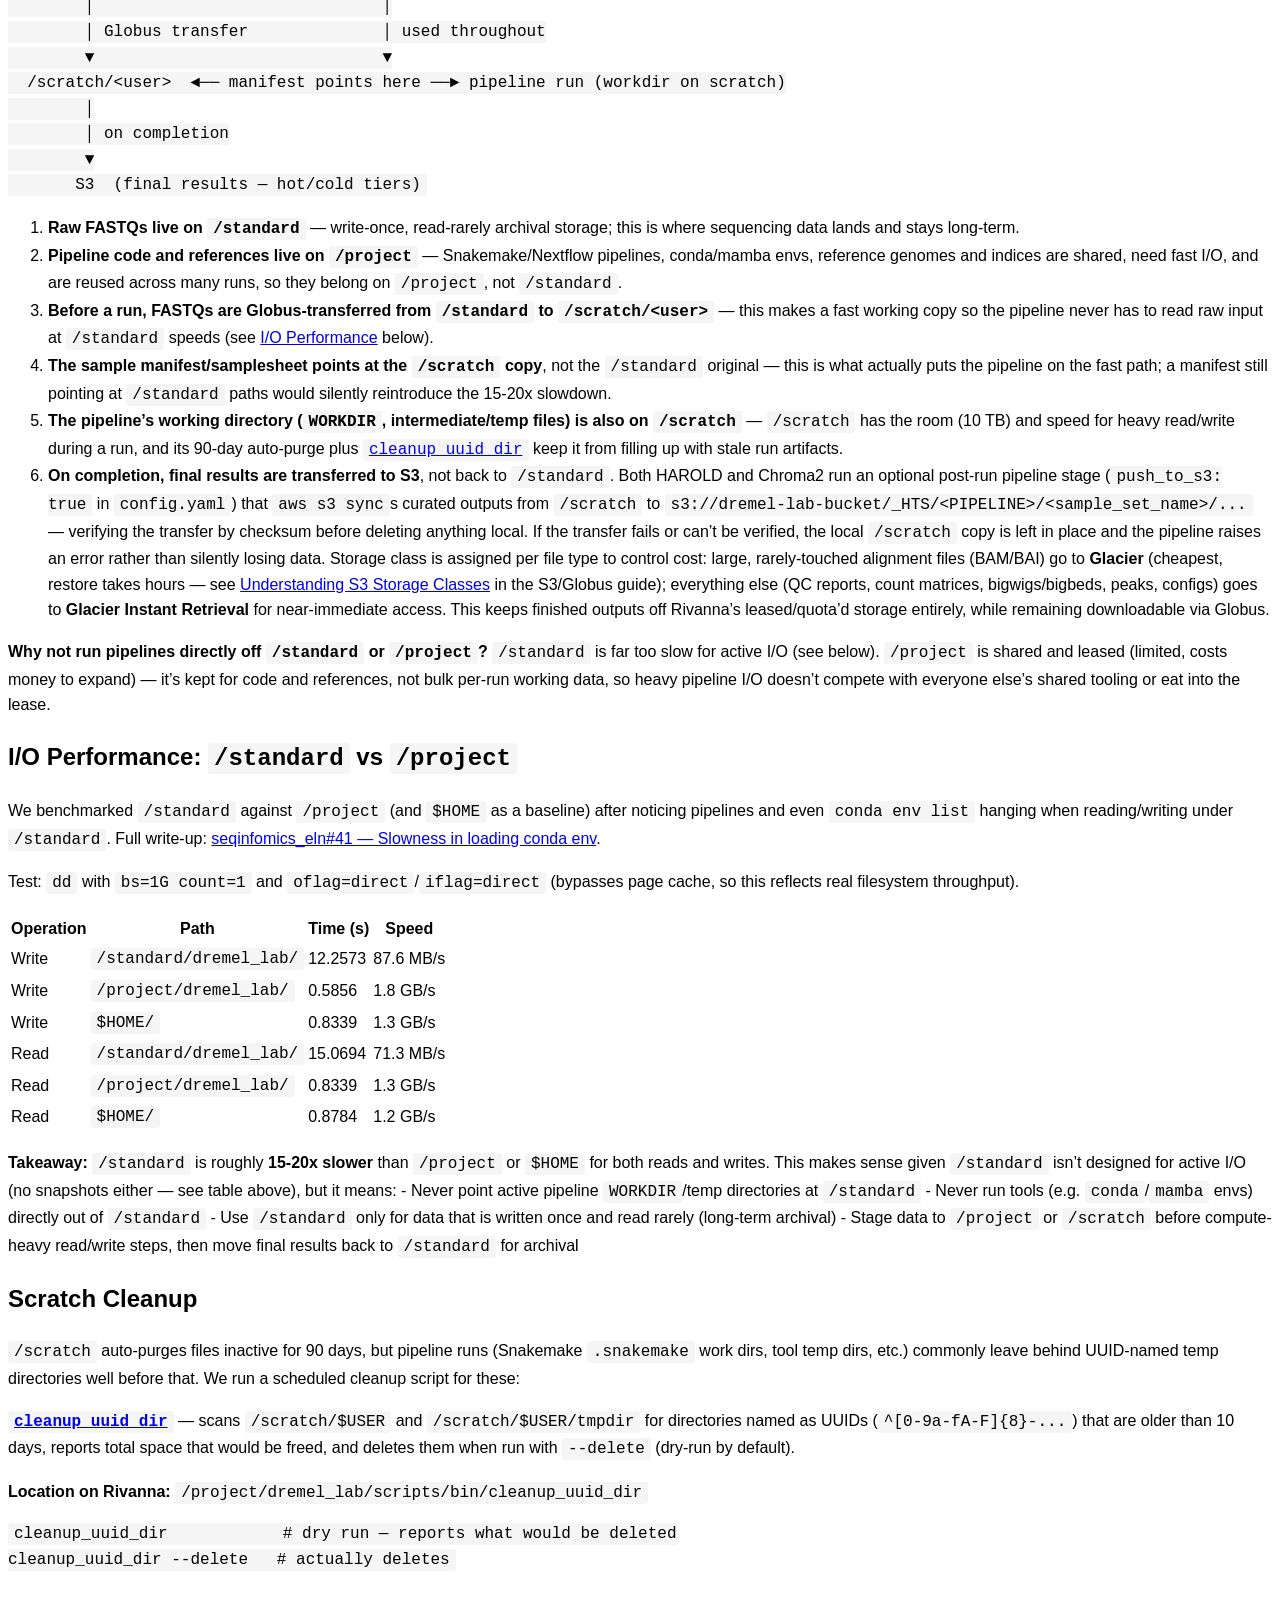
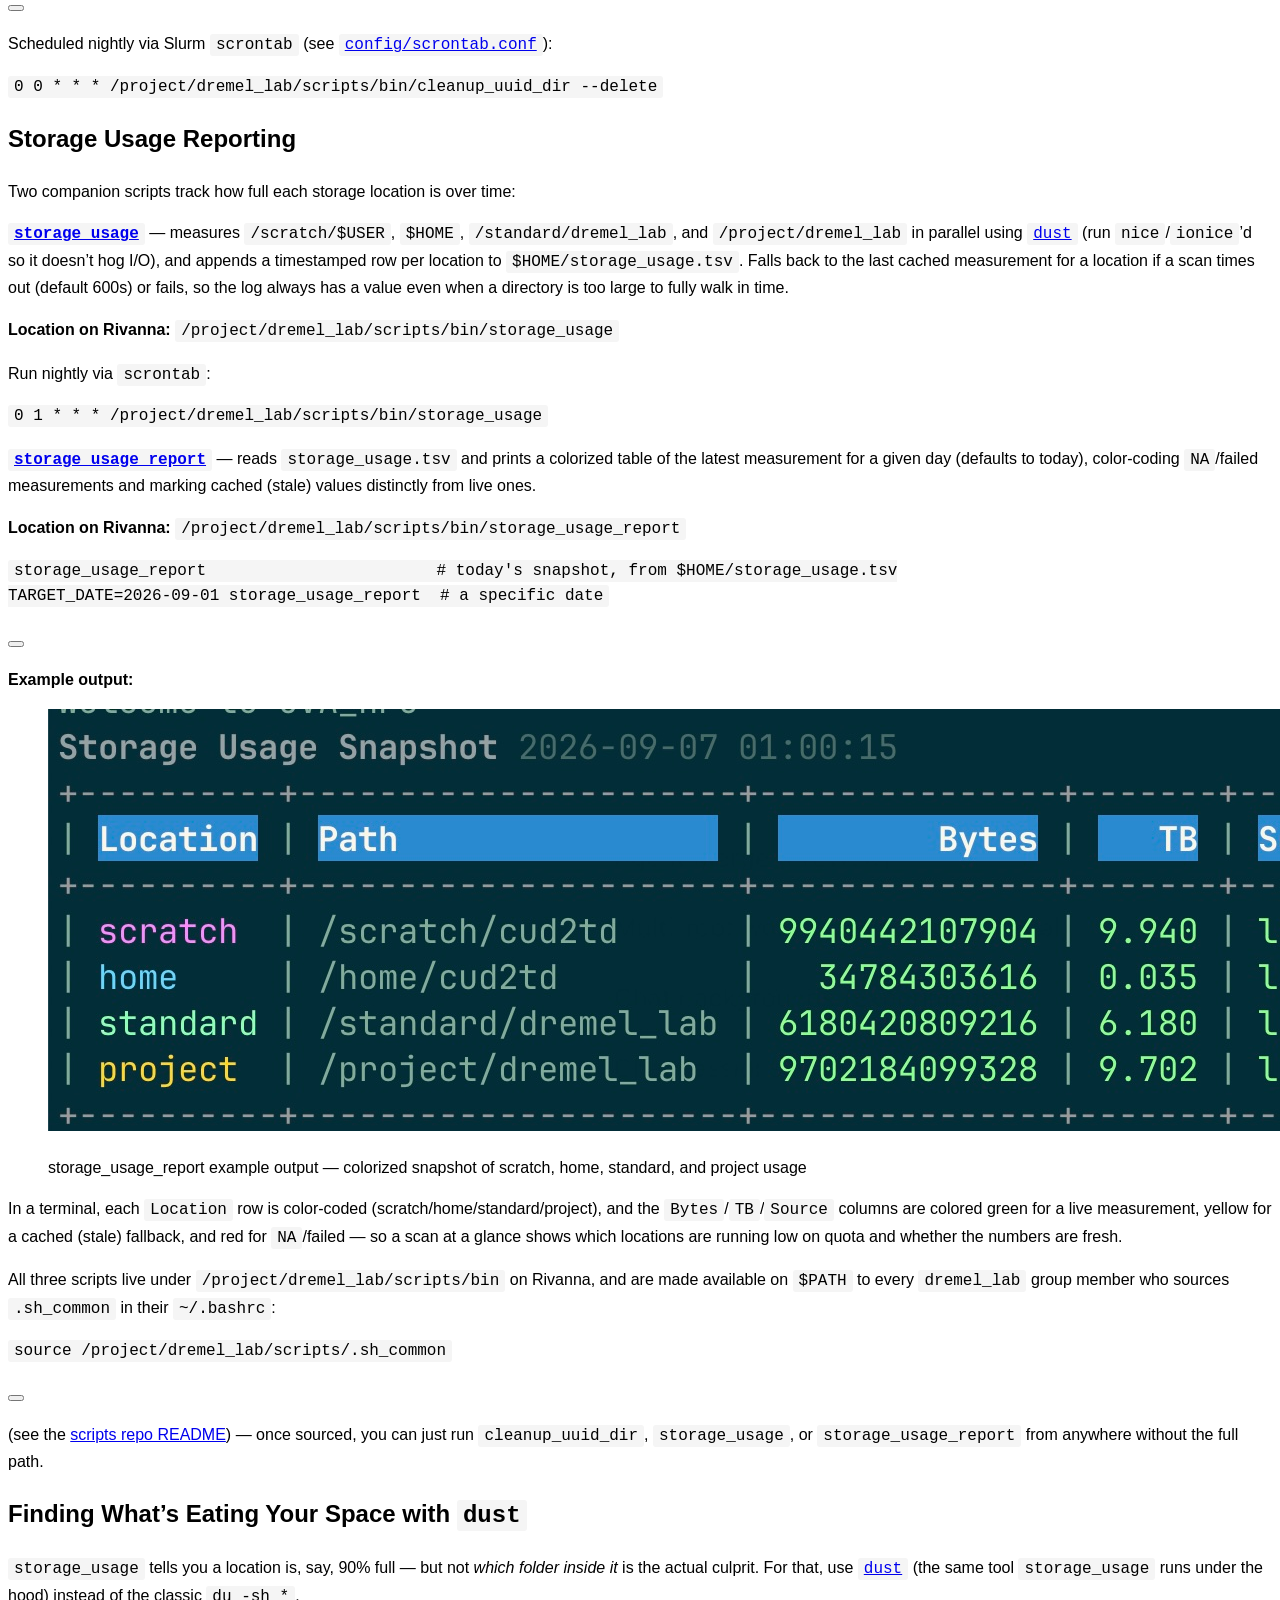
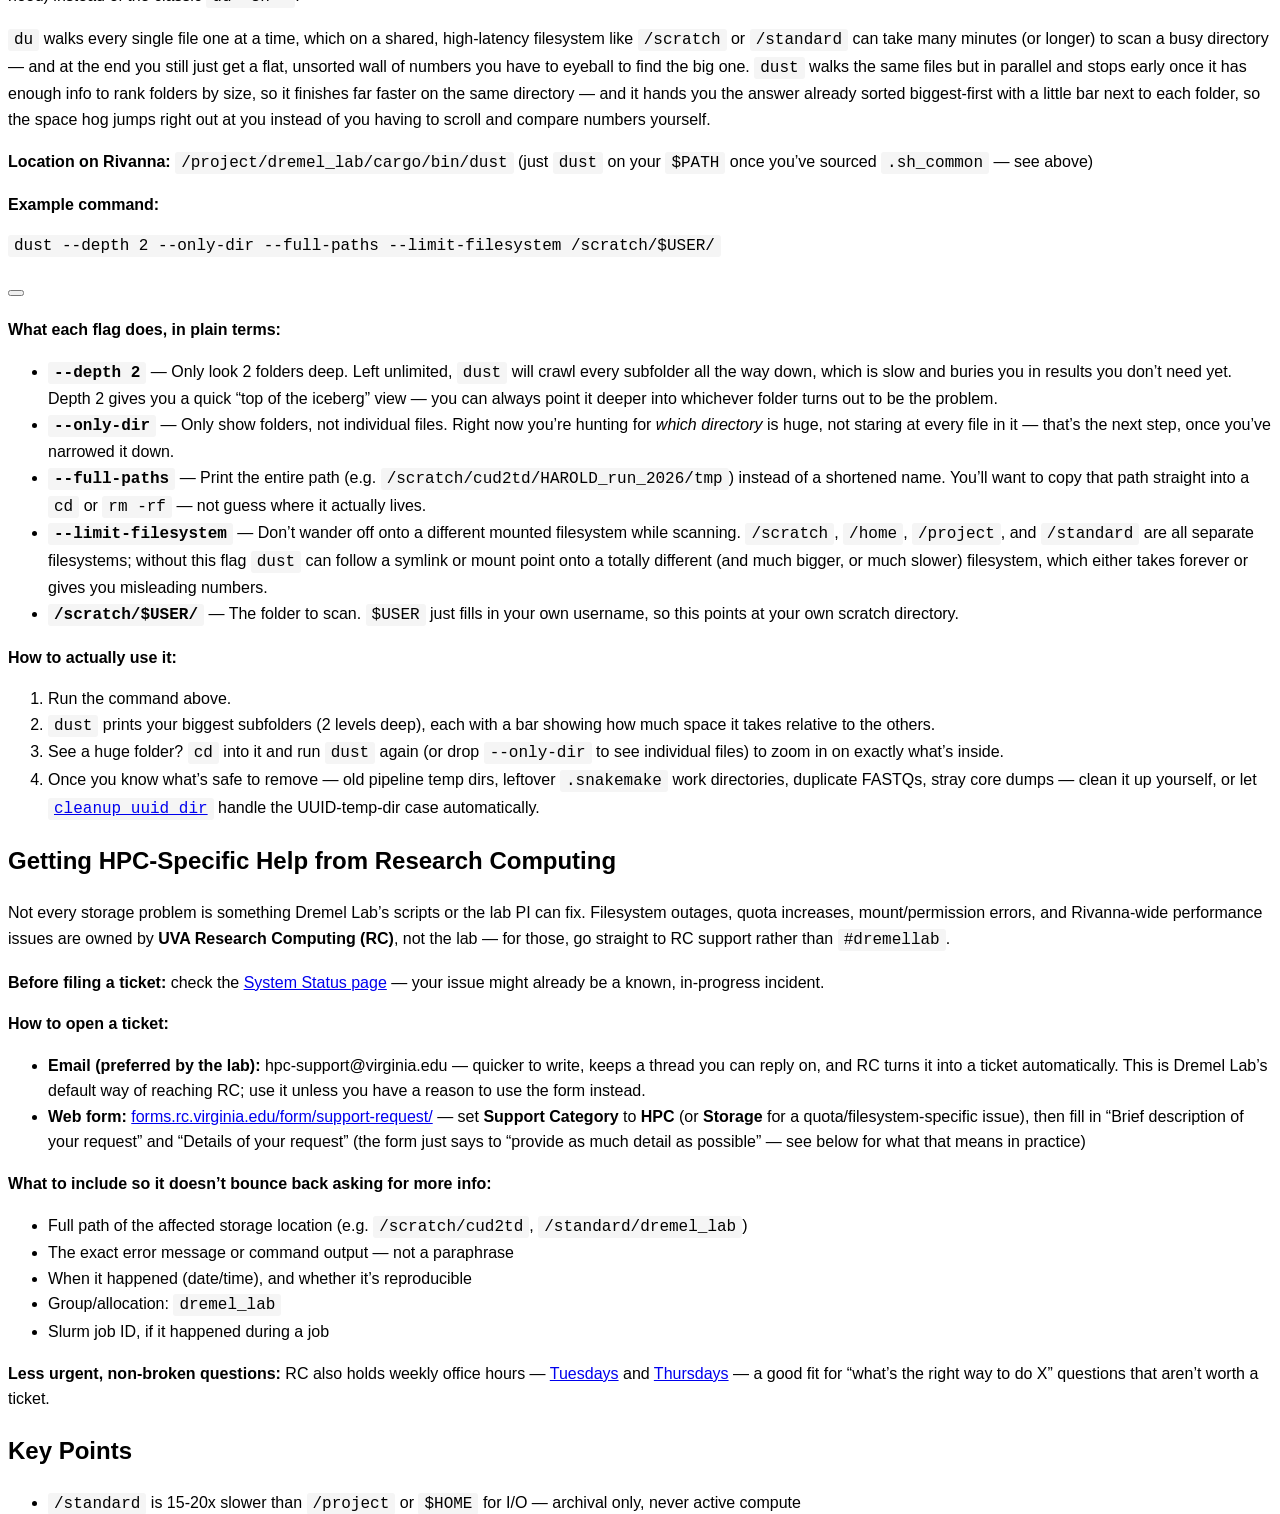
==== commit b1e8bdc5: "Auto: Update guides from markdown and render to HTML" ====
--- a/guides/rivanna-storage-options/rivanna_storage_guide.html
+++ b/guides/rivanna-storage-options/rivanna_storage_guide.html
@@ -2,7 +2,7 @@
 <html xmlns="http://www.w3.org/1999/xhtml" lang="en" xml:lang="en"><head>
 
 <meta charset="utf-8">
-<meta name="generator" content="quarto-1.7.23">
+<meta name="generator" content="quarto-1.10.18">
 
 <meta name="viewport" content="width=device-width, initial-scale=1.0, user-scalable=yes">
 
@@ -11,10 +11,16 @@
 
 <title>Rivanna Storage Options</title>
 <style>
-code{white-space: pre-wrap;}
+/* Default styles provided by pandoc.
+** See https://pandoc.org/MANUAL.html#variables-for-html for config info.
+*/
 span.smallcaps{font-variant: small-caps;}
-div.columns{display: flex; gap: min(4vw, 1.5em);}
-div.column{flex: auto; overflow-x: auto;}
+div.columns{display: flex; gap: 1.5em;}
+div.column{flex: auto;}
+@media screen {
+div.columns{gap: min(4vw, 1.5em);}
+div.column{overflow-x: auto;}
+}
 div.hanging-indent{margin-left: 1.5em; text-indent: -1.5em;}
 ul.task-list{list-style: none;}
 ul.task-list li input[type="checkbox"] {
@@ -67,10 +73,10 @@
 <script src="rivanna_storage_guide_files/libs/quarto-html/tippy.umd.min.js"></script>
 <script src="rivanna_storage_guide_files/libs/quarto-html/anchor.min.js"></script>
 <link href="rivanna_storage_guide_files/libs/quarto-html/tippy.css" rel="stylesheet">
-<link href="rivanna_storage_guide_files/libs/quarto-html/quarto-syntax-highlighting-226bd0f977fa82dfae4534cac220d79a.css" rel="stylesheet" id="quarto-text-highlighting-styles">
+<link href="rivanna_storage_guide_files/libs/quarto-html/quarto-syntax-highlighting-64a204ab8560d761af7679ceaba22944.css" rel="stylesheet" id="quarto-text-highlighting-styles">
 <script src="rivanna_storage_guide_files/libs/bootstrap/bootstrap.min.js"></script>
 <link href="rivanna_storage_guide_files/libs/bootstrap/bootstrap-icons.css" rel="stylesheet">
-<link href="rivanna_storage_guide_files/libs/bootstrap/bootstrap-a563fdec54d0970a76634735bffa3990.min.css" rel="stylesheet" append-hash="true" id="quarto-bootstrap" data-mode="light">
+<link href="rivanna_storage_guide_files/libs/bootstrap/bootstrap-a334795483ace50443b87ff471c1f68b.min.css" rel="stylesheet" append-hash="true" id="quarto-bootstrap" data-mode="light">
 <style>
 body {
   font-family: -apple-system, BlinkMacSystemFont, "Segoe UI", Roboto, "Helvetica Neue", Arial, sans-serif;
@@ -363,8 +369,8 @@
 <p><code>/scratch</code> auto-purges files inactive for 90 days, but pipeline runs (Snakemake <code>.snakemake</code> work dirs, tool temp dirs, etc.) commonly leave behind UUID-named temp directories well before that. We run a scheduled cleanup script for these:</p>
 <p><strong><a href="https://github.com/dremellab/scripts/blob/develop/bin/cleanup_uuid_dir"><code>cleanup_uuid_dir</code></a></strong> — scans <code>/scratch/$USER</code> and <code>/scratch/$USER/tmpdir</code> for directories named as UUIDs (<code>^[0-9a-fA-F]{8}-...</code>) that are older than 10 days, reports total space that would be freed, and deletes them when run with <code>--delete</code> (dry-run by default).</p>
 <p><strong>Location on Rivanna:</strong> <code>/project/dremel_lab/scripts/bin/cleanup_uuid_dir</code></p>
-<div class="sourceCode" id="cb2"><pre class="sourceCode bash code-with-copy"><code class="sourceCode bash"><span id="cb2-1"><a href="#cb2-1" aria-hidden="true" tabindex="-1"></a><span class="ex">cleanup_uuid_dir</span>            <span class="co"># dry run — reports what would be deleted</span></span>
-<span id="cb2-2"><a href="#cb2-2" aria-hidden="true" tabindex="-1"></a><span class="ex">cleanup_uuid_dir</span> <span class="at">--delete</span>   <span class="co"># actually deletes</span></span></code><button title="Copy to Clipboard" class="code-copy-button"><i class="bi"></i></button></pre></div>
+<div class="code-copy-outer-scaffold"><div class="sourceCode" id="cb2"><pre class="sourceCode bash code-with-copy"><code class="sourceCode bash"><span id="cb2-1"><a href="#cb2-1" aria-hidden="true" tabindex="-1"></a><span class="ex">cleanup_uuid_dir</span>            <span class="co"># dry run — reports what would be deleted</span></span>
+<span id="cb2-2"><a href="#cb2-2" aria-hidden="true" tabindex="-1"></a><span class="ex">cleanup_uuid_dir</span> <span class="at">--delete</span>   <span class="co"># actually deletes</span></span></code></pre></div><button title="Copy to Clipboard" class="code-copy-button"><i class="bi"></i></button></div>
 <p>Scheduled nightly via Slurm <code>scrontab</code> (see <a href="https://github.com/dremellab/scripts/blob/develop/config/scrontab.conf"><code>config/scrontab.conf</code></a>):</p>
 <pre><code>0 0 * * * /project/dremel_lab/scripts/bin/cleanup_uuid_dir --delete</code></pre>
 </section>
@@ -377,8 +383,8 @@
 <pre><code>0 1 * * * /project/dremel_lab/scripts/bin/storage_usage</code></pre>
 <p><strong><a href="https://github.com/dremellab/scripts/blob/develop/bin/storage_usage_report"><code>storage_usage_report</code></a></strong> — reads <code>storage_usage.tsv</code> and prints a colorized table of the latest measurement for a given day (defaults to today), color-coding <code>NA</code>/failed measurements and marking cached (stale) values distinctly from live ones.</p>
 <p><strong>Location on Rivanna:</strong> <code>/project/dremel_lab/scripts/bin/storage_usage_report</code></p>
-<div class="sourceCode" id="cb5"><pre class="sourceCode bash code-with-copy"><code class="sourceCode bash"><span id="cb5-1"><a href="#cb5-1" aria-hidden="true" tabindex="-1"></a><span class="ex">storage_usage_report</span>                        <span class="co"># today's snapshot, from $HOME/storage_usage.tsv</span></span>
-<span id="cb5-2"><a href="#cb5-2" aria-hidden="true" tabindex="-1"></a><span class="va">TARGET_DATE</span><span class="op">=</span>2026-09-01 <span class="ex">storage_usage_report</span>  <span class="co"># a specific date</span></span></code><button title="Copy to Clipboard" class="code-copy-button"><i class="bi"></i></button></pre></div>
+<div class="code-copy-outer-scaffold"><div class="sourceCode" id="cb5"><pre class="sourceCode bash code-with-copy"><code class="sourceCode bash"><span id="cb5-1"><a href="#cb5-1" aria-hidden="true" tabindex="-1"></a><span class="ex">storage_usage_report</span>                        <span class="co"># today's snapshot, from $HOME/storage_usage.tsv</span></span>
+<span id="cb5-2"><a href="#cb5-2" aria-hidden="true" tabindex="-1"></a><span class="va">TARGET_DATE</span><span class="op">=</span>2026-09-01 <span class="ex">storage_usage_report</span>  <span class="co"># a specific date</span></span></code></pre></div><button title="Copy to Clipboard" class="code-copy-button"><i class="bi"></i></button></div>
 <p><strong>Example output:</strong></p>
 <div class="quarto-figure quarto-figure-center">
 <figure class="figure">
@@ -388,7 +394,7 @@
 </div>
 <p>In a terminal, each <code>Location</code> row is color-coded (scratch/home/standard/project), and the <code>Bytes</code>/<code>TB</code>/<code>Source</code> columns are colored green for a live measurement, yellow for a cached (stale) fallback, and red for <code>NA</code>/failed — so a scan at a glance shows which locations are running low on quota and whether the numbers are fresh.</p>
 <p>All three scripts live under <code>/project/dremel_lab/scripts/bin</code> on Rivanna, and are made available on <code>$PATH</code> to every <code>dremel_lab</code> group member who sources <code>.sh_common</code> in their <code>~/.bashrc</code>:</p>
-<div class="sourceCode" id="cb6"><pre class="sourceCode bash code-with-copy"><code class="sourceCode bash"><span id="cb6-1"><a href="#cb6-1" aria-hidden="true" tabindex="-1"></a><span class="bu">source</span> /project/dremel_lab/scripts/.sh_common</span></code><button title="Copy to Clipboard" class="code-copy-button"><i class="bi"></i></button></pre></div>
+<div class="code-copy-outer-scaffold"><div class="sourceCode" id="cb6"><pre class="sourceCode bash code-with-copy"><code class="sourceCode bash"><span id="cb6-1"><a href="#cb6-1" aria-hidden="true" tabindex="-1"></a><span class="bu">source</span> /project/dremel_lab/scripts/.sh_common</span></code></pre></div><button title="Copy to Clipboard" class="code-copy-button"><i class="bi"></i></button></div>
 <p>(see the <a href="https://github.com/dremellab/scripts/blob/develop/README.md">scripts repo README</a>) — once sourced, you can just run <code>cleanup_uuid_dir</code>, <code>storage_usage</code>, or <code>storage_usage_report</code> from anywhere without the full path.</p>
 </section>
 <section id="finding-whats-eating-your-space-with-dust" class="level2">
@@ -397,7 +403,7 @@
 <p><code>du</code> walks every single file one at a time, which on a shared, high-latency filesystem like <code>/scratch</code> or <code>/standard</code> can take many minutes (or longer) to scan a busy directory — and at the end you still just get a flat, unsorted wall of numbers you have to eyeball to find the big one. <code>dust</code> walks the same files but in parallel and stops early once it has enough info to rank folders by size, so it finishes far faster on the same directory — and it hands you the answer already sorted biggest-first with a little bar next to each folder, so the space hog jumps right out at you instead of you having to scroll and compare numbers yourself.</p>
 <p><strong>Location on Rivanna:</strong> <code>/project/dremel_lab/cargo/bin/dust</code> (just <code>dust</code> on your <code>$PATH</code> once you’ve sourced <code>.sh_common</code> — see above)</p>
 <p><strong>Example command:</strong></p>
-<div class="sourceCode" id="cb7"><pre class="sourceCode bash code-with-copy"><code class="sourceCode bash"><span id="cb7-1"><a href="#cb7-1" aria-hidden="true" tabindex="-1"></a><span class="ex">dust</span> <span class="at">--depth</span> 2 <span class="at">--only-dir</span> <span class="at">--full-paths</span> <span class="at">--limit-filesystem</span> /scratch/<span class="va">$USER</span>/</span></code><button title="Copy to Clipboard" class="code-copy-button"><i class="bi"></i></button></pre></div>
+<div class="code-copy-outer-scaffold"><div class="sourceCode" id="cb7"><pre class="sourceCode bash code-with-copy"><code class="sourceCode bash"><span id="cb7-1"><a href="#cb7-1" aria-hidden="true" tabindex="-1"></a><span class="ex">dust</span> <span class="at">--depth</span> 2 <span class="at">--only-dir</span> <span class="at">--full-paths</span> <span class="at">--limit-filesystem</span> /scratch/<span class="va">$USER</span>/</span></code></pre></div><button title="Copy to Clipboard" class="code-copy-button"><i class="bi"></i></button></div>
 <p><strong>What each flag does, in plain terms:</strong></p>
 <ul>
 <li><strong><code>--depth 2</code></strong> — Only look 2 folders deep. Left unlimited, <code>dust</code> will crawl every subfolder all the way down, which is slow and buries you in results you don’t need yet. Depth 2 gives you a quick “top of the iceberg” view — you can always point it deeper into whichever folder turns out to be the problem.</li>
@@ -499,13 +505,14 @@
       e.clearSelection();
     }
     const getTextToCopy = function(trigger) {
-        const codeEl = trigger.previousElementSibling.cloneNode(true);
-        for (const childEl of codeEl.children) {
-          if (isCodeAnnotation(childEl)) {
-            childEl.remove();
-          }
-        }
-        return codeEl.innerText;
+      const outerScaffold = trigger.parentElement.cloneNode(true);
+      const codeEl = outerScaffold.querySelector('code');
+      for (const childEl of codeEl.children) {
+        if (isCodeAnnotation(childEl)) {
+          childEl.remove();
+        }
+      }
+      return codeEl.innerText;
     }
     const clipboard = new window.ClipboardJS('.code-copy-button:not([data-in-quarto-modal])', {
       text: getTextToCopy
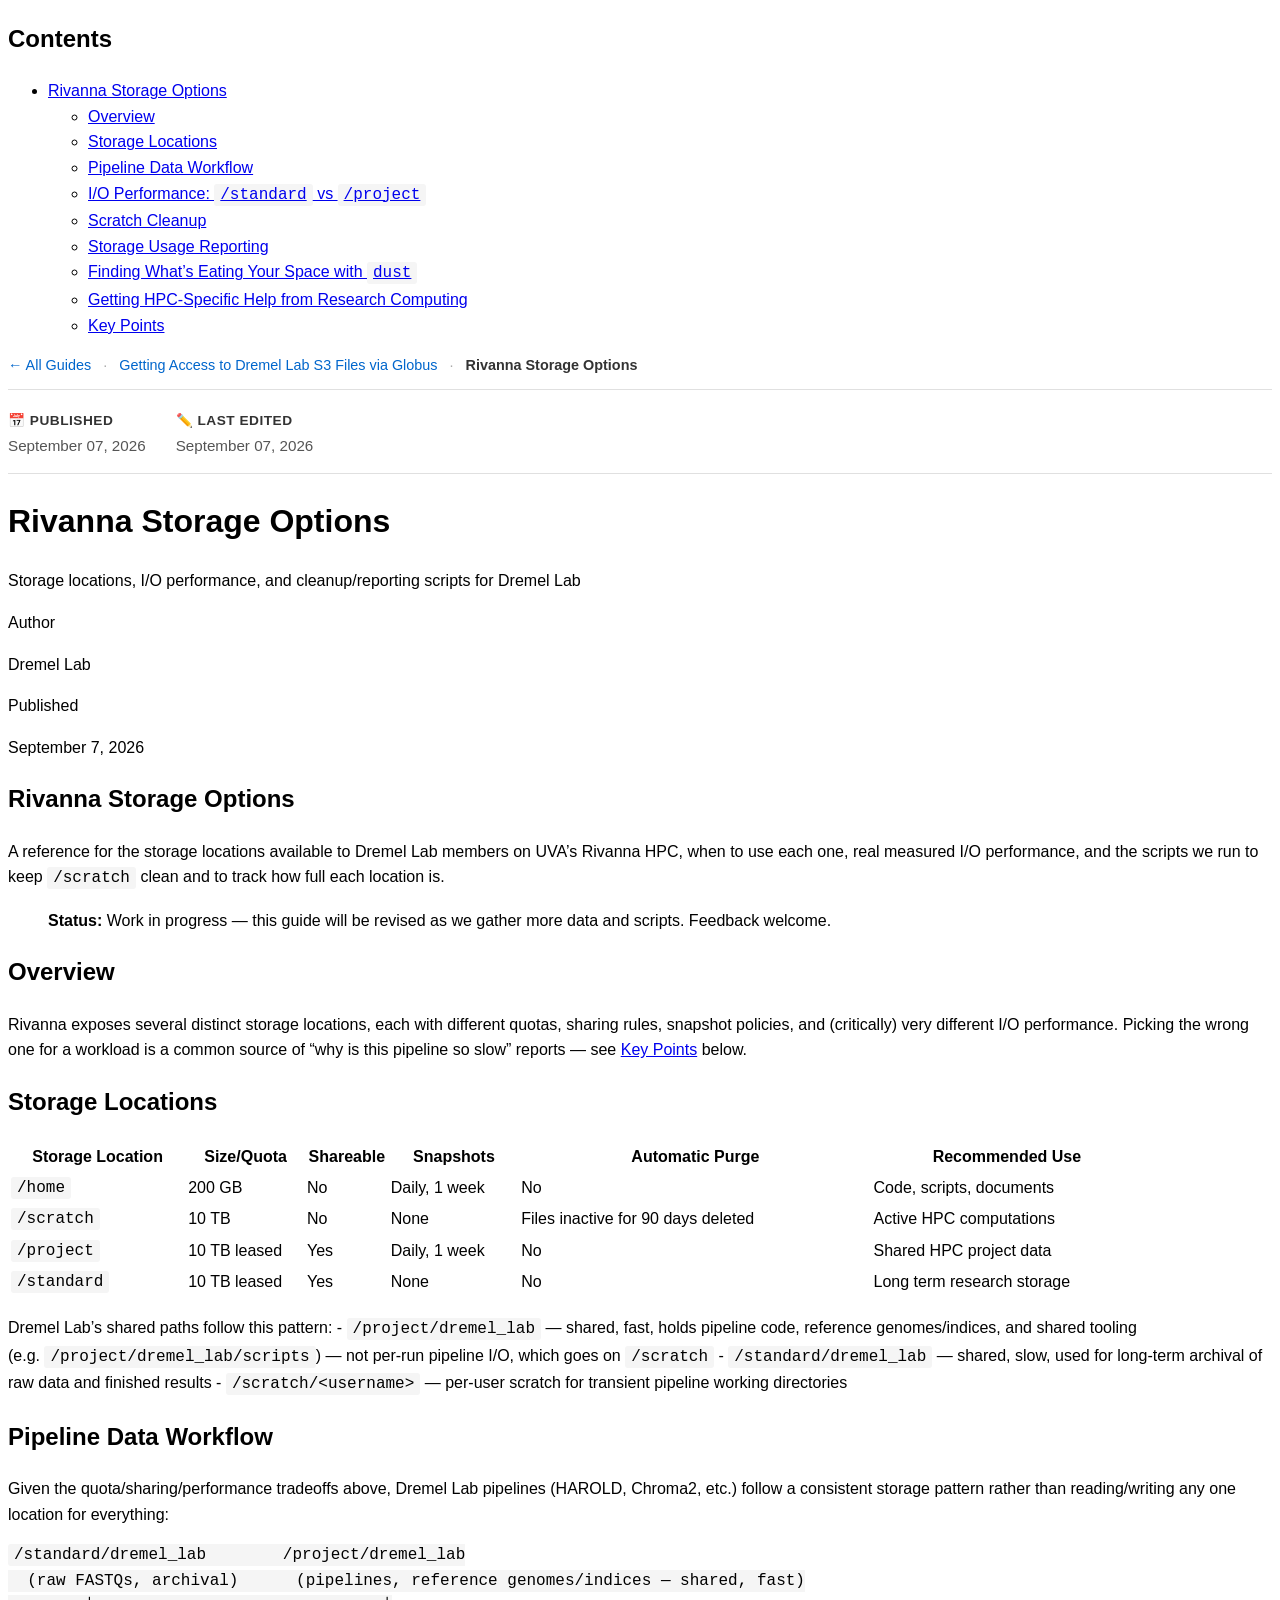
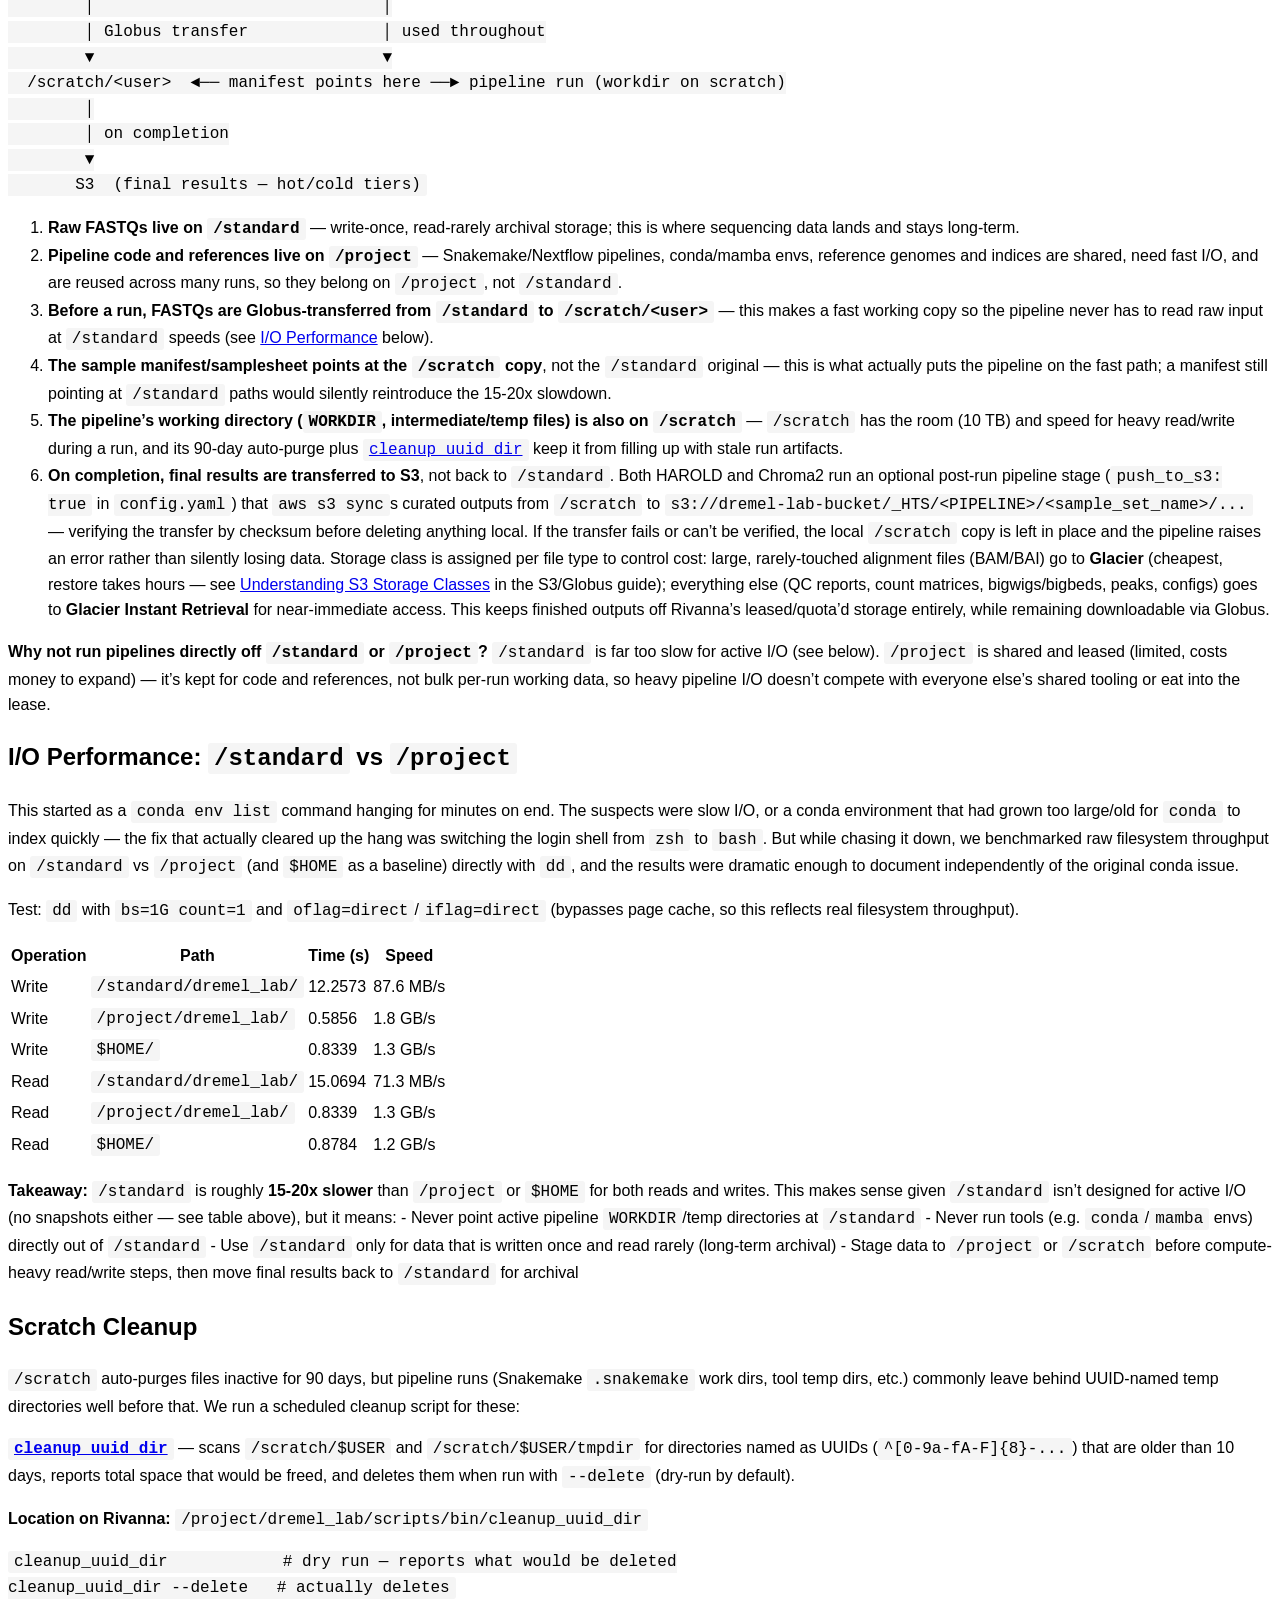
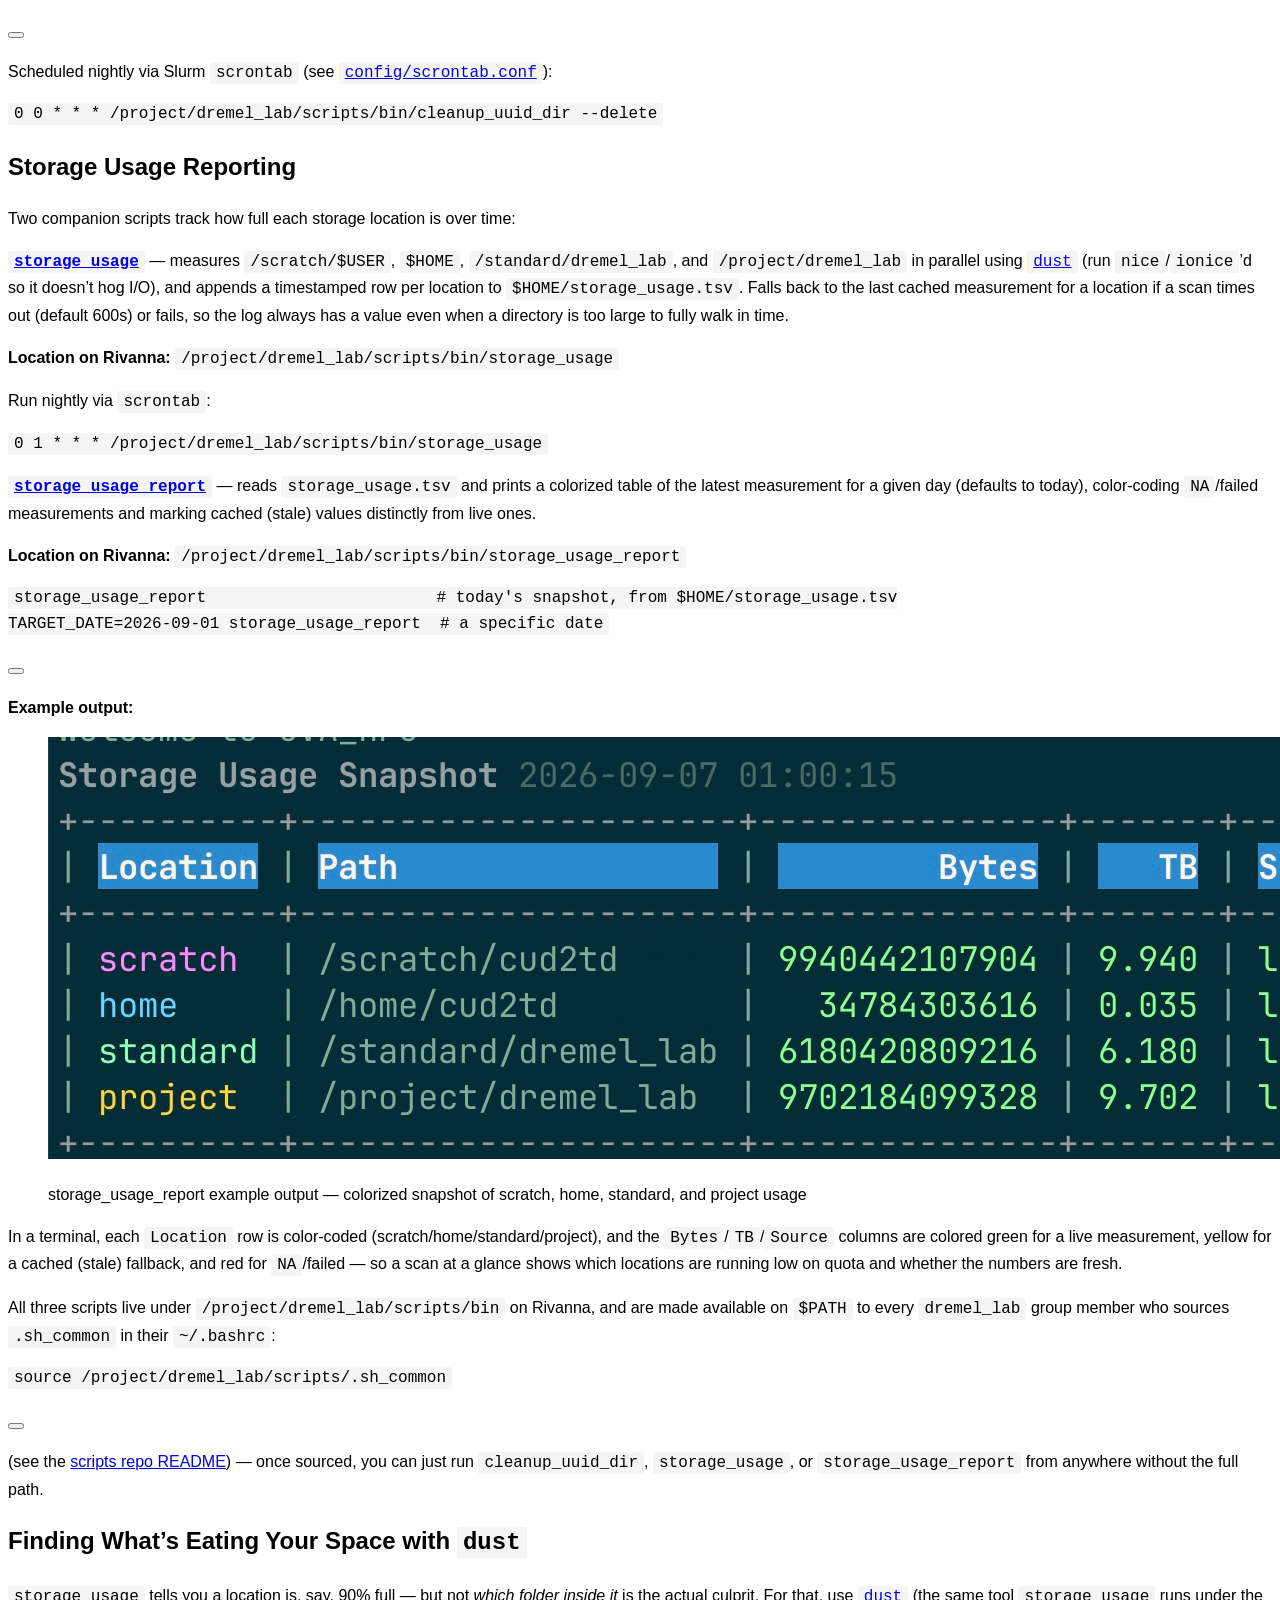
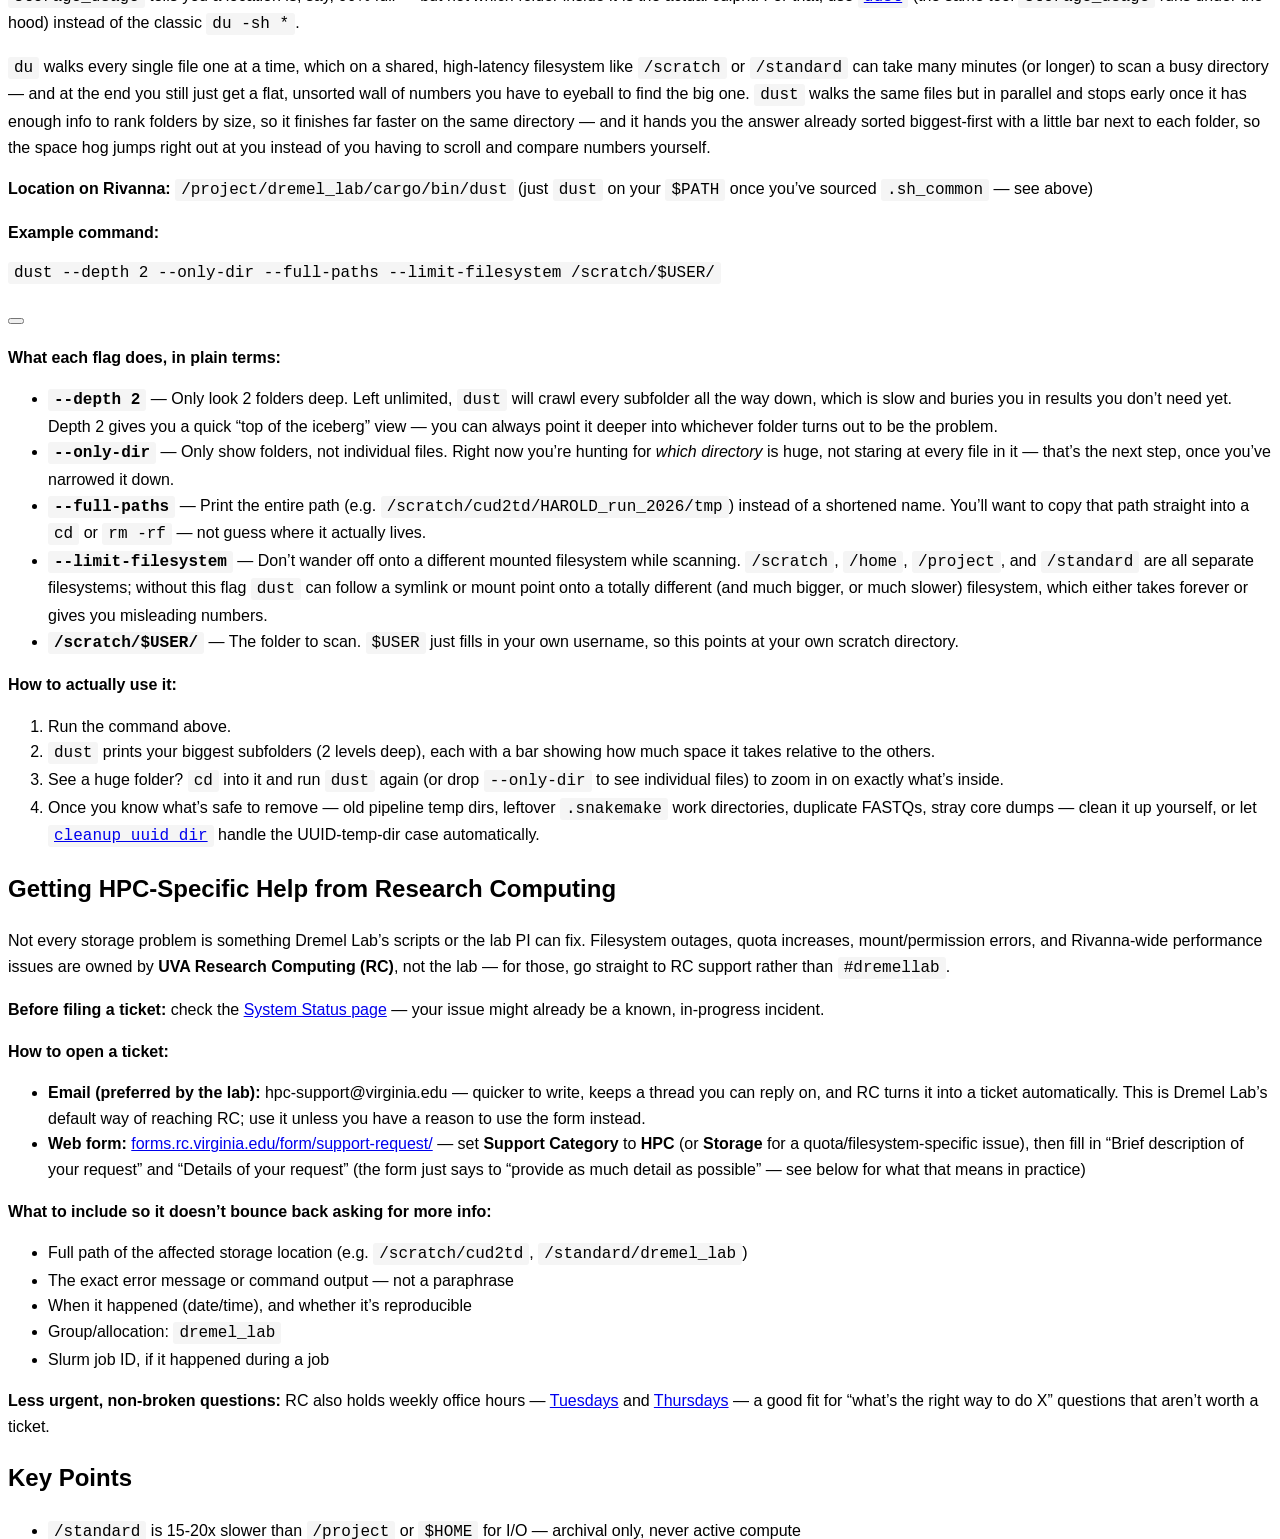
==== commit 734dc7ba: "Scrub remaining bare issue/ticket citations, inline their content instead - Rivanna guide: the I/O b" ====
--- a/guides/rivanna-storage-options/rivanna_storage_guide.html
+++ b/guides/rivanna-storage-options/rivanna_storage_guide.html
@@ -312,7 +312,7 @@
 </section>
 <section id="io-performance-standard-vs-project" class="level2">
 <h2 class="anchored" data-anchor-id="io-performance-standard-vs-project">I/O Performance: <code>/standard</code> vs <code>/project</code></h2>
-<p>We benchmarked <code>/standard</code> against <code>/project</code> (and <code>$HOME</code> as a baseline) after noticing pipelines and even <code>conda env list</code> hanging when reading/writing under <code>/standard</code>. Full write-up: <a href="https://github.com/dremellab/seqinfomics_eln/issues/41">seqinfomics_eln#41 — Slowness in loading conda env</a>.</p>
+<p>This started as a <code>conda env list</code> command hanging for minutes on end. The suspects were slow I/O, or a conda environment that had grown too large/old for <code>conda</code> to index quickly — the fix that actually cleared up the hang was switching the login shell from <code>zsh</code> to <code>bash</code>. But while chasing it down, we benchmarked raw filesystem throughput on <code>/standard</code> vs <code>/project</code> (and <code>$HOME</code> as a baseline) directly with <code>dd</code>, and the results were dramatic enough to document independently of the original conda issue.</p>
 <p>Test: <code>dd</code> with <code>bs=1G count=1</code> and <code>oflag=direct</code>/<code>iflag=direct</code> (bypasses page cache, so this reflects real filesystem throughput).</p>
 <table class="caption-top table">
 <thead>
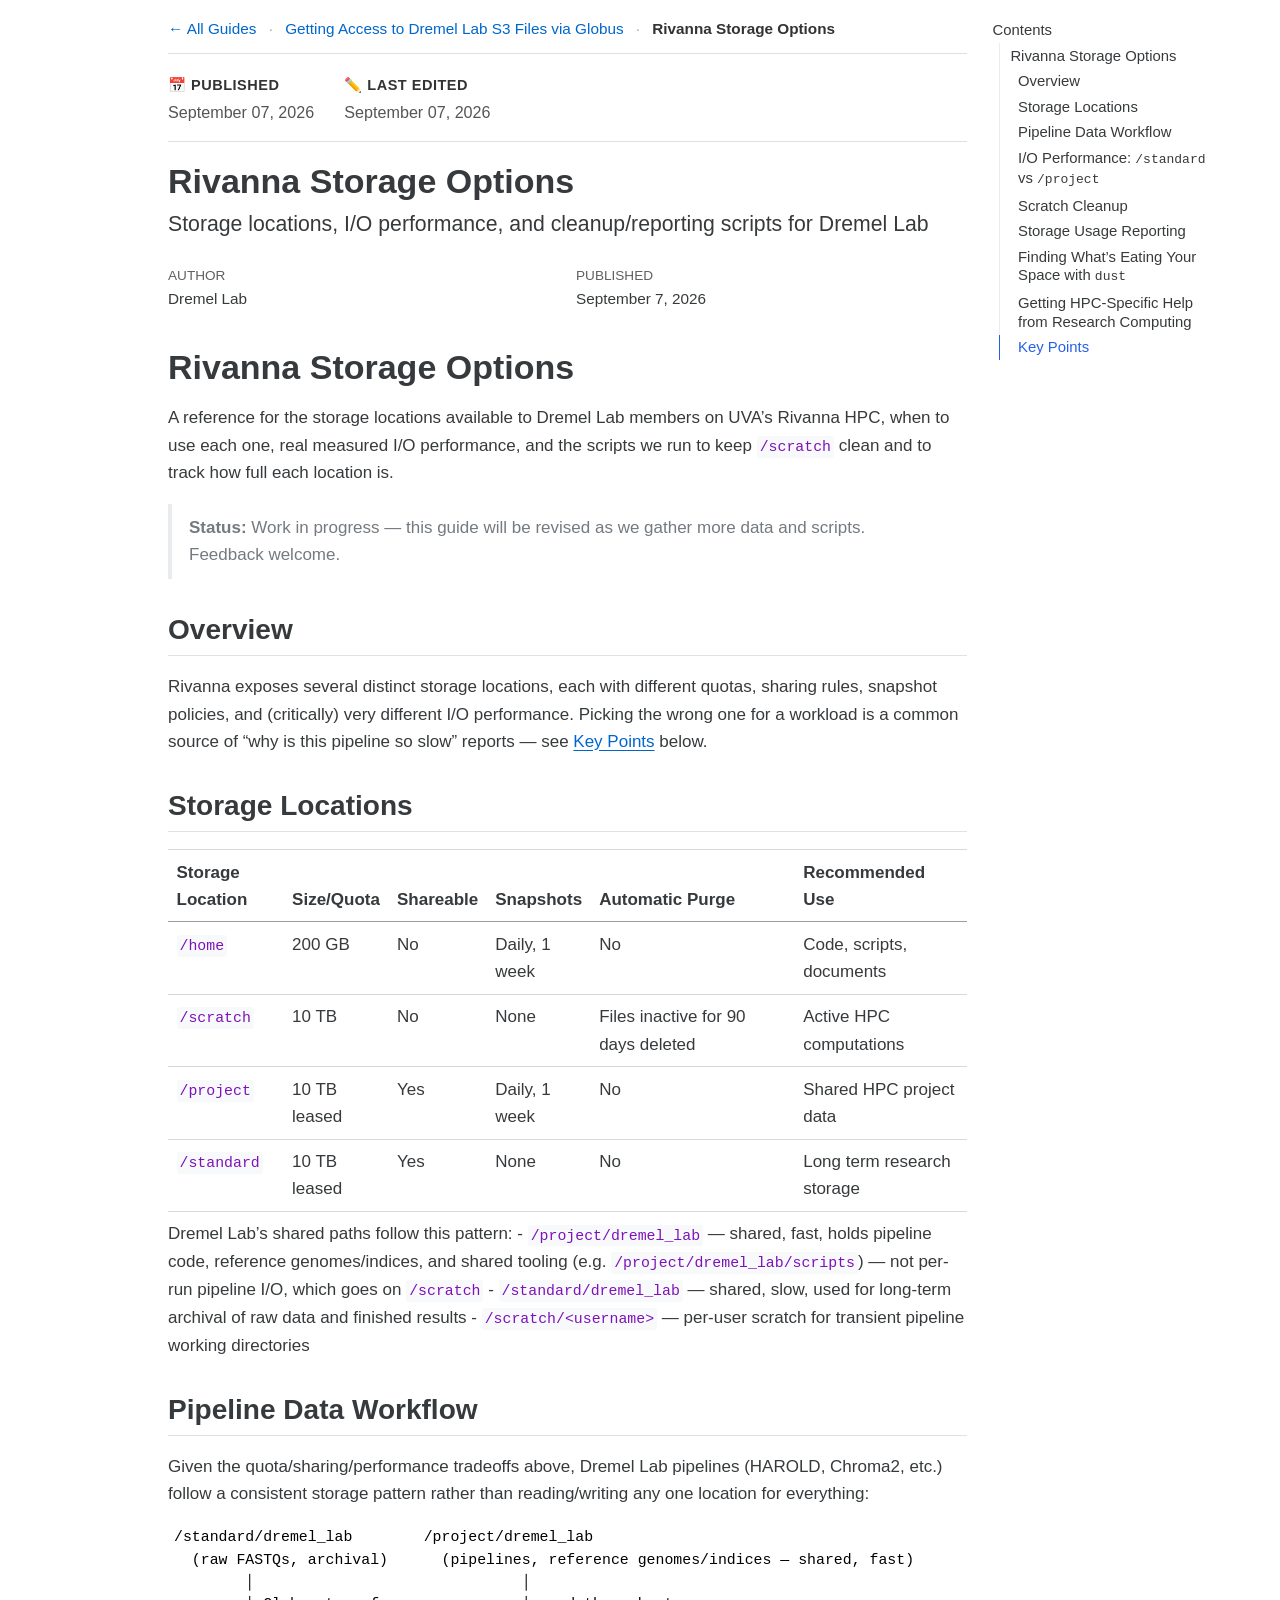
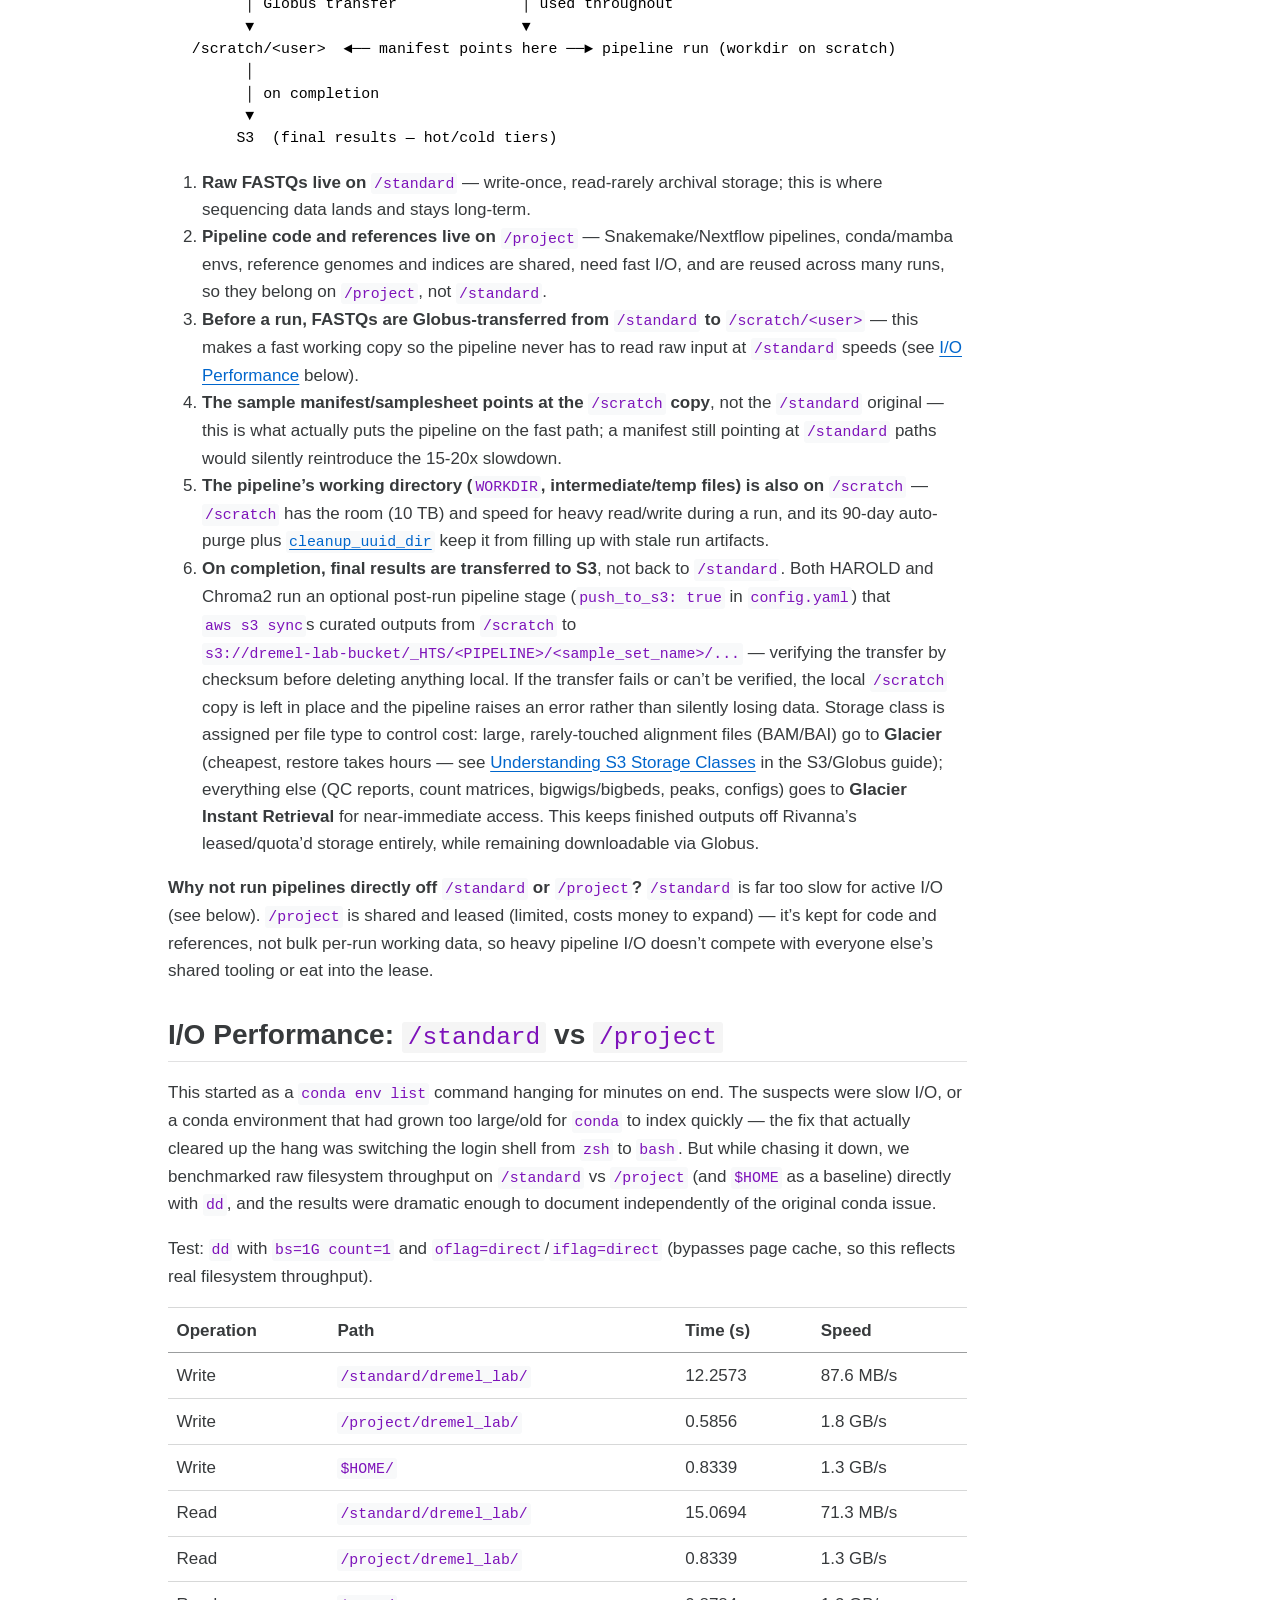
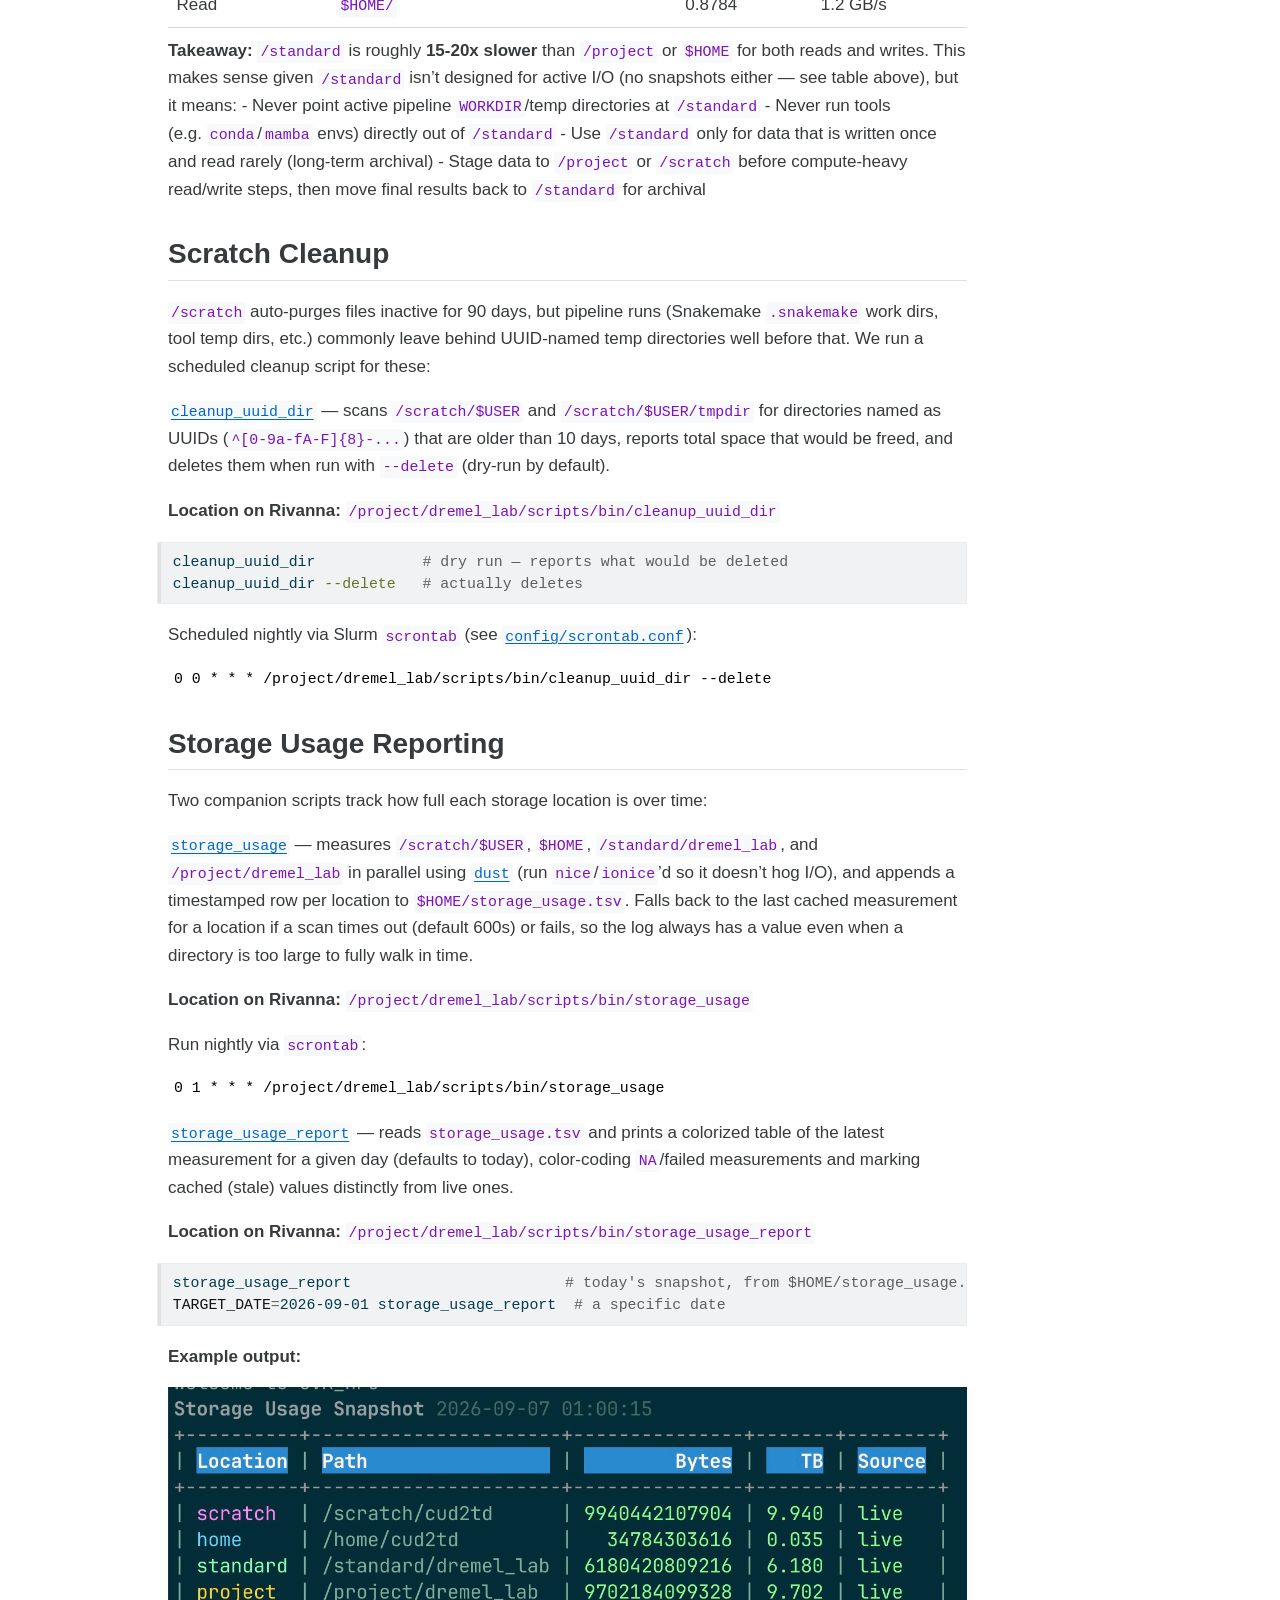
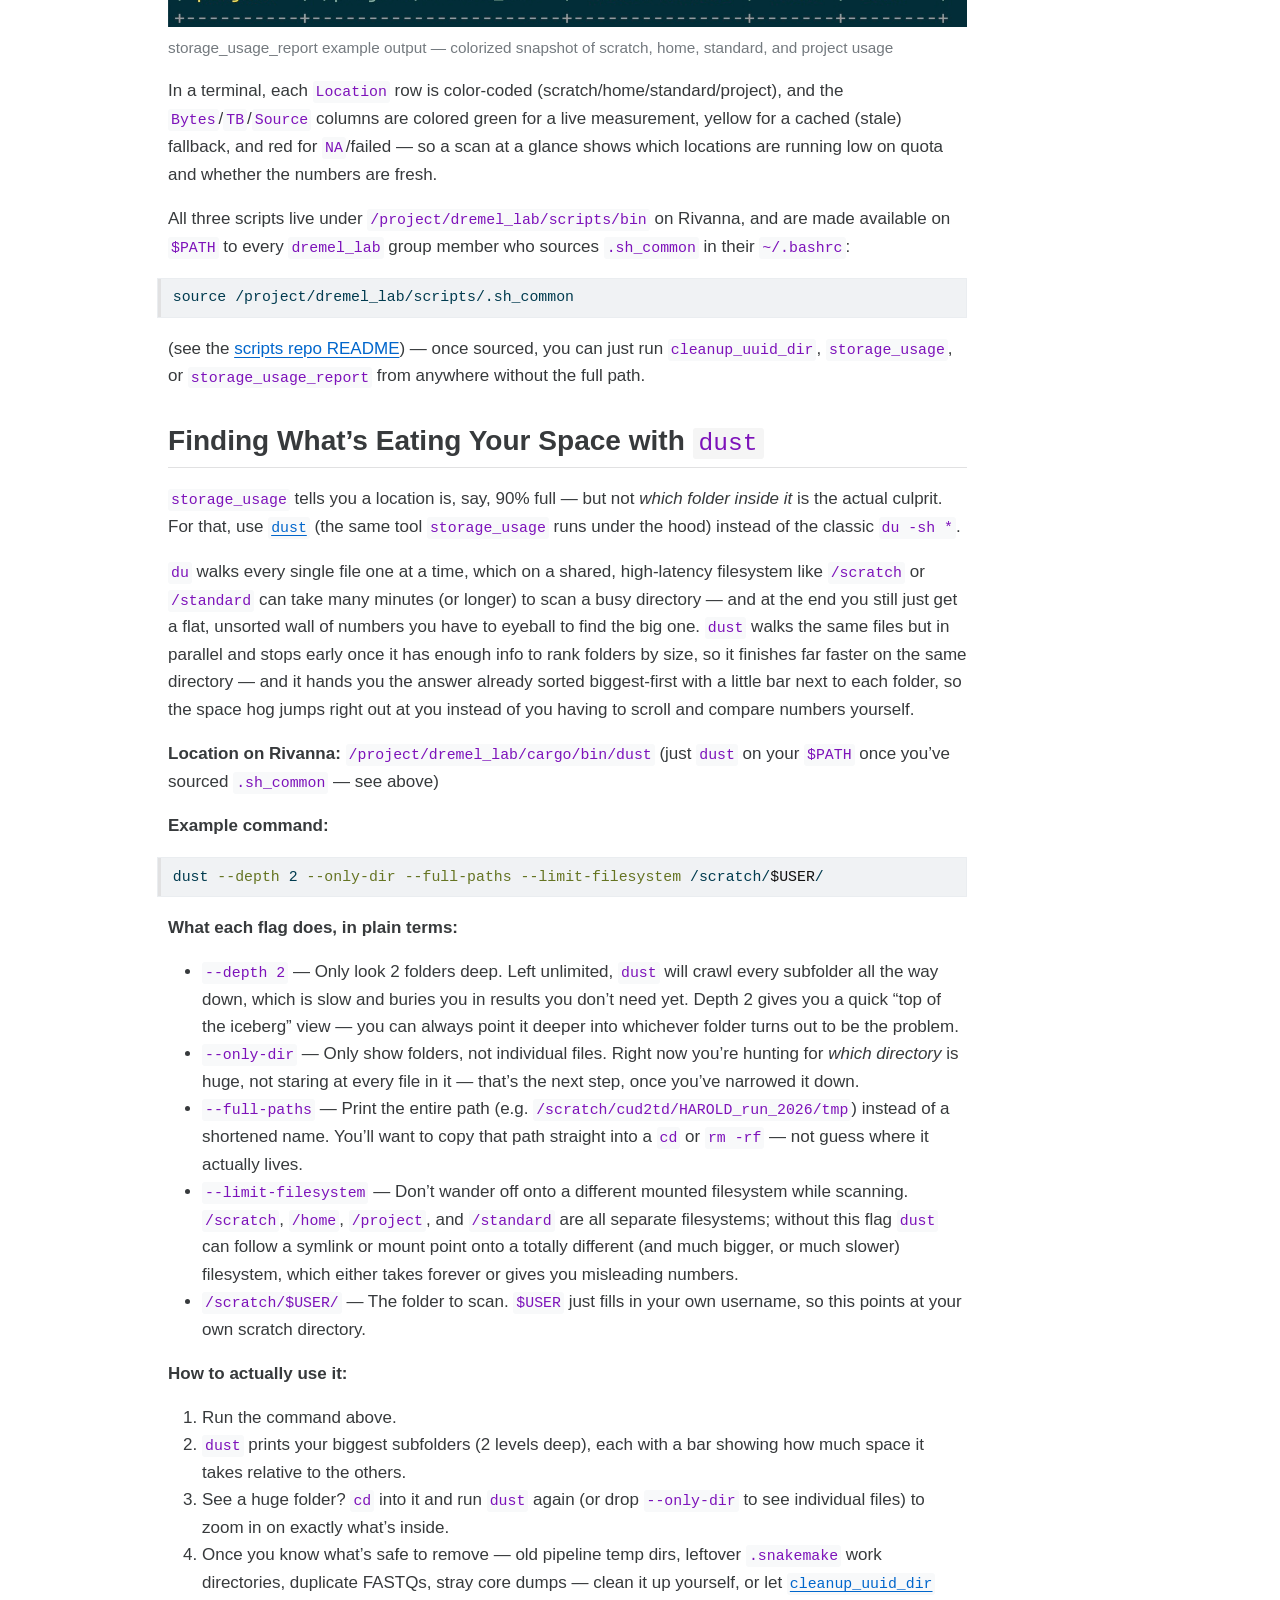
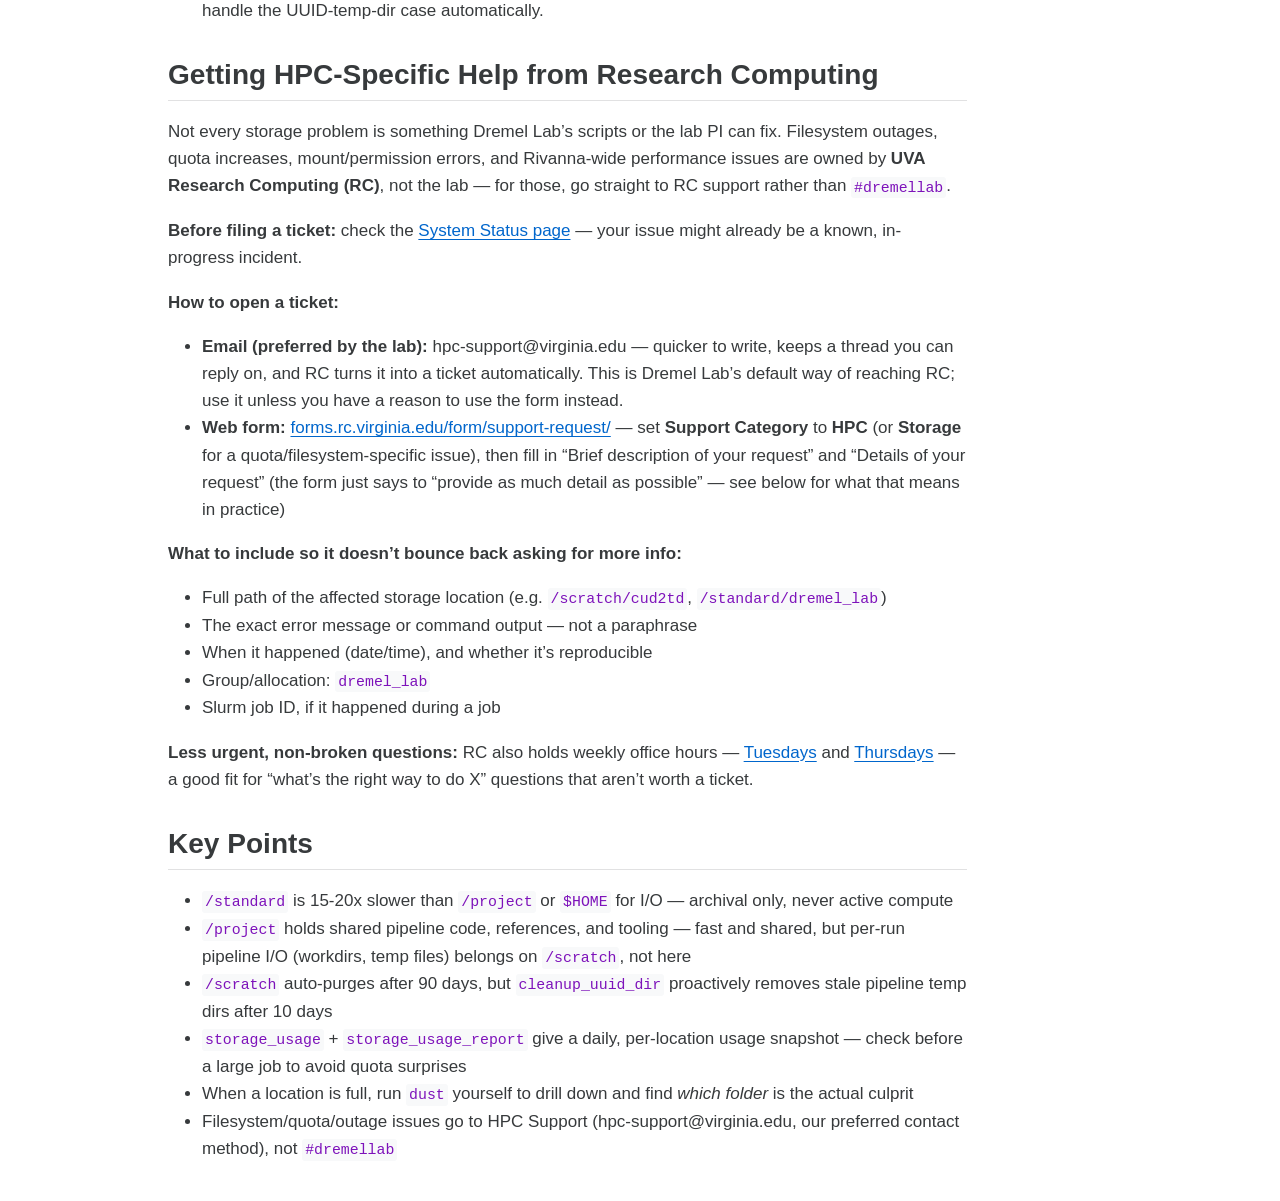
==== commit 4b68b62e: "Re-render rivanna_storage_guide.html Co-Authored-By: Claude Sonnet 5 <noreply@anthropic.com>" ====
--- a/guides/rivanna-storage-options/rivanna_storage_guide.html
+++ b/guides/rivanna-storage-options/rivanna_storage_guide.html
@@ -2,7 +2,7 @@
 <html xmlns="http://www.w3.org/1999/xhtml" lang="en" xml:lang="en"><head>
 
 <meta charset="utf-8">
-<meta name="generator" content="quarto-1.10.18">
+<meta name="generator" content="quarto-1.7.23">
 
 <meta name="viewport" content="width=device-width, initial-scale=1.0, user-scalable=yes">
 
@@ -11,16 +11,10 @@
 
 <title>Rivanna Storage Options</title>
 <style>
-/* Default styles provided by pandoc.
-** See https://pandoc.org/MANUAL.html#variables-for-html for config info.
-*/
+code{white-space: pre-wrap;}
 span.smallcaps{font-variant: small-caps;}
-div.columns{display: flex; gap: 1.5em;}
-div.column{flex: auto;}
-@media screen {
-div.columns{gap: min(4vw, 1.5em);}
-div.column{overflow-x: auto;}
-}
+div.columns{display: flex; gap: min(4vw, 1.5em);}
+div.column{flex: auto; overflow-x: auto;}
 div.hanging-indent{margin-left: 1.5em; text-indent: -1.5em;}
 ul.task-list{list-style: none;}
 ul.task-list li input[type="checkbox"] {
@@ -73,10 +67,10 @@
 <script src="rivanna_storage_guide_files/libs/quarto-html/tippy.umd.min.js"></script>
 <script src="rivanna_storage_guide_files/libs/quarto-html/anchor.min.js"></script>
 <link href="rivanna_storage_guide_files/libs/quarto-html/tippy.css" rel="stylesheet">
-<link href="rivanna_storage_guide_files/libs/quarto-html/quarto-syntax-highlighting-64a204ab8560d761af7679ceaba22944.css" rel="stylesheet" id="quarto-text-highlighting-styles">
+<link href="rivanna_storage_guide_files/libs/quarto-html/quarto-syntax-highlighting-226bd0f977fa82dfae4534cac220d79a.css" rel="stylesheet" id="quarto-text-highlighting-styles">
 <script src="rivanna_storage_guide_files/libs/bootstrap/bootstrap.min.js"></script>
 <link href="rivanna_storage_guide_files/libs/bootstrap/bootstrap-icons.css" rel="stylesheet">
-<link href="rivanna_storage_guide_files/libs/bootstrap/bootstrap-a334795483ace50443b87ff471c1f68b.min.css" rel="stylesheet" append-hash="true" id="quarto-bootstrap" data-mode="light">
+<link href="rivanna_storage_guide_files/libs/bootstrap/bootstrap-a563fdec54d0970a76634735bffa3990.min.css" rel="stylesheet" append-hash="true" id="quarto-bootstrap" data-mode="light">
 <style>
 body {
   font-family: -apple-system, BlinkMacSystemFont, "Segoe UI", Roboto, "Helvetica Neue", Arial, sans-serif;
@@ -369,8 +363,8 @@
 <p><code>/scratch</code> auto-purges files inactive for 90 days, but pipeline runs (Snakemake <code>.snakemake</code> work dirs, tool temp dirs, etc.) commonly leave behind UUID-named temp directories well before that. We run a scheduled cleanup script for these:</p>
 <p><strong><a href="https://github.com/dremellab/scripts/blob/develop/bin/cleanup_uuid_dir"><code>cleanup_uuid_dir</code></a></strong> — scans <code>/scratch/$USER</code> and <code>/scratch/$USER/tmpdir</code> for directories named as UUIDs (<code>^[0-9a-fA-F]{8}-...</code>) that are older than 10 days, reports total space that would be freed, and deletes them when run with <code>--delete</code> (dry-run by default).</p>
 <p><strong>Location on Rivanna:</strong> <code>/project/dremel_lab/scripts/bin/cleanup_uuid_dir</code></p>
-<div class="code-copy-outer-scaffold"><div class="sourceCode" id="cb2"><pre class="sourceCode bash code-with-copy"><code class="sourceCode bash"><span id="cb2-1"><a href="#cb2-1" aria-hidden="true" tabindex="-1"></a><span class="ex">cleanup_uuid_dir</span>            <span class="co"># dry run — reports what would be deleted</span></span>
-<span id="cb2-2"><a href="#cb2-2" aria-hidden="true" tabindex="-1"></a><span class="ex">cleanup_uuid_dir</span> <span class="at">--delete</span>   <span class="co"># actually deletes</span></span></code></pre></div><button title="Copy to Clipboard" class="code-copy-button"><i class="bi"></i></button></div>
+<div class="sourceCode" id="cb2"><pre class="sourceCode bash code-with-copy"><code class="sourceCode bash"><span id="cb2-1"><a href="#cb2-1" aria-hidden="true" tabindex="-1"></a><span class="ex">cleanup_uuid_dir</span>            <span class="co"># dry run — reports what would be deleted</span></span>
+<span id="cb2-2"><a href="#cb2-2" aria-hidden="true" tabindex="-1"></a><span class="ex">cleanup_uuid_dir</span> <span class="at">--delete</span>   <span class="co"># actually deletes</span></span></code><button title="Copy to Clipboard" class="code-copy-button"><i class="bi"></i></button></pre></div>
 <p>Scheduled nightly via Slurm <code>scrontab</code> (see <a href="https://github.com/dremellab/scripts/blob/develop/config/scrontab.conf"><code>config/scrontab.conf</code></a>):</p>
 <pre><code>0 0 * * * /project/dremel_lab/scripts/bin/cleanup_uuid_dir --delete</code></pre>
 </section>
@@ -383,8 +377,8 @@
 <pre><code>0 1 * * * /project/dremel_lab/scripts/bin/storage_usage</code></pre>
 <p><strong><a href="https://github.com/dremellab/scripts/blob/develop/bin/storage_usage_report"><code>storage_usage_report</code></a></strong> — reads <code>storage_usage.tsv</code> and prints a colorized table of the latest measurement for a given day (defaults to today), color-coding <code>NA</code>/failed measurements and marking cached (stale) values distinctly from live ones.</p>
 <p><strong>Location on Rivanna:</strong> <code>/project/dremel_lab/scripts/bin/storage_usage_report</code></p>
-<div class="code-copy-outer-scaffold"><div class="sourceCode" id="cb5"><pre class="sourceCode bash code-with-copy"><code class="sourceCode bash"><span id="cb5-1"><a href="#cb5-1" aria-hidden="true" tabindex="-1"></a><span class="ex">storage_usage_report</span>                        <span class="co"># today's snapshot, from $HOME/storage_usage.tsv</span></span>
-<span id="cb5-2"><a href="#cb5-2" aria-hidden="true" tabindex="-1"></a><span class="va">TARGET_DATE</span><span class="op">=</span>2026-09-01 <span class="ex">storage_usage_report</span>  <span class="co"># a specific date</span></span></code></pre></div><button title="Copy to Clipboard" class="code-copy-button"><i class="bi"></i></button></div>
+<div class="sourceCode" id="cb5"><pre class="sourceCode bash code-with-copy"><code class="sourceCode bash"><span id="cb5-1"><a href="#cb5-1" aria-hidden="true" tabindex="-1"></a><span class="ex">storage_usage_report</span>                        <span class="co"># today's snapshot, from $HOME/storage_usage.tsv</span></span>
+<span id="cb5-2"><a href="#cb5-2" aria-hidden="true" tabindex="-1"></a><span class="va">TARGET_DATE</span><span class="op">=</span>2026-09-01 <span class="ex">storage_usage_report</span>  <span class="co"># a specific date</span></span></code><button title="Copy to Clipboard" class="code-copy-button"><i class="bi"></i></button></pre></div>
 <p><strong>Example output:</strong></p>
 <div class="quarto-figure quarto-figure-center">
 <figure class="figure">
@@ -394,7 +388,7 @@
 </div>
 <p>In a terminal, each <code>Location</code> row is color-coded (scratch/home/standard/project), and the <code>Bytes</code>/<code>TB</code>/<code>Source</code> columns are colored green for a live measurement, yellow for a cached (stale) fallback, and red for <code>NA</code>/failed — so a scan at a glance shows which locations are running low on quota and whether the numbers are fresh.</p>
 <p>All three scripts live under <code>/project/dremel_lab/scripts/bin</code> on Rivanna, and are made available on <code>$PATH</code> to every <code>dremel_lab</code> group member who sources <code>.sh_common</code> in their <code>~/.bashrc</code>:</p>
-<div class="code-copy-outer-scaffold"><div class="sourceCode" id="cb6"><pre class="sourceCode bash code-with-copy"><code class="sourceCode bash"><span id="cb6-1"><a href="#cb6-1" aria-hidden="true" tabindex="-1"></a><span class="bu">source</span> /project/dremel_lab/scripts/.sh_common</span></code></pre></div><button title="Copy to Clipboard" class="code-copy-button"><i class="bi"></i></button></div>
+<div class="sourceCode" id="cb6"><pre class="sourceCode bash code-with-copy"><code class="sourceCode bash"><span id="cb6-1"><a href="#cb6-1" aria-hidden="true" tabindex="-1"></a><span class="bu">source</span> /project/dremel_lab/scripts/.sh_common</span></code><button title="Copy to Clipboard" class="code-copy-button"><i class="bi"></i></button></pre></div>
 <p>(see the <a href="https://github.com/dremellab/scripts/blob/develop/README.md">scripts repo README</a>) — once sourced, you can just run <code>cleanup_uuid_dir</code>, <code>storage_usage</code>, or <code>storage_usage_report</code> from anywhere without the full path.</p>
 </section>
 <section id="finding-whats-eating-your-space-with-dust" class="level2">
@@ -403,7 +397,7 @@
 <p><code>du</code> walks every single file one at a time, which on a shared, high-latency filesystem like <code>/scratch</code> or <code>/standard</code> can take many minutes (or longer) to scan a busy directory — and at the end you still just get a flat, unsorted wall of numbers you have to eyeball to find the big one. <code>dust</code> walks the same files but in parallel and stops early once it has enough info to rank folders by size, so it finishes far faster on the same directory — and it hands you the answer already sorted biggest-first with a little bar next to each folder, so the space hog jumps right out at you instead of you having to scroll and compare numbers yourself.</p>
 <p><strong>Location on Rivanna:</strong> <code>/project/dremel_lab/cargo/bin/dust</code> (just <code>dust</code> on your <code>$PATH</code> once you’ve sourced <code>.sh_common</code> — see above)</p>
 <p><strong>Example command:</strong></p>
-<div class="code-copy-outer-scaffold"><div class="sourceCode" id="cb7"><pre class="sourceCode bash code-with-copy"><code class="sourceCode bash"><span id="cb7-1"><a href="#cb7-1" aria-hidden="true" tabindex="-1"></a><span class="ex">dust</span> <span class="at">--depth</span> 2 <span class="at">--only-dir</span> <span class="at">--full-paths</span> <span class="at">--limit-filesystem</span> /scratch/<span class="va">$USER</span>/</span></code></pre></div><button title="Copy to Clipboard" class="code-copy-button"><i class="bi"></i></button></div>
+<div class="sourceCode" id="cb7"><pre class="sourceCode bash code-with-copy"><code class="sourceCode bash"><span id="cb7-1"><a href="#cb7-1" aria-hidden="true" tabindex="-1"></a><span class="ex">dust</span> <span class="at">--depth</span> 2 <span class="at">--only-dir</span> <span class="at">--full-paths</span> <span class="at">--limit-filesystem</span> /scratch/<span class="va">$USER</span>/</span></code><button title="Copy to Clipboard" class="code-copy-button"><i class="bi"></i></button></pre></div>
 <p><strong>What each flag does, in plain terms:</strong></p>
 <ul>
 <li><strong><code>--depth 2</code></strong> — Only look 2 folders deep. Left unlimited, <code>dust</code> will crawl every subfolder all the way down, which is slow and buries you in results you don’t need yet. Depth 2 gives you a quick “top of the iceberg” view — you can always point it deeper into whichever folder turns out to be the problem.</li>
@@ -505,14 +499,13 @@
       e.clearSelection();
     }
     const getTextToCopy = function(trigger) {
-      const outerScaffold = trigger.parentElement.cloneNode(true);
-      const codeEl = outerScaffold.querySelector('code');
-      for (const childEl of codeEl.children) {
-        if (isCodeAnnotation(childEl)) {
-          childEl.remove();
-        }
-      }
-      return codeEl.innerText;
+        const codeEl = trigger.previousElementSibling.cloneNode(true);
+        for (const childEl of codeEl.children) {
+          if (isCodeAnnotation(childEl)) {
+            childEl.remove();
+          }
+        }
+        return codeEl.innerText;
     }
     const clipboard = new window.ClipboardJS('.code-copy-button:not([data-in-quarto-modal])', {
       text: getTextToCopy
--- a/guides/rivanna-storage-options/rivanna_storage_guide_files/libs/quarto-html/quarto-syntax-highlighting-226bd0f977fa82dfae4534cac220d79a.css
+++ b/guides/rivanna-storage-options/rivanna_storage_guide_files/libs/quarto-html/quarto-syntax-highlighting-226bd0f977fa82dfae4534cac220d79a.css
@@ -0,0 +1,236 @@
+/* quarto syntax highlight colors */
+:root {
+  --quarto-hl-ot-color: #003B4F;
+  --quarto-hl-at-color: #657422;
+  --quarto-hl-ss-color: #20794D;
+  --quarto-hl-an-color: #5E5E5E;
+  --quarto-hl-fu-color: #4758AB;
+  --quarto-hl-st-color: #20794D;
+  --quarto-hl-cf-color: #003B4F;
+  --quarto-hl-op-color: #5E5E5E;
+  --quarto-hl-er-color: #AD0000;
+  --quarto-hl-bn-color: #AD0000;
+  --quarto-hl-al-color: #AD0000;
+  --quarto-hl-va-color: #111111;
+  --quarto-hl-bu-color: inherit;
+  --quarto-hl-ex-color: inherit;
+  --quarto-hl-pp-color: #AD0000;
+  --quarto-hl-in-color: #5E5E5E;
+  --quarto-hl-vs-color: #20794D;
+  --quarto-hl-wa-color: #5E5E5E;
+  --quarto-hl-do-color: #5E5E5E;
+  --quarto-hl-im-color: #00769E;
+  --quarto-hl-ch-color: #20794D;
+  --quarto-hl-dt-color: #AD0000;
+  --quarto-hl-fl-color: #AD0000;
+  --quarto-hl-co-color: #5E5E5E;
+  --quarto-hl-cv-color: #5E5E5E;
+  --quarto-hl-cn-color: #8f5902;
+  --quarto-hl-sc-color: #5E5E5E;
+  --quarto-hl-dv-color: #AD0000;
+  --quarto-hl-kw-color: #003B4F;
+}
+
+/* other quarto variables */
+:root {
+  --quarto-font-monospace: SFMono-Regular, Menlo, Monaco, Consolas, "Liberation Mono", "Courier New", monospace;
+}
+
+/* syntax highlight based on Pandoc's rules */
+pre > code.sourceCode > span {
+  color: #003B4F;
+}
+
+code.sourceCode > span {
+  color: #003B4F;
+}
+
+div.sourceCode,
+div.sourceCode pre.sourceCode {
+  color: #003B4F;
+}
+
+/* Normal */
+code span {
+  color: #003B4F;
+}
+
+/* Alert */
+code span.al {
+  color: #AD0000;
+  font-style: inherit;
+}
+
+/* Annotation */
+code span.an {
+  color: #5E5E5E;
+  font-style: inherit;
+}
+
+/* Attribute */
+code span.at {
+  color: #657422;
+  font-style: inherit;
+}
+
+/* BaseN */
+code span.bn {
+  color: #AD0000;
+  font-style: inherit;
+}
+
+/* BuiltIn */
+code span.bu {
+  font-style: inherit;
+}
+
+/* ControlFlow */
+code span.cf {
+  color: #003B4F;
+  font-weight: bold;
+  font-style: inherit;
+}
+
+/* Char */
+code span.ch {
+  color: #20794D;
+  font-style: inherit;
+}
+
+/* Constant */
+code span.cn {
+  color: #8f5902;
+  font-style: inherit;
+}
+
+/* Comment */
+code span.co {
+  color: #5E5E5E;
+  font-style: inherit;
+}
+
+/* CommentVar */
+code span.cv {
+  color: #5E5E5E;
+  font-style: italic;
+}
+
+/* Documentation */
+code span.do {
+  color: #5E5E5E;
+  font-style: italic;
+}
+
+/* DataType */
+code span.dt {
+  color: #AD0000;
+  font-style: inherit;
+}
+
+/* DecVal */
+code span.dv {
+  color: #AD0000;
+  font-style: inherit;
+}
+
+/* Error */
+code span.er {
+  color: #AD0000;
+  font-style: inherit;
+}
+
+/* Extension */
+code span.ex {
+  font-style: inherit;
+}
+
+/* Float */
+code span.fl {
+  color: #AD0000;
+  font-style: inherit;
+}
+
+/* Function */
+code span.fu {
+  color: #4758AB;
+  font-style: inherit;
+}
+
+/* Import */
+code span.im {
+  color: #00769E;
+  font-style: inherit;
+}
+
+/* Information */
+code span.in {
+  color: #5E5E5E;
+  font-style: inherit;
+}
+
+/* Keyword */
+code span.kw {
+  color: #003B4F;
+  font-weight: bold;
+  font-style: inherit;
+}
+
+/* Operator */
+code span.op {
+  color: #5E5E5E;
+  font-style: inherit;
+}
+
+/* Other */
+code span.ot {
+  color: #003B4F;
+  font-style: inherit;
+}
+
+/* Preprocessor */
+code span.pp {
+  color: #AD0000;
+  font-style: inherit;
+}
+
+/* SpecialChar */
+code span.sc {
+  color: #5E5E5E;
+  font-style: inherit;
+}
+
+/* SpecialString */
+code span.ss {
+  color: #20794D;
+  font-style: inherit;
+}
+
+/* String */
+code span.st {
+  color: #20794D;
+  font-style: inherit;
+}
+
+/* Variable */
+code span.va {
+  color: #111111;
+  font-style: inherit;
+}
+
+/* VerbatimString */
+code span.vs {
+  color: #20794D;
+  font-style: inherit;
+}
+
+/* Warning */
+code span.wa {
+  color: #5E5E5E;
+  font-style: italic;
+}
+
+.prevent-inlining {
+  content: "</";
+}
+
+/*# sourceMappingURL=da1a1148ea3b26c99ee2fa22f91bb681.css.map */
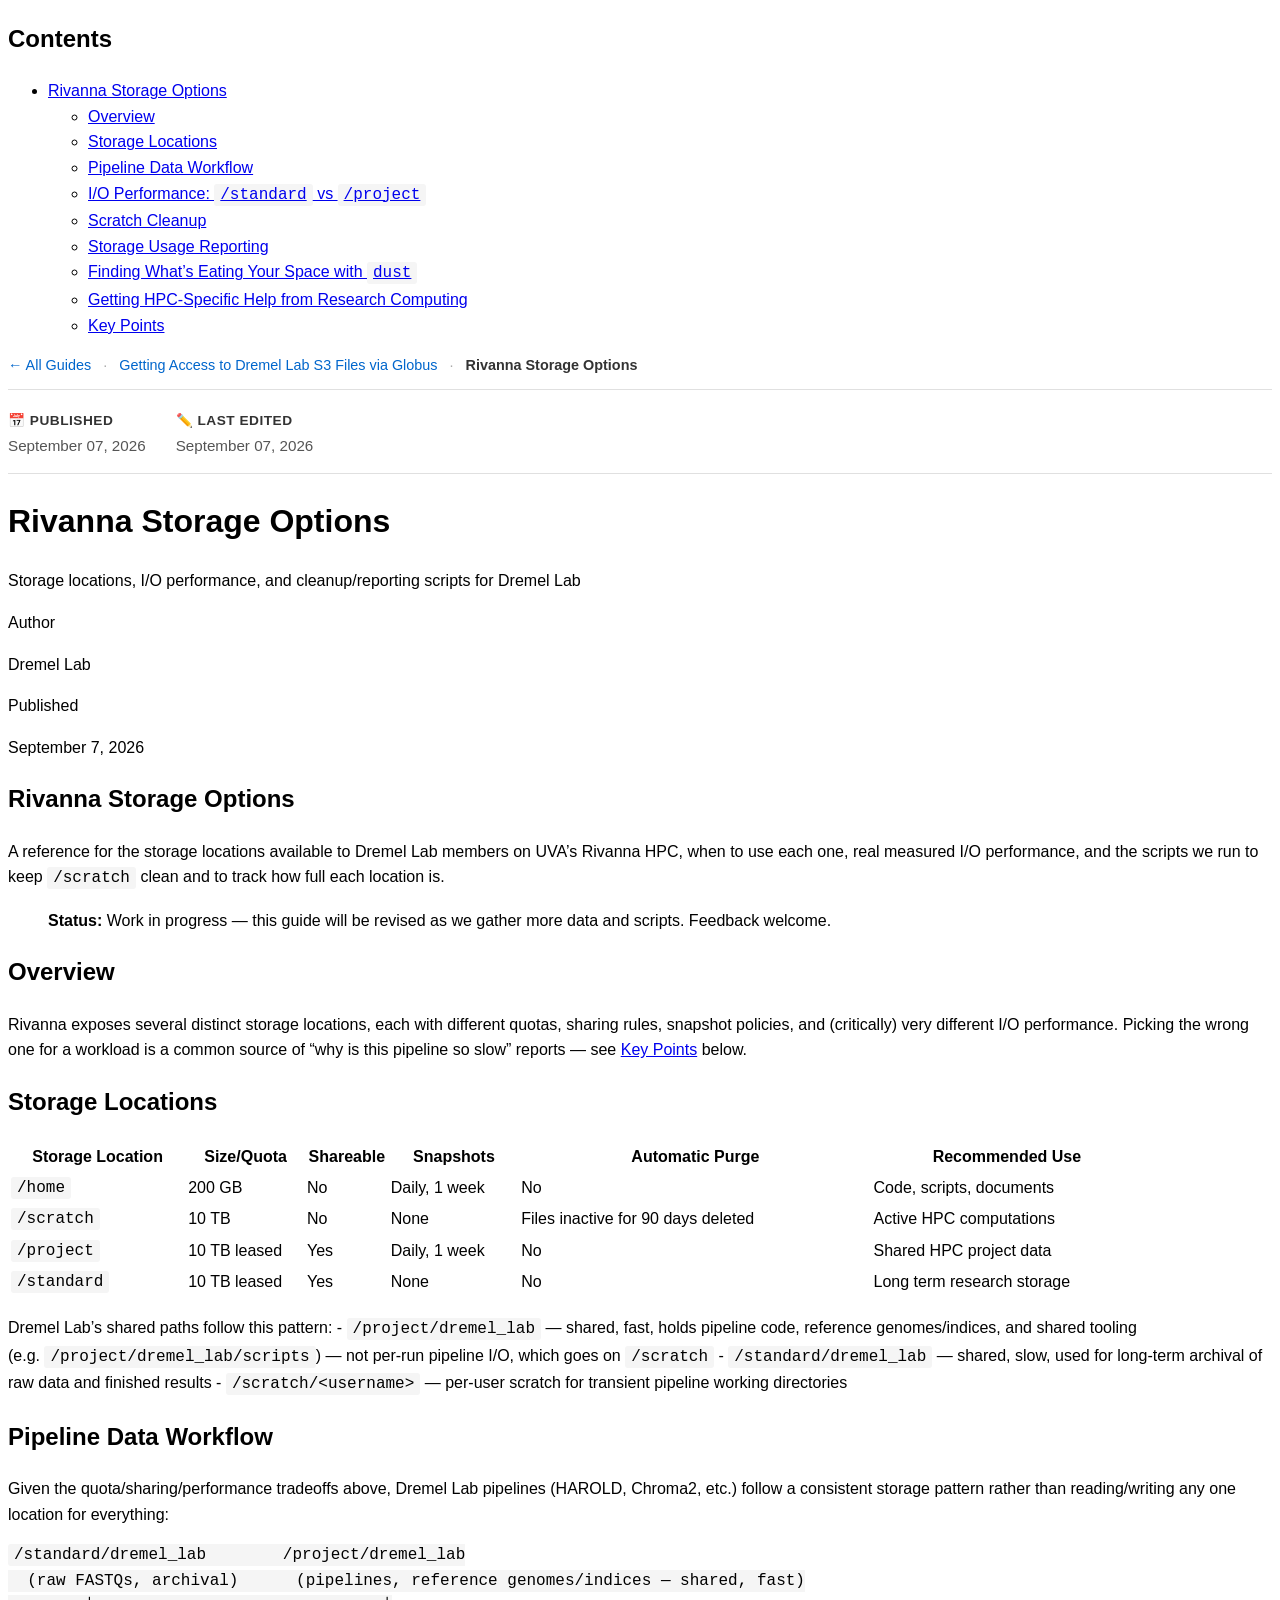
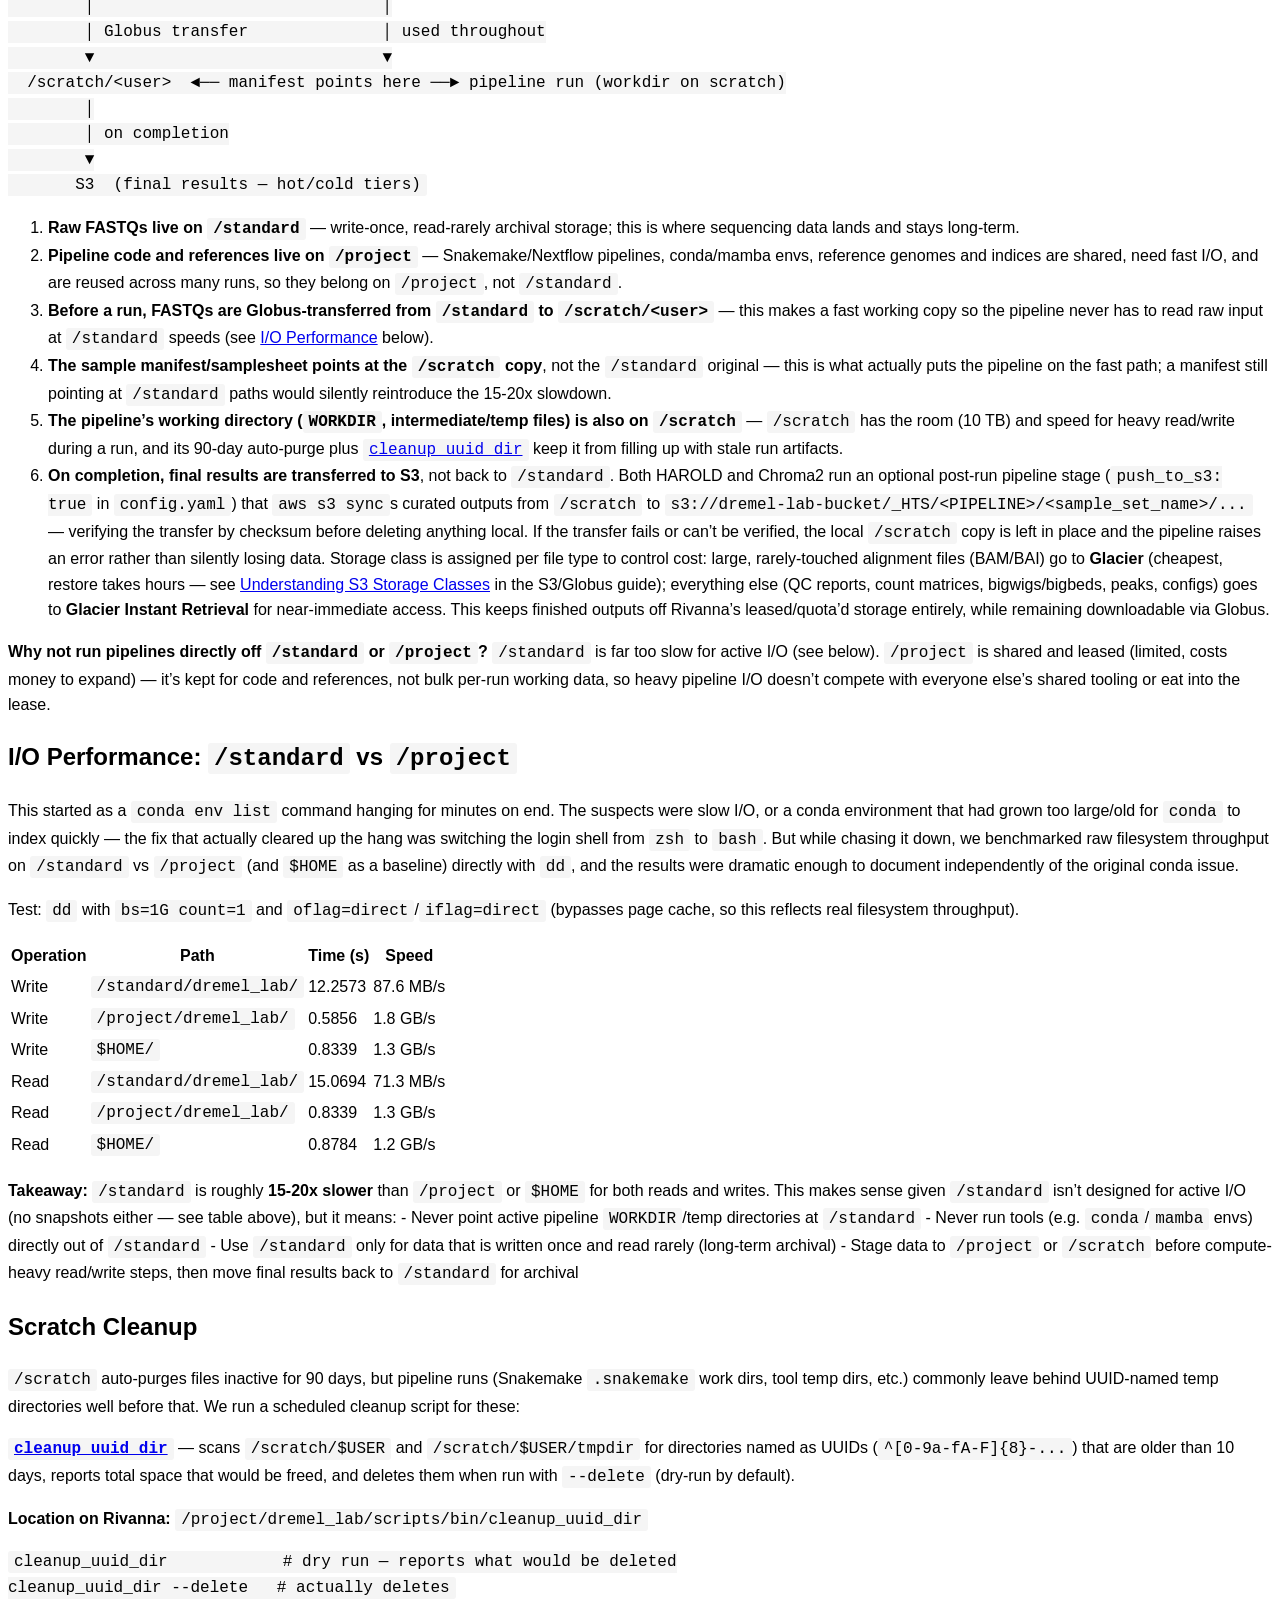
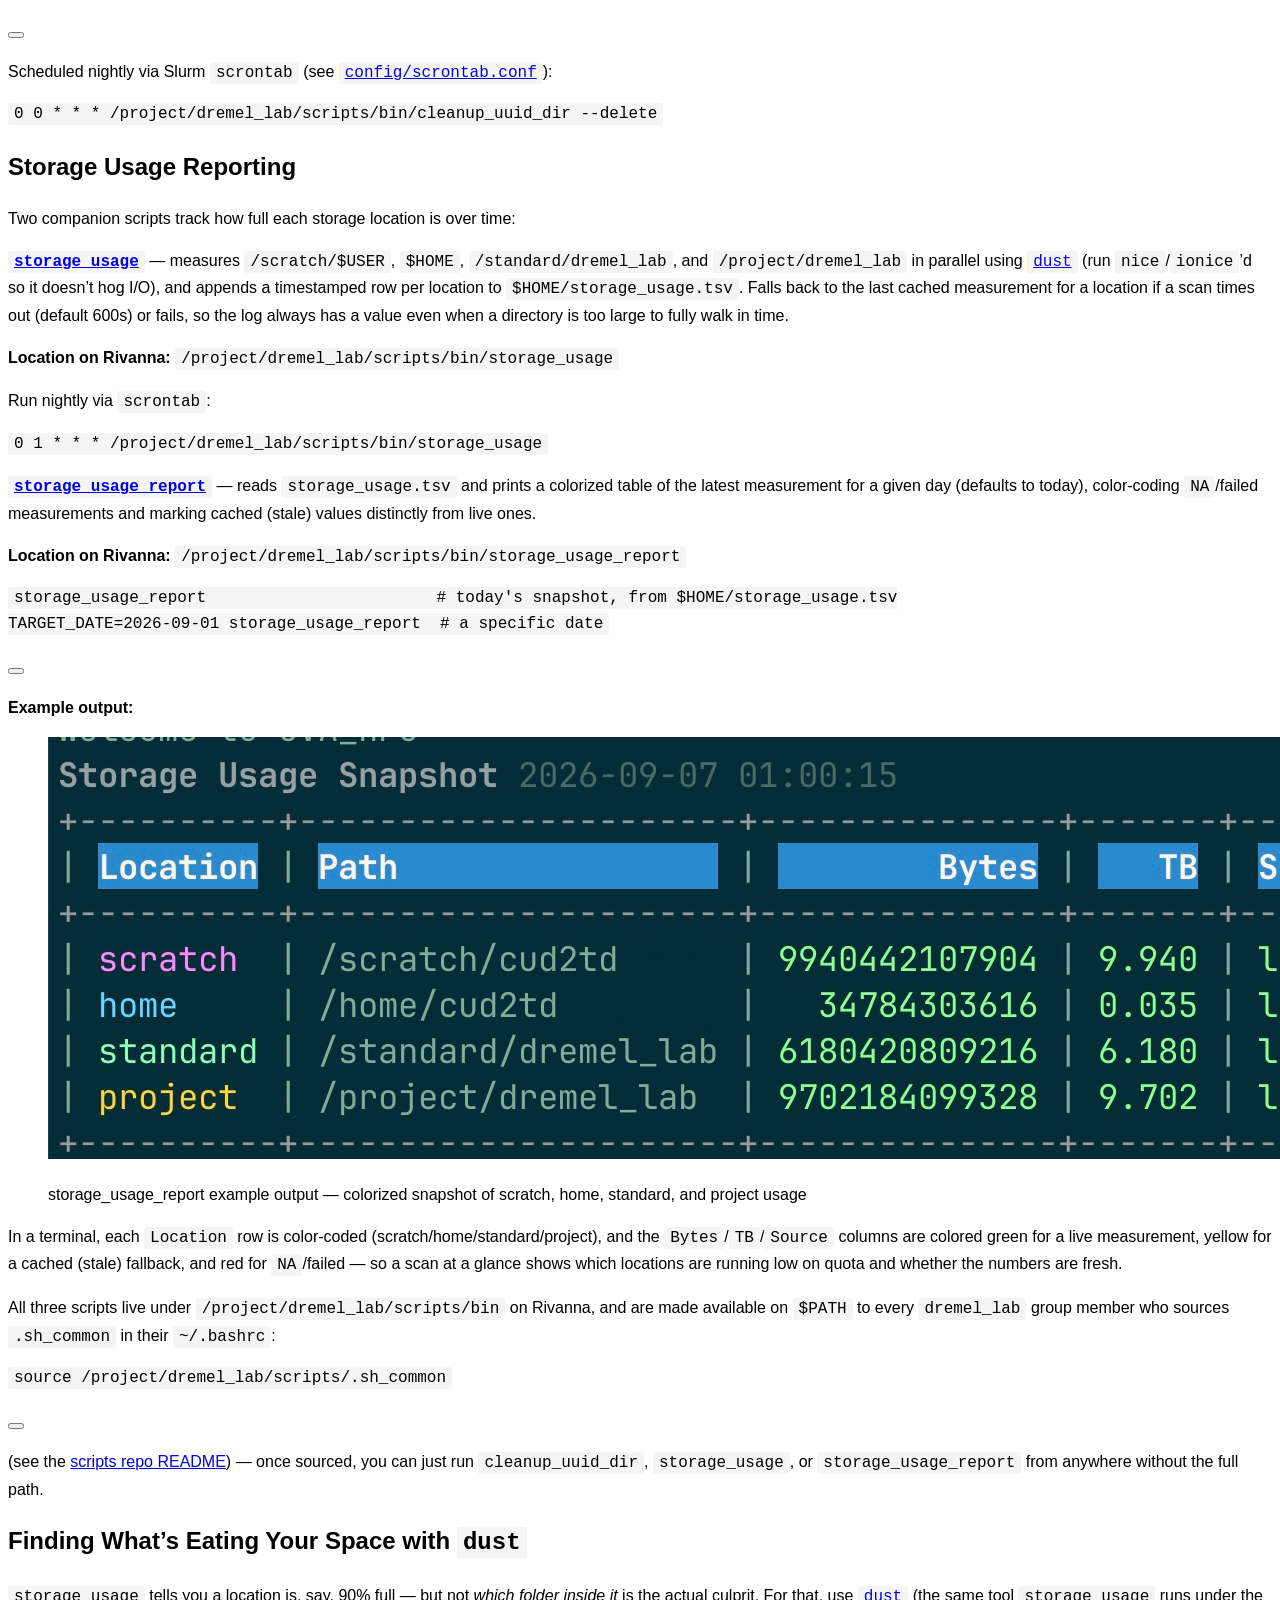
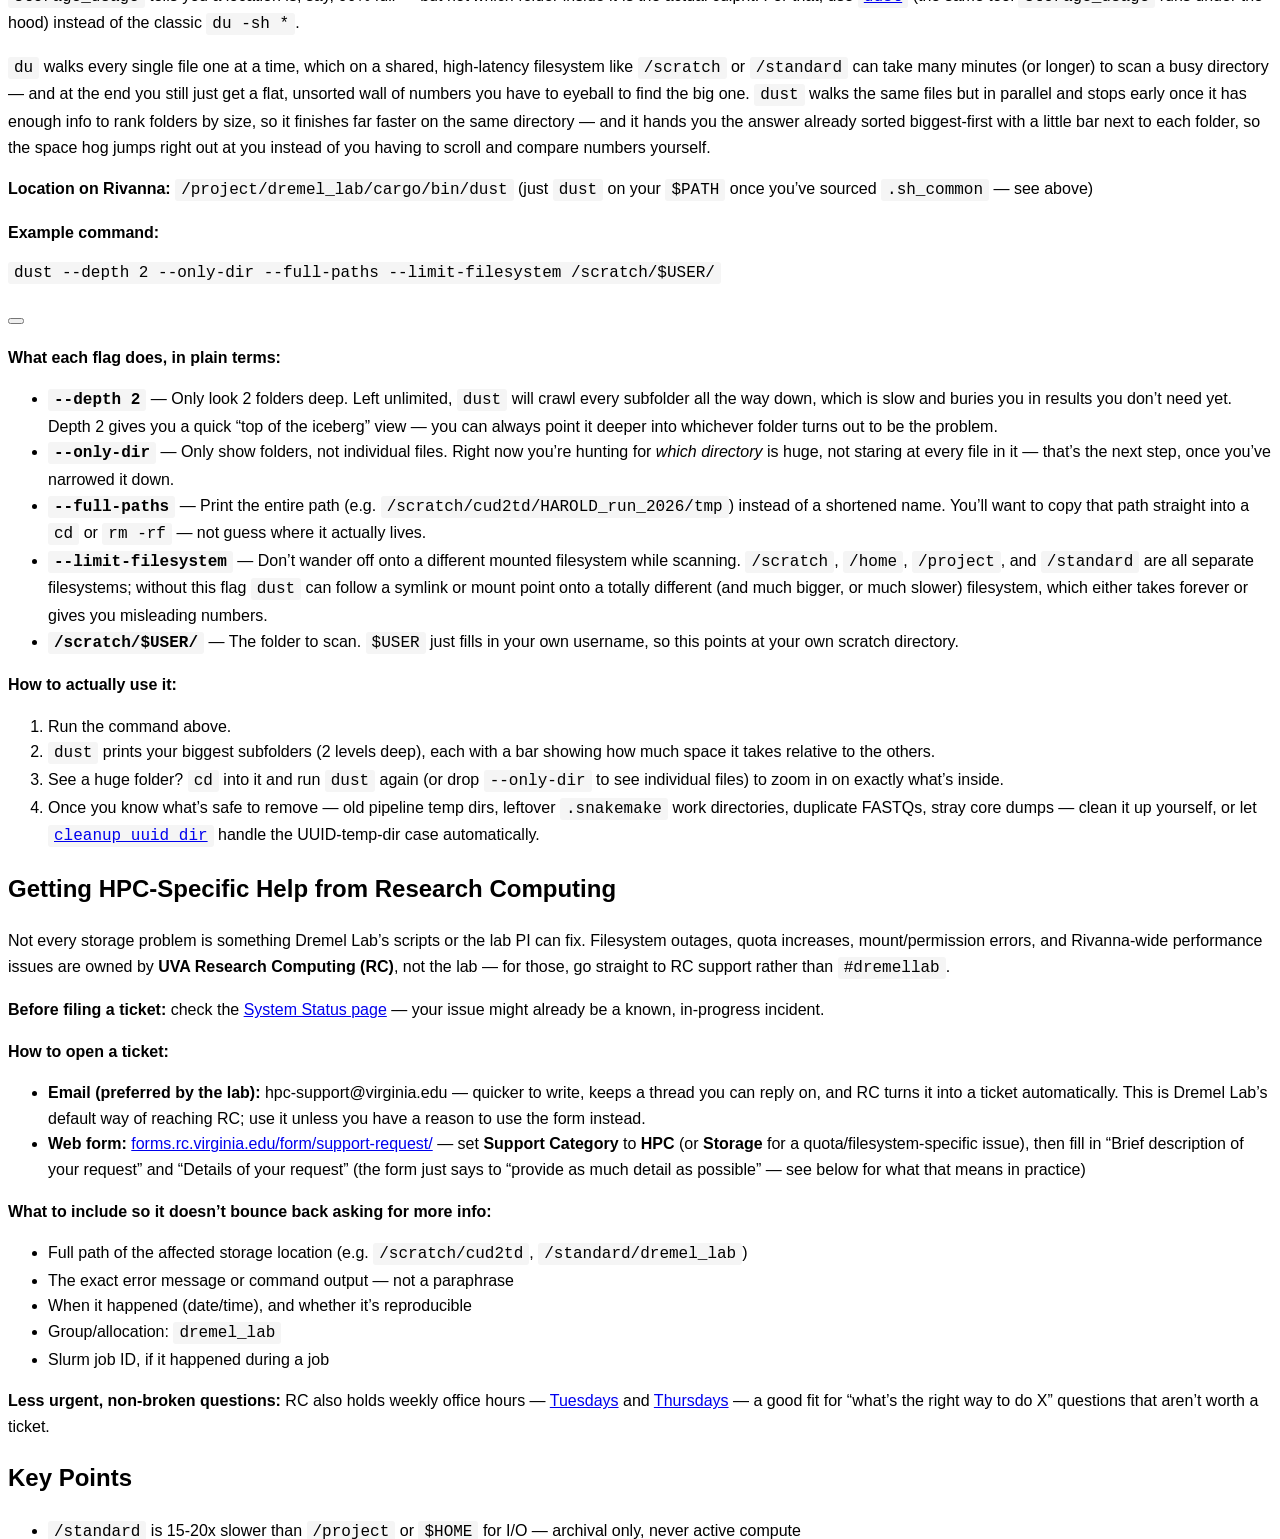
==== commit 3c16a291: "Auto: Update guides from markdown and render to HTML" ====
--- a/guides/rivanna-storage-options/rivanna_storage_guide.html
+++ b/guides/rivanna-storage-options/rivanna_storage_guide.html
@@ -2,7 +2,7 @@
 <html xmlns="http://www.w3.org/1999/xhtml" lang="en" xml:lang="en"><head>
 
 <meta charset="utf-8">
-<meta name="generator" content="quarto-1.7.23">
+<meta name="generator" content="quarto-1.10.18">
 
 <meta name="viewport" content="width=device-width, initial-scale=1.0, user-scalable=yes">
 
@@ -11,10 +11,16 @@
 
 <title>Rivanna Storage Options</title>
 <style>
-code{white-space: pre-wrap;}
+/* Default styles provided by pandoc.
+** See https://pandoc.org/MANUAL.html#variables-for-html for config info.
+*/
 span.smallcaps{font-variant: small-caps;}
-div.columns{display: flex; gap: min(4vw, 1.5em);}
-div.column{flex: auto; overflow-x: auto;}
+div.columns{display: flex; gap: 1.5em;}
+div.column{flex: auto;}
+@media screen {
+div.columns{gap: min(4vw, 1.5em);}
+div.column{overflow-x: auto;}
+}
 div.hanging-indent{margin-left: 1.5em; text-indent: -1.5em;}
 ul.task-list{list-style: none;}
 ul.task-list li input[type="checkbox"] {
@@ -67,10 +73,10 @@
 <script src="rivanna_storage_guide_files/libs/quarto-html/tippy.umd.min.js"></script>
 <script src="rivanna_storage_guide_files/libs/quarto-html/anchor.min.js"></script>
 <link href="rivanna_storage_guide_files/libs/quarto-html/tippy.css" rel="stylesheet">
-<link href="rivanna_storage_guide_files/libs/quarto-html/quarto-syntax-highlighting-226bd0f977fa82dfae4534cac220d79a.css" rel="stylesheet" id="quarto-text-highlighting-styles">
+<link href="rivanna_storage_guide_files/libs/quarto-html/quarto-syntax-highlighting-64a204ab8560d761af7679ceaba22944.css" rel="stylesheet" id="quarto-text-highlighting-styles">
 <script src="rivanna_storage_guide_files/libs/bootstrap/bootstrap.min.js"></script>
 <link href="rivanna_storage_guide_files/libs/bootstrap/bootstrap-icons.css" rel="stylesheet">
-<link href="rivanna_storage_guide_files/libs/bootstrap/bootstrap-a563fdec54d0970a76634735bffa3990.min.css" rel="stylesheet" append-hash="true" id="quarto-bootstrap" data-mode="light">
+<link href="rivanna_storage_guide_files/libs/bootstrap/bootstrap-a334795483ace50443b87ff471c1f68b.min.css" rel="stylesheet" append-hash="true" id="quarto-bootstrap" data-mode="light">
 <style>
 body {
   font-family: -apple-system, BlinkMacSystemFont, "Segoe UI", Roboto, "Helvetica Neue", Arial, sans-serif;
@@ -363,8 +369,8 @@
 <p><code>/scratch</code> auto-purges files inactive for 90 days, but pipeline runs (Snakemake <code>.snakemake</code> work dirs, tool temp dirs, etc.) commonly leave behind UUID-named temp directories well before that. We run a scheduled cleanup script for these:</p>
 <p><strong><a href="https://github.com/dremellab/scripts/blob/develop/bin/cleanup_uuid_dir"><code>cleanup_uuid_dir</code></a></strong> — scans <code>/scratch/$USER</code> and <code>/scratch/$USER/tmpdir</code> for directories named as UUIDs (<code>^[0-9a-fA-F]{8}-...</code>) that are older than 10 days, reports total space that would be freed, and deletes them when run with <code>--delete</code> (dry-run by default).</p>
 <p><strong>Location on Rivanna:</strong> <code>/project/dremel_lab/scripts/bin/cleanup_uuid_dir</code></p>
-<div class="sourceCode" id="cb2"><pre class="sourceCode bash code-with-copy"><code class="sourceCode bash"><span id="cb2-1"><a href="#cb2-1" aria-hidden="true" tabindex="-1"></a><span class="ex">cleanup_uuid_dir</span>            <span class="co"># dry run — reports what would be deleted</span></span>
-<span id="cb2-2"><a href="#cb2-2" aria-hidden="true" tabindex="-1"></a><span class="ex">cleanup_uuid_dir</span> <span class="at">--delete</span>   <span class="co"># actually deletes</span></span></code><button title="Copy to Clipboard" class="code-copy-button"><i class="bi"></i></button></pre></div>
+<div class="code-copy-outer-scaffold"><div class="sourceCode" id="cb2"><pre class="sourceCode bash code-with-copy"><code class="sourceCode bash"><span id="cb2-1"><a href="#cb2-1" aria-hidden="true" tabindex="-1"></a><span class="ex">cleanup_uuid_dir</span>            <span class="co"># dry run — reports what would be deleted</span></span>
+<span id="cb2-2"><a href="#cb2-2" aria-hidden="true" tabindex="-1"></a><span class="ex">cleanup_uuid_dir</span> <span class="at">--delete</span>   <span class="co"># actually deletes</span></span></code></pre></div><button title="Copy to Clipboard" class="code-copy-button"><i class="bi"></i></button></div>
 <p>Scheduled nightly via Slurm <code>scrontab</code> (see <a href="https://github.com/dremellab/scripts/blob/develop/config/scrontab.conf"><code>config/scrontab.conf</code></a>):</p>
 <pre><code>0 0 * * * /project/dremel_lab/scripts/bin/cleanup_uuid_dir --delete</code></pre>
 </section>
@@ -377,8 +383,8 @@
 <pre><code>0 1 * * * /project/dremel_lab/scripts/bin/storage_usage</code></pre>
 <p><strong><a href="https://github.com/dremellab/scripts/blob/develop/bin/storage_usage_report"><code>storage_usage_report</code></a></strong> — reads <code>storage_usage.tsv</code> and prints a colorized table of the latest measurement for a given day (defaults to today), color-coding <code>NA</code>/failed measurements and marking cached (stale) values distinctly from live ones.</p>
 <p><strong>Location on Rivanna:</strong> <code>/project/dremel_lab/scripts/bin/storage_usage_report</code></p>
-<div class="sourceCode" id="cb5"><pre class="sourceCode bash code-with-copy"><code class="sourceCode bash"><span id="cb5-1"><a href="#cb5-1" aria-hidden="true" tabindex="-1"></a><span class="ex">storage_usage_report</span>                        <span class="co"># today's snapshot, from $HOME/storage_usage.tsv</span></span>
-<span id="cb5-2"><a href="#cb5-2" aria-hidden="true" tabindex="-1"></a><span class="va">TARGET_DATE</span><span class="op">=</span>2026-09-01 <span class="ex">storage_usage_report</span>  <span class="co"># a specific date</span></span></code><button title="Copy to Clipboard" class="code-copy-button"><i class="bi"></i></button></pre></div>
+<div class="code-copy-outer-scaffold"><div class="sourceCode" id="cb5"><pre class="sourceCode bash code-with-copy"><code class="sourceCode bash"><span id="cb5-1"><a href="#cb5-1" aria-hidden="true" tabindex="-1"></a><span class="ex">storage_usage_report</span>                        <span class="co"># today's snapshot, from $HOME/storage_usage.tsv</span></span>
+<span id="cb5-2"><a href="#cb5-2" aria-hidden="true" tabindex="-1"></a><span class="va">TARGET_DATE</span><span class="op">=</span>2026-09-01 <span class="ex">storage_usage_report</span>  <span class="co"># a specific date</span></span></code></pre></div><button title="Copy to Clipboard" class="code-copy-button"><i class="bi"></i></button></div>
 <p><strong>Example output:</strong></p>
 <div class="quarto-figure quarto-figure-center">
 <figure class="figure">
@@ -388,7 +394,7 @@
 </div>
 <p>In a terminal, each <code>Location</code> row is color-coded (scratch/home/standard/project), and the <code>Bytes</code>/<code>TB</code>/<code>Source</code> columns are colored green for a live measurement, yellow for a cached (stale) fallback, and red for <code>NA</code>/failed — so a scan at a glance shows which locations are running low on quota and whether the numbers are fresh.</p>
 <p>All three scripts live under <code>/project/dremel_lab/scripts/bin</code> on Rivanna, and are made available on <code>$PATH</code> to every <code>dremel_lab</code> group member who sources <code>.sh_common</code> in their <code>~/.bashrc</code>:</p>
-<div class="sourceCode" id="cb6"><pre class="sourceCode bash code-with-copy"><code class="sourceCode bash"><span id="cb6-1"><a href="#cb6-1" aria-hidden="true" tabindex="-1"></a><span class="bu">source</span> /project/dremel_lab/scripts/.sh_common</span></code><button title="Copy to Clipboard" class="code-copy-button"><i class="bi"></i></button></pre></div>
+<div class="code-copy-outer-scaffold"><div class="sourceCode" id="cb6"><pre class="sourceCode bash code-with-copy"><code class="sourceCode bash"><span id="cb6-1"><a href="#cb6-1" aria-hidden="true" tabindex="-1"></a><span class="bu">source</span> /project/dremel_lab/scripts/.sh_common</span></code></pre></div><button title="Copy to Clipboard" class="code-copy-button"><i class="bi"></i></button></div>
 <p>(see the <a href="https://github.com/dremellab/scripts/blob/develop/README.md">scripts repo README</a>) — once sourced, you can just run <code>cleanup_uuid_dir</code>, <code>storage_usage</code>, or <code>storage_usage_report</code> from anywhere without the full path.</p>
 </section>
 <section id="finding-whats-eating-your-space-with-dust" class="level2">
@@ -397,7 +403,7 @@
 <p><code>du</code> walks every single file one at a time, which on a shared, high-latency filesystem like <code>/scratch</code> or <code>/standard</code> can take many minutes (or longer) to scan a busy directory — and at the end you still just get a flat, unsorted wall of numbers you have to eyeball to find the big one. <code>dust</code> walks the same files but in parallel and stops early once it has enough info to rank folders by size, so it finishes far faster on the same directory — and it hands you the answer already sorted biggest-first with a little bar next to each folder, so the space hog jumps right out at you instead of you having to scroll and compare numbers yourself.</p>
 <p><strong>Location on Rivanna:</strong> <code>/project/dremel_lab/cargo/bin/dust</code> (just <code>dust</code> on your <code>$PATH</code> once you’ve sourced <code>.sh_common</code> — see above)</p>
 <p><strong>Example command:</strong></p>
-<div class="sourceCode" id="cb7"><pre class="sourceCode bash code-with-copy"><code class="sourceCode bash"><span id="cb7-1"><a href="#cb7-1" aria-hidden="true" tabindex="-1"></a><span class="ex">dust</span> <span class="at">--depth</span> 2 <span class="at">--only-dir</span> <span class="at">--full-paths</span> <span class="at">--limit-filesystem</span> /scratch/<span class="va">$USER</span>/</span></code><button title="Copy to Clipboard" class="code-copy-button"><i class="bi"></i></button></pre></div>
+<div class="code-copy-outer-scaffold"><div class="sourceCode" id="cb7"><pre class="sourceCode bash code-with-copy"><code class="sourceCode bash"><span id="cb7-1"><a href="#cb7-1" aria-hidden="true" tabindex="-1"></a><span class="ex">dust</span> <span class="at">--depth</span> 2 <span class="at">--only-dir</span> <span class="at">--full-paths</span> <span class="at">--limit-filesystem</span> /scratch/<span class="va">$USER</span>/</span></code></pre></div><button title="Copy to Clipboard" class="code-copy-button"><i class="bi"></i></button></div>
 <p><strong>What each flag does, in plain terms:</strong></p>
 <ul>
 <li><strong><code>--depth 2</code></strong> — Only look 2 folders deep. Left unlimited, <code>dust</code> will crawl every subfolder all the way down, which is slow and buries you in results you don’t need yet. Depth 2 gives you a quick “top of the iceberg” view — you can always point it deeper into whichever folder turns out to be the problem.</li>
@@ -499,13 +505,14 @@
       e.clearSelection();
     }
     const getTextToCopy = function(trigger) {
-        const codeEl = trigger.previousElementSibling.cloneNode(true);
-        for (const childEl of codeEl.children) {
-          if (isCodeAnnotation(childEl)) {
-            childEl.remove();
-          }
-        }
-        return codeEl.innerText;
+      const outerScaffold = trigger.parentElement.cloneNode(true);
+      const codeEl = outerScaffold.querySelector('code');
+      for (const childEl of codeEl.children) {
+        if (isCodeAnnotation(childEl)) {
+          childEl.remove();
+        }
+      }
+      return codeEl.innerText;
     }
     const clipboard = new window.ClipboardJS('.code-copy-button:not([data-in-quarto-modal])', {
       text: getTextToCopy
